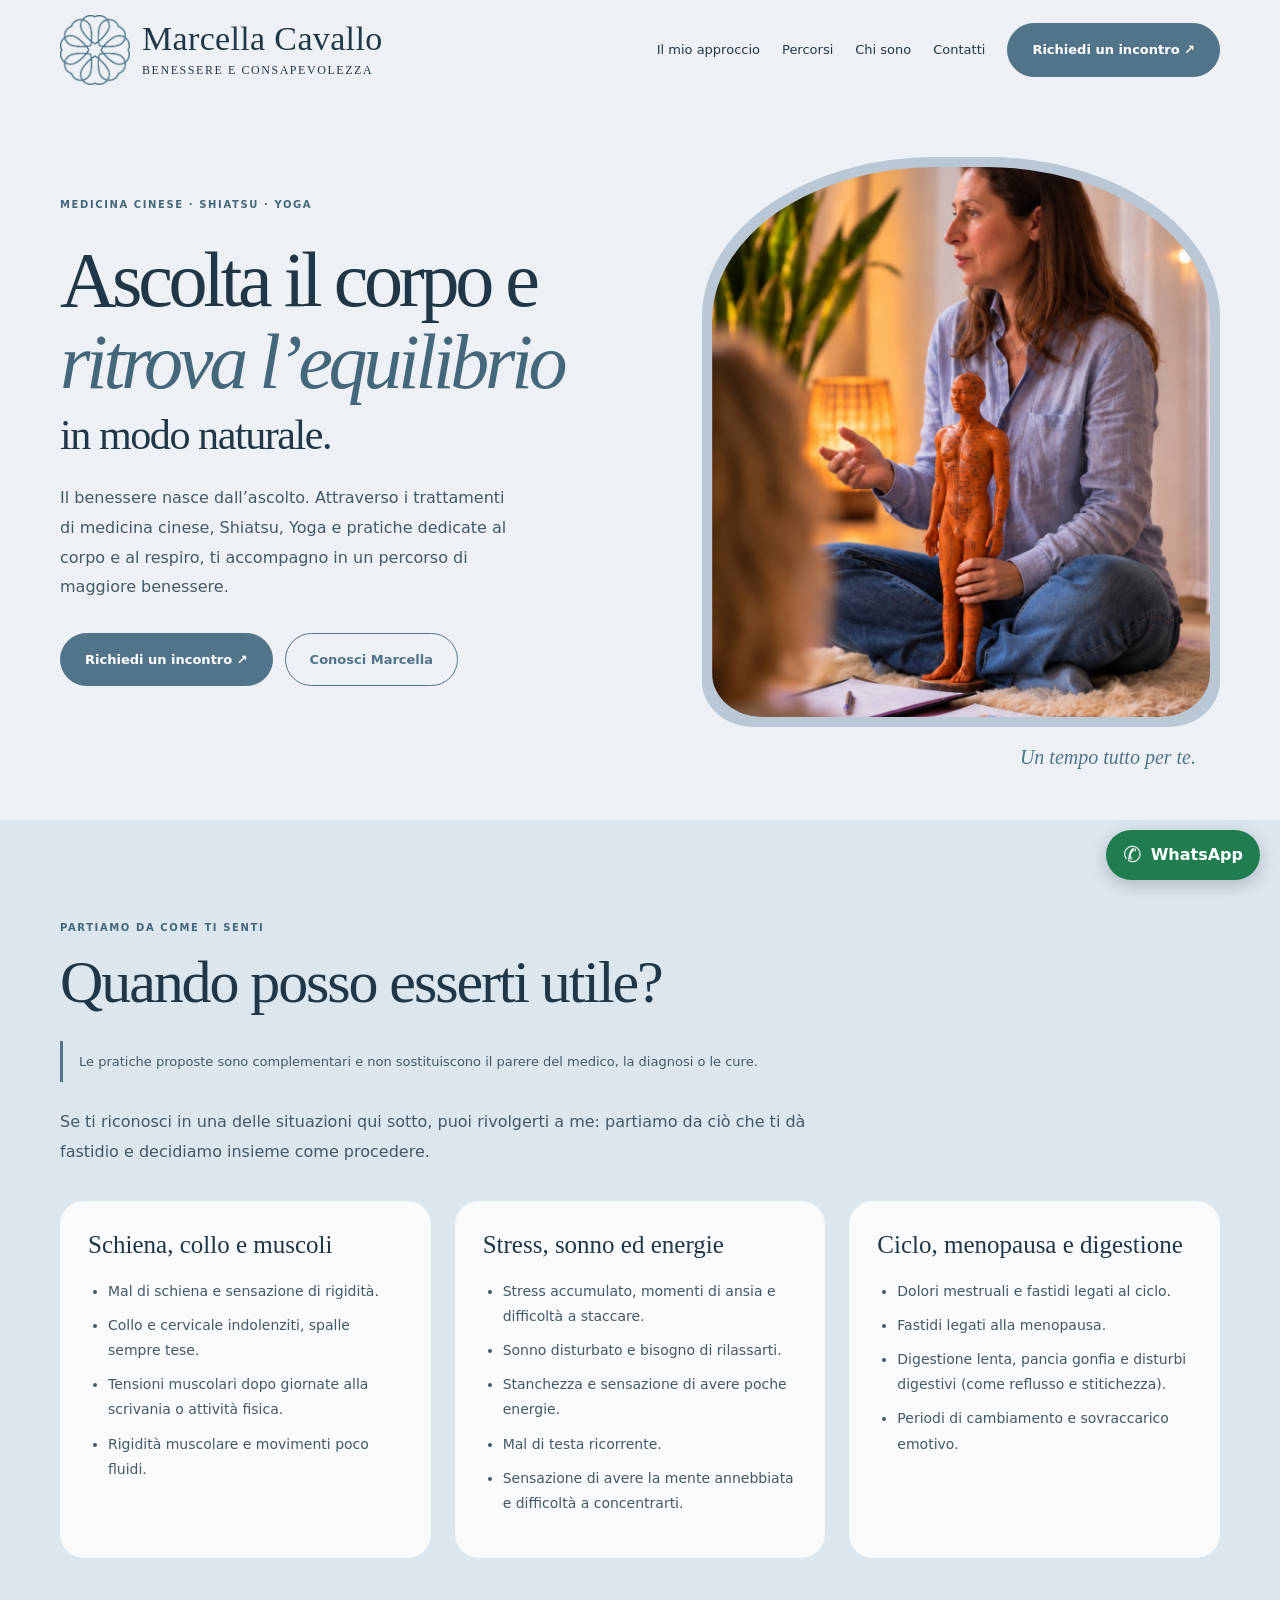
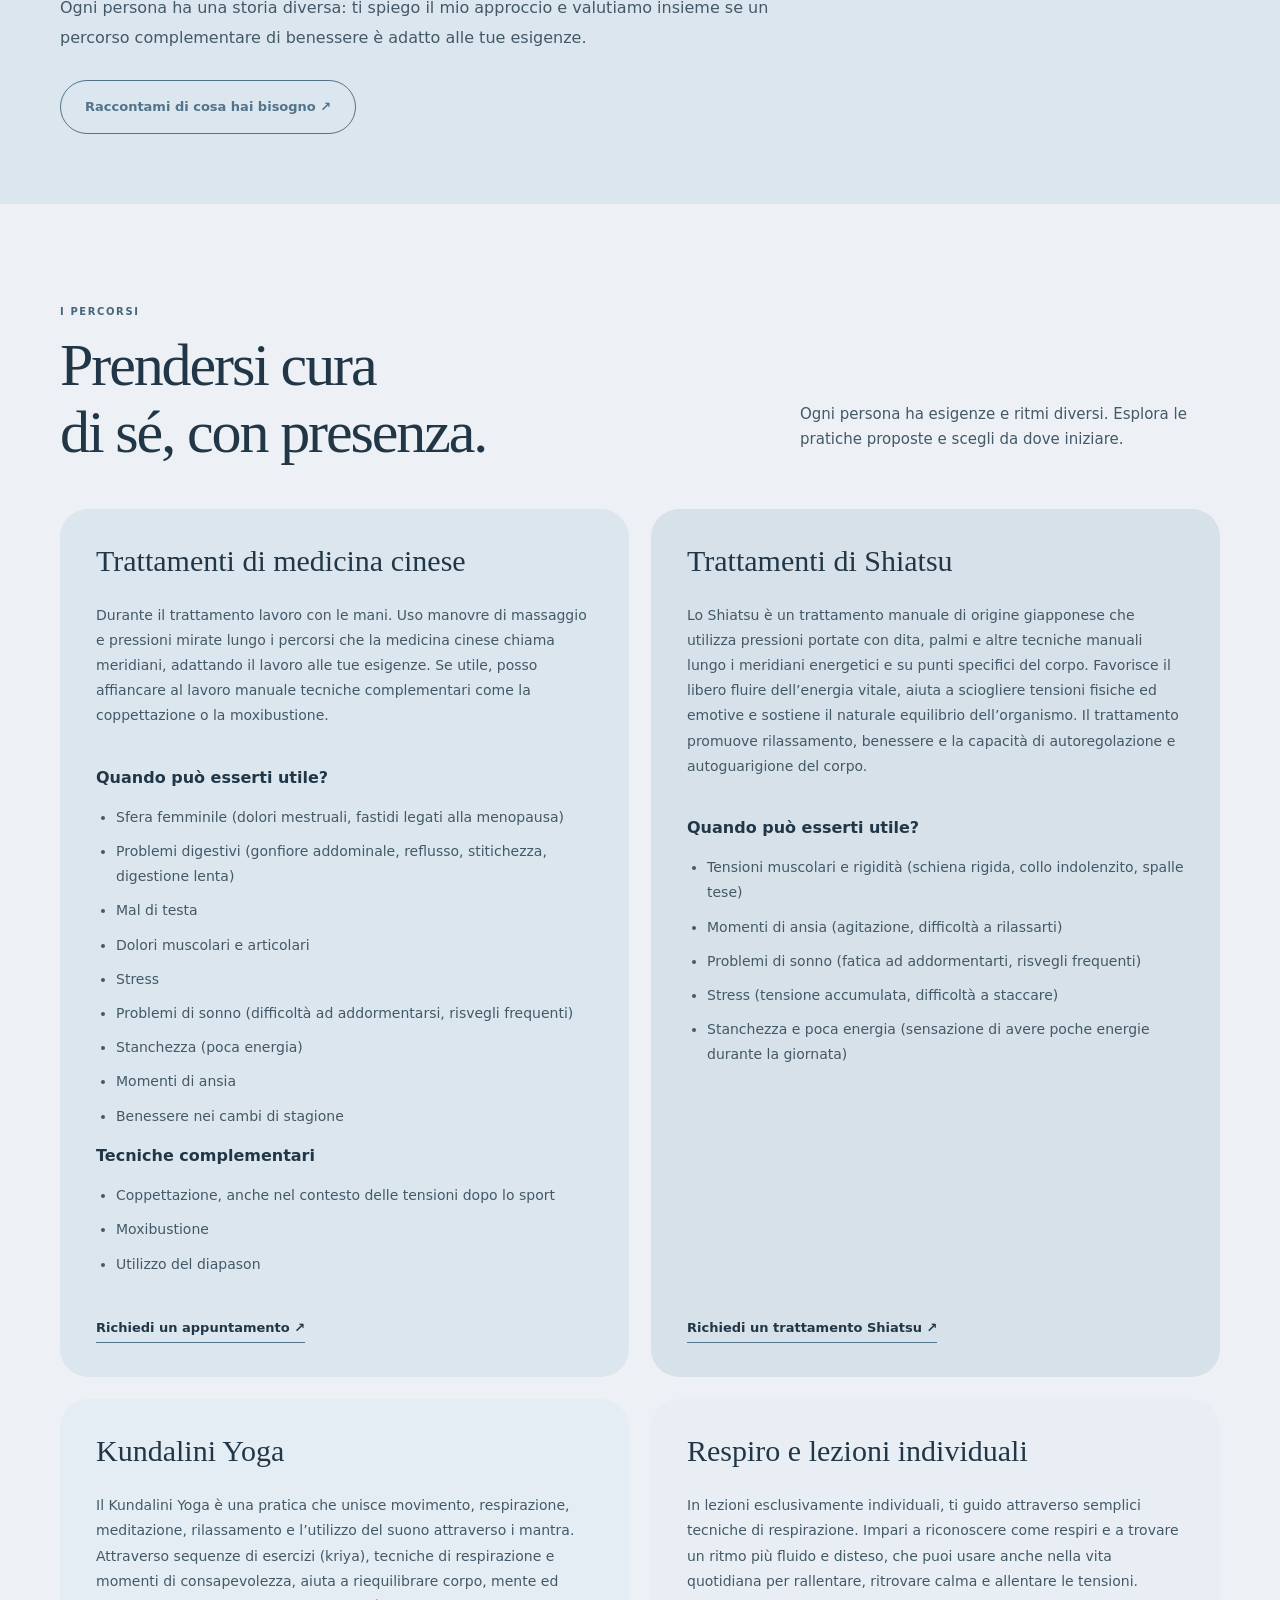
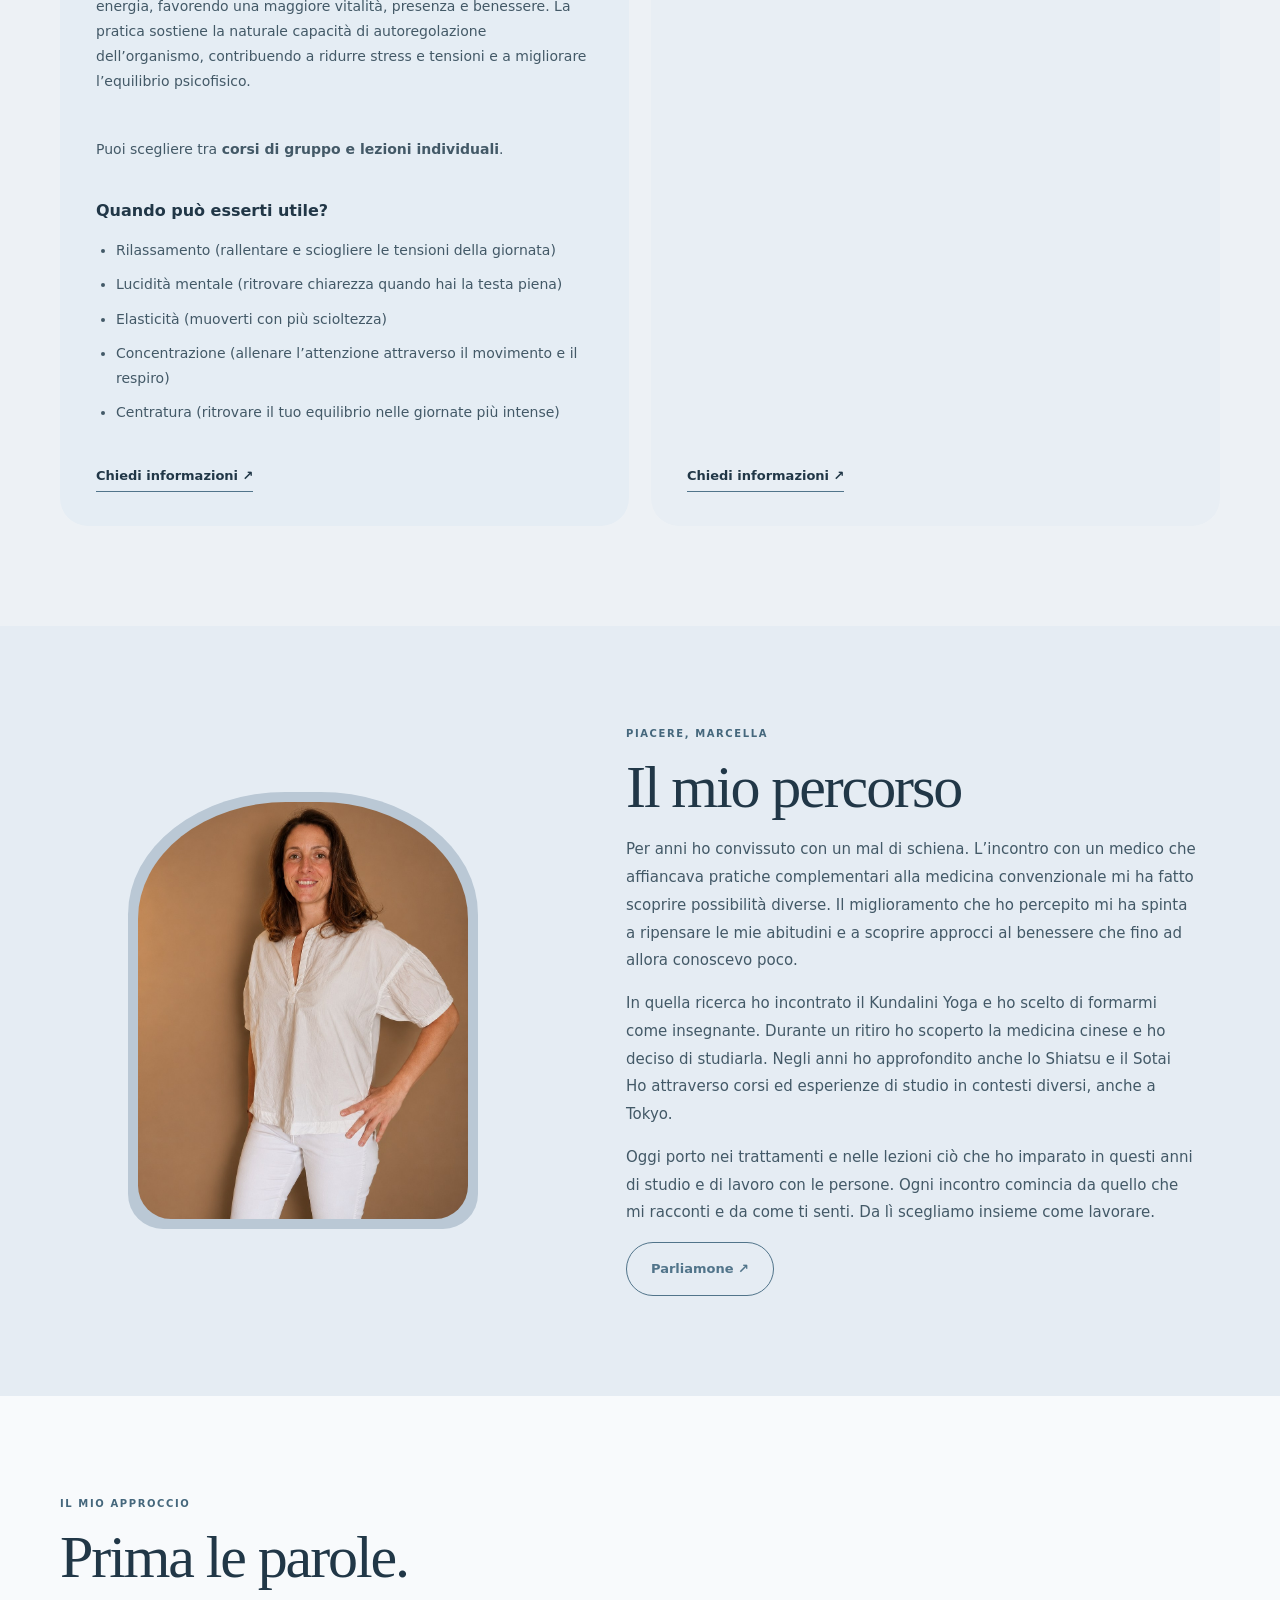
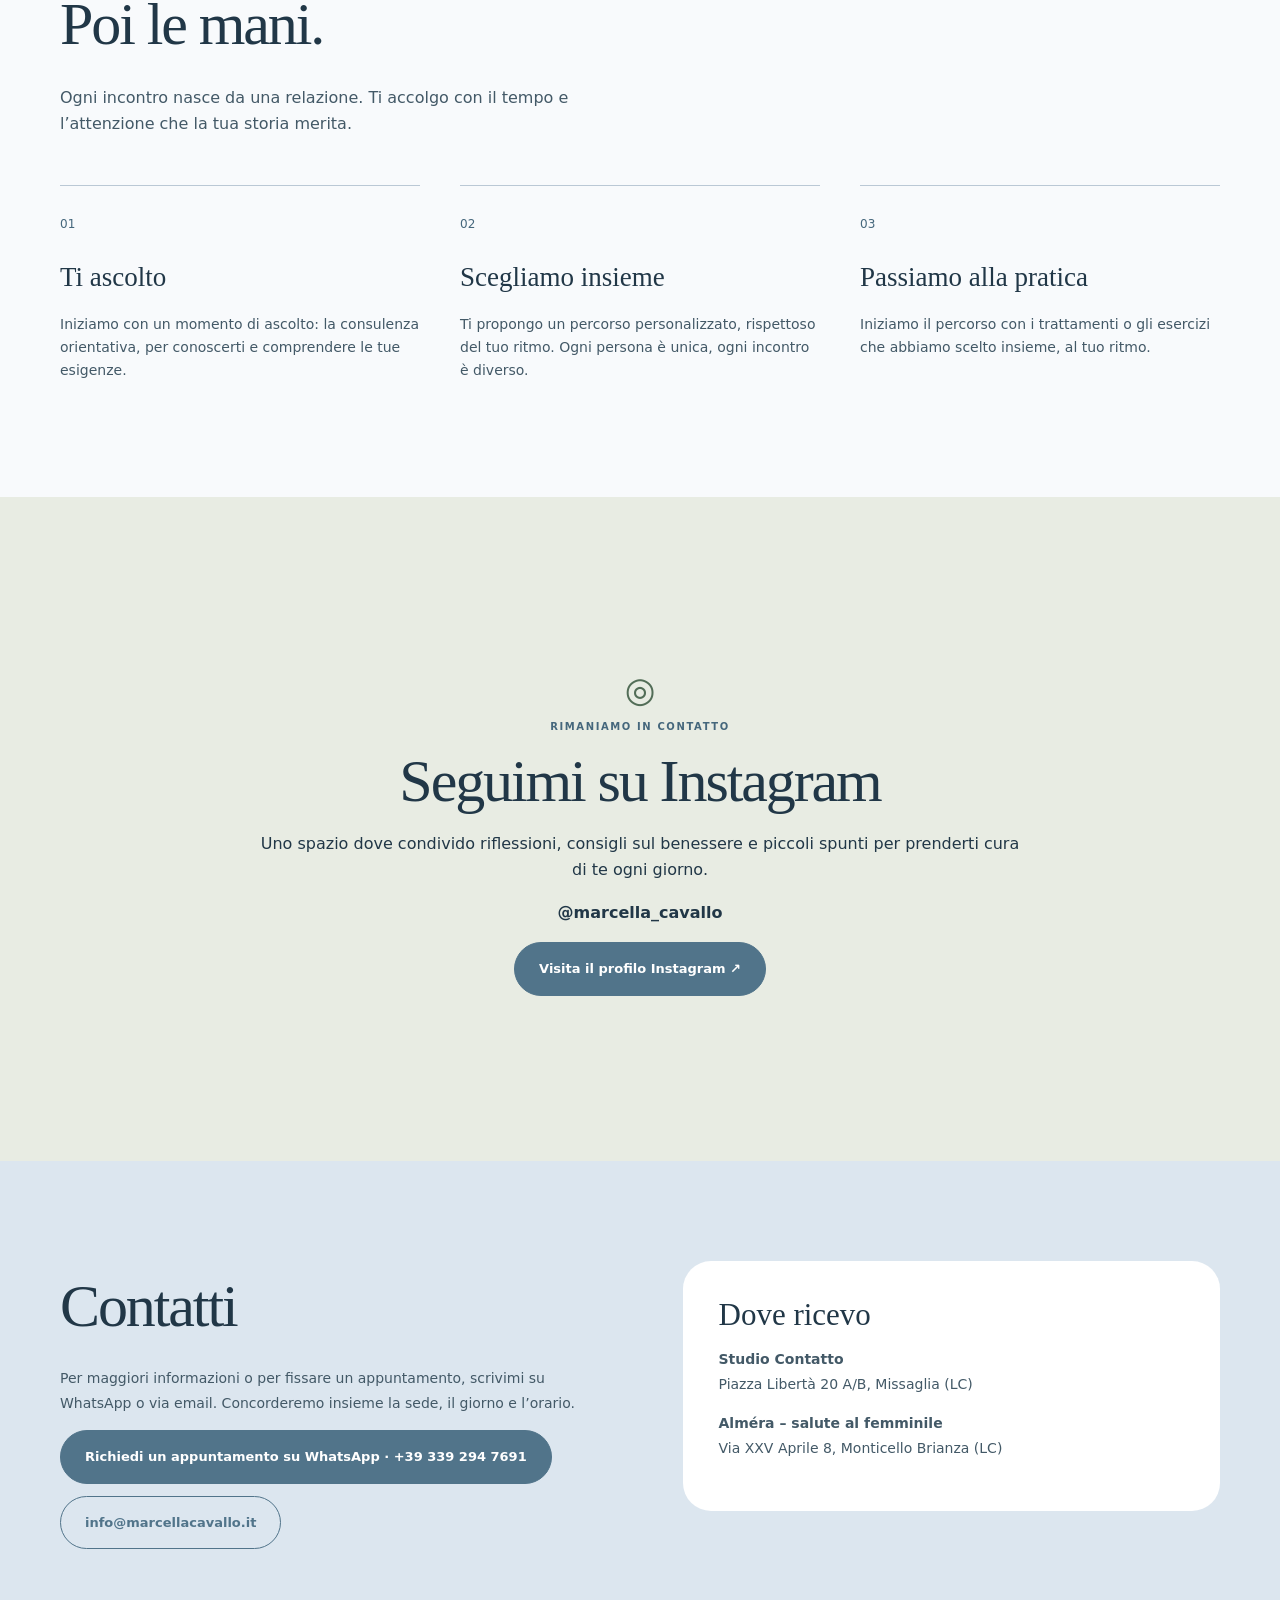
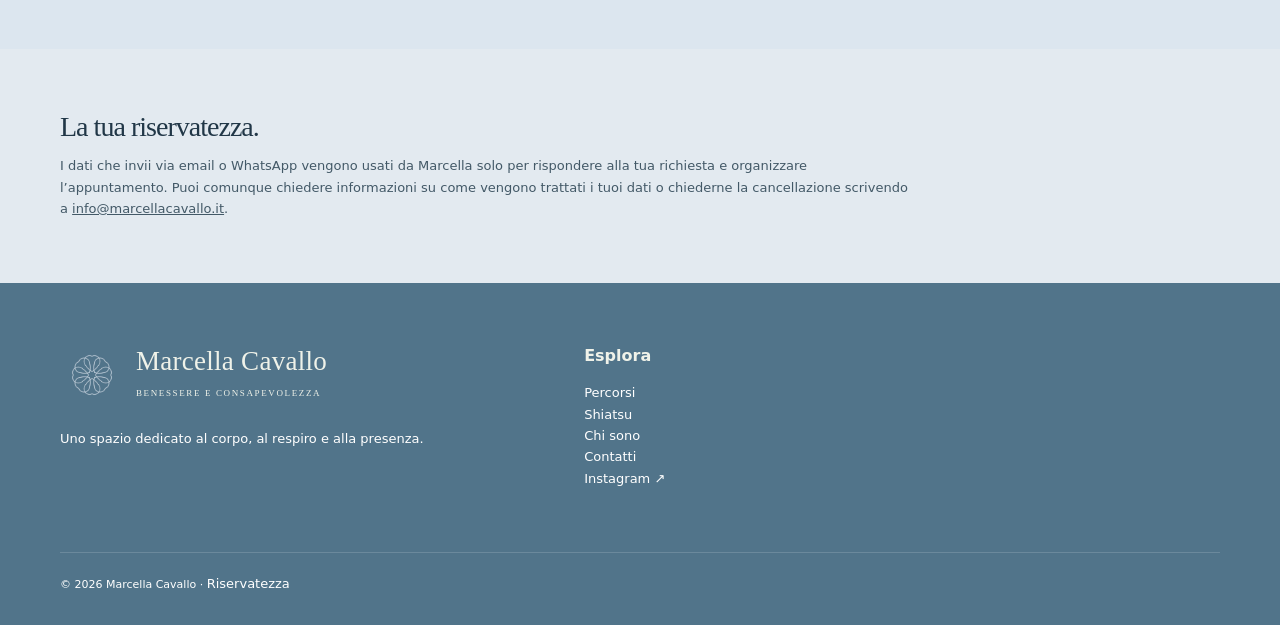
==== index.html @ 74f5d88c "Add approved Instagram section and footer link" ====
<!DOCTYPE html>
<html lang="it"><head><meta charset="UTF-8"><meta name="viewport" content="width=device-width,initial-scale=1"><meta name="theme-color" content="#edf1f5"><meta name="description" content="Marcella Cavallo — Trattamenti di Medicina cinese, Shiatsu, Yoga e pratiche per il benessere. Scopri l'approccio e richiedi informazioni."><title>Marcella Cavallo | Medicina cinese, Shiatsu e Yoga</title><link rel="stylesheet" href="styles.css"><style>
.needs-section{background:var(--soft-blue);padding-bottom:70px}.needs-disclaimer{font-size:13px;color:var(--muted);border-left:3px solid var(--brand-dark);padding:10px 16px;margin:25px 0}.needs-intro{max-width:780px;color:var(--muted);line-height:1.85}.needs-grid{display:grid;grid-template-columns:repeat(3,minmax(0,1fr));gap:24px;margin:35px 0}.needs-grid article{background:var(--cream);padding:28px;border-radius:24px}.needs-grid h3{font-size:25px;line-height:1.25;margin:0 0 18px}.needs-grid ul,.practical-use ul{padding-left:20px;font-size:14px;line-height:1.8;color:var(--muted)}.needs-grid li,.practical-use li{margin-bottom:9px}.practical-use{margin:0 0 26px}.practical-use h4{font-size:16px;margin:10px 0 12px}.practical-use h3{font-size:28px;margin:25px 0 12px}.practical-use p{margin-top:12px}.needs-section .btn{margin-top:12px}@media(max-width:850px){.needs-grid{grid-template-columns:1fr;gap:16px}.needs-grid article{padding:24px}.needs-section{padding-bottom:50px}}
</style></head><body><a class="skip-link" href="#inizio">Vai al contenuto</a><header class="container nav"><a class="logo" href="#inizio"><img src="assets/logo-fiore.png" alt="" width="70" height="70"><span>Marcella Cavallo<small>Benessere e consapevolezza</small></span></a><button class="menu-toggle" id="menuBtn" aria-label="Apri menu" aria-expanded="false" aria-controls="navLinks">☰</button><nav aria-label="Navigazione principale" class="links" id="navLinks"><a href="#approccio">Il mio approccio</a><a href="#servizi">Percorsi</a><a href="#chisono">Chi sono</a><a href="#contatti">Contatti</a><a class="btn" href="#contatti">Richiedi un incontro ↗</a></nav></header>
<main id="inizio"><section class="container hero"><div><div class="eyebrow">Medicina cinese · Shiatsu · Yoga</div><h1>Ascolta il corpo e <em>ritrova l’equilibrio</em> <span class="hero-natural">in modo naturale.</span></h1><p>Il benessere nasce dall’ascolto. Attraverso i trattamenti di medicina cinese, Shiatsu, Yoga e pratiche dedicate al corpo e al respiro, ti accompagno in un percorso di maggiore benessere.</p><div class="hero-actions"><a class="btn" href="#contatti">Richiedi un incontro ↗</a><a class="btn outline" href="#chisono">Conosci Marcella</a></div></div><figure class="hero-art"><img src="assets/marcella-ritratto-v3.jpg" alt="Marcella Cavallo durante una spiegazione di medicina cinese" width="1080" height="1350" fetchpriority="high"><figcaption>Un tempo tutto per te.</figcaption></figure></section>
<section class="section needs-section" id="quando-puo-servire"><div class="container"><div class="eyebrow">Partiamo da come ti senti</div><h2>Quando posso esserti utile?</h2><p class="needs-disclaimer">Le pratiche proposte sono complementari e non sostituiscono il parere del medico, la diagnosi o le cure.</p><p class="needs-intro">Se ti riconosci in una delle situazioni qui sotto, puoi rivolgerti a me: partiamo da ciò che ti dà fastidio e decidiamo insieme come procedere.</p><div class="needs-grid"><article><h3>Schiena, collo e muscoli</h3><ul><li>Mal di schiena e sensazione di rigidità.</li><li>Collo e cervicale indolenziti, spalle sempre tese.</li><li>Tensioni muscolari dopo giornate alla scrivania o attività fisica.</li><li>Rigidità muscolare e movimenti poco fluidi.</li></ul></article><article><h3>Stress, sonno ed energie</h3><ul><li>Stress accumulato, momenti di ansia e difficoltà a staccare.</li><li>Sonno disturbato e bisogno di rilassarti.</li><li>Stanchezza e sensazione di avere poche energie.</li><li>Mal di testa ricorrente.</li><li>Sensazione di avere la mente annebbiata e difficoltà a concentrarti.</li></ul></article><article><h3>Ciclo, menopausa e digestione</h3><ul><li>Dolori mestruali e fastidi legati al ciclo.</li><li>Fastidi legati alla menopausa.</li><li>Digestione lenta, pancia gonfia e disturbi digestivi (come reflusso e stitichezza).</li><li>Periodi di cambiamento e sovraccarico emotivo.</li></ul></article></div><p class="needs-intro">Ogni persona ha una storia diversa: ti spiego il mio approccio e valutiamo insieme se un percorso complementare di benessere è adatto alle tue esigenze.</p><a class="btn outline" href="#contatti">Raccontami di cosa hai bisogno ↗</a></div></section><section class="section" id="servizi"><div class="container"><div class="section-head"><div><div class="eyebrow">I percorsi</div><h2>Prendersi cura<br>di sé, con presenza.</h2></div><p>Ogni persona ha esigenze e ritmi diversi. Esplora le pratiche proposte e scegli da dove iniziare.</p></div><div class="services">
<article class="service" id="medicina-cinese">
<h3>Trattamenti di medicina cinese</h3>
<p>Durante il trattamento lavoro con le mani. Uso manovre di massaggio e pressioni mirate lungo i percorsi che la medicina cinese chiama meridiani, adattando il lavoro alle tue esigenze. Se utile, posso affiancare al lavoro manuale tecniche complementari come la coppettazione o la moxibustione.</p>
<div class="practical-use"><h4>Quando può esserti utile?</h4><ul>
<li>Sfera femminile (dolori mestruali, fastidi legati alla menopausa)</li>
<li>Problemi digestivi (gonfiore addominale, reflusso, stitichezza, digestione lenta)</li>
<li>Mal di testa</li>
<li>Dolori muscolari e articolari</li>
<li>Stress</li>
<li>Problemi di sonno (difficoltà ad addormentarsi, risvegli frequenti)</li>
<li>Stanchezza (poca energia)</li>
<li>Momenti di ansia</li>
<li>Benessere nei cambi di stagione</li>
</ul>
<h4>Tecniche complementari</h4><ul><li>Coppettazione, anche nel contesto delle tensioni dopo lo sport</li><li>Moxibustione</li><li>Utilizzo del diapason</li></ul>
</div>
<a href="#contatti">Richiedi un appuntamento ↗</a>
</article>
<article class="service" id="shiatsu">
<h3>Trattamenti di Shiatsu</h3>
<p>Lo Shiatsu è un trattamento manuale di origine giapponese che utilizza pressioni portate con dita, palmi e altre tecniche manuali lungo i meridiani energetici e su punti specifici del corpo. Favorisce il libero fluire dell’energia vitale, aiuta a sciogliere tensioni fisiche ed emotive e sostiene il naturale equilibrio dell’organismo. Il trattamento promuove rilassamento, benessere e la capacità di autoregolazione e autoguarigione del corpo.</p>
<div class="practical-use"><h4>Quando può esserti utile?</h4><ul>
<li>Tensioni muscolari e rigidità (schiena rigida, collo indolenzito, spalle tese)</li>
<li>Momenti di ansia (agitazione, difficoltà a rilassarti)</li>
<li>Problemi di sonno (fatica ad addormentarti, risvegli frequenti)</li>
<li>Stress (tensione accumulata, difficoltà a staccare)</li>
<li>Stanchezza e poca energia (sensazione di avere poche energie durante la giornata)</li>
</ul>
</div>
<a href="#contatti">Richiedi un trattamento Shiatsu ↗</a>
</article>
<article class="service" id="kundalini-yoga">
<h3>Kundalini Yoga</h3>
<p>Il Kundalini Yoga è una pratica che unisce movimento, respirazione, meditazione, rilassamento e l’utilizzo del suono attraverso i mantra. Attraverso sequenze di esercizi (kriya), tecniche di respirazione e momenti di consapevolezza, aiuta a riequilibrare corpo, mente ed energia, favorendo una maggiore vitalità, presenza e benessere. La pratica sostiene la naturale capacità di autoregolazione dell’organismo, contribuendo a ridurre stress e tensioni e a migliorare l’equilibrio psicofisico.</p>
<p>Puoi scegliere tra <strong>corsi di gruppo e lezioni individuali</strong>.</p>
<div class="practical-use"><h4>Quando può esserti utile?</h4><ul>
<li>Rilassamento (rallentare e sciogliere le tensioni della giornata)</li>
<li>Lucidità mentale (ritrovare chiarezza quando hai la testa piena)</li>
<li>Elasticità (muoverti con più scioltezza)</li>
<li>Concentrazione (allenare l’attenzione attraverso il movimento e il respiro)</li>
<li>Centratura (ritrovare il tuo equilibrio nelle giornate più intense)</li>
</ul>
</div>
<a href="#contatti">Chiedi informazioni ↗</a>
</article>
<article class="service" id="respiro">
<h3>Respiro e lezioni individuali</h3>
<p>In lezioni esclusivamente individuali, ti guido attraverso semplici tecniche di respirazione. Impari a riconoscere come respiri e a trovare un ritmo più fluido e disteso, che puoi usare anche nella vita quotidiana per rallentare, ritrovare calma e allentare le tensioni.</p>
<a href="#contatti">Chiedi informazioni ↗</a>
</article>
</div></div></section>
<section class="section about" id="chisono"><div class="container about-grid"><div class="portrait"><div class="portrait-frame"><img src="assets/marcella-intera-v3.jpg" alt="Marcella Cavallo in piedi, vestita di bianco" width="1254" height="1254" loading="eager"></div></div><div><div class="eyebrow">Piacere, Marcella</div><h2>Il mio percorso</h2>
<p>Per anni ho convissuto con un mal di schiena. L’incontro con un medico che affiancava pratiche complementari alla medicina convenzionale mi ha fatto scoprire possibilità diverse. Il miglioramento che ho percepito mi ha spinta a ripensare le mie abitudini e a scoprire approcci al benessere che fino ad allora conoscevo poco.</p>
<p>In quella ricerca ho incontrato il Kundalini Yoga e ho scelto di formarmi come insegnante. Durante un ritiro ho scoperto la medicina cinese e ho deciso di studiarla. Negli anni ho approfondito anche lo Shiatsu e il Sotai Ho attraverso corsi ed esperienze di studio in contesti diversi, anche a Tokyo.</p>
<p>Oggi porto nei trattamenti e nelle lezioni ciò che ho imparato in questi anni di studio e di lavoro con le persone. Ogni incontro comincia da quello che mi racconti e da come ti senti. Da lì scegliamo insieme come lavorare.</p><a class="btn outline" href="#contatti">Parliamone ↗</a></div></div></section>
<section class="section approach" id="approccio"><div class="container"><div class="eyebrow">Il mio approccio</div><h2>Prima le parole.<br>Poi le mani.</h2><p class="approach-intro">Ogni incontro nasce da una relazione. Ti accolgo con il tempo e l’attenzione che la tua storia merita.</p><div class="approach-grid"><article><span>01</span><h3>Ti ascolto</h3><p>Iniziamo con un momento di ascolto: la consulenza orientativa, per conoscerti e comprendere le tue esigenze.</p></article><article><span>02</span><h3>Scegliamo insieme</h3><p>Ti propongo un percorso personalizzato, rispettoso del tuo ritmo. Ogni persona è unica, ogni incontro è diverso.</p></article><article><span>03</span><h3>Passiamo alla pratica</h3><p>Iniziamo il percorso con i trattamenti o gli esercizi che abbiamo scelto insieme, al tuo ritmo.</p></article></div></div></section>
<section class="section" id="instagram" style="background:#e8ece3;text-align:center"><div class="container" style="max-width:760px;padding-top:65px;padding-bottom:65px"><div style="font-size:35px;color:#526d57" aria-hidden="true">◎</div><div class="eyebrow">Rimaniamo in contatto</div><h2>Seguimi su Instagram</h2><p>Uno spazio dove condivido riflessioni, consigli sul benessere e piccoli spunti per prenderti cura di te ogni giorno.</p><p><strong>@marcella_cavallo</strong></p><a class="btn" href="https://www.instagram.com/marcella_cavallo/" target="_blank" rel="noopener noreferrer" aria-label="Visita il profilo Instagram di Marcella Cavallo">Visita il profilo Instagram ↗</a></div></section>
<section class="section booking" id="contatti">
<div class="container booking-wrap">
  <div>
    <h2>Contatti</h2>
    <p>Per maggiori informazioni o per fissare un appuntamento, scrivimi su WhatsApp o via email. Concorderemo insieme la sede, il giorno e l’orario.</p>
    <div class="hero-actions">
      <a class="btn" href="https://wa.me/393392947691?text=Buongiorno%20Marcella%2C%20vorrei%20richiedere%20un%20appuntamento.">Richiedi un appuntamento su WhatsApp · +39 339 294 7691</a>
      <a class="btn outline" href="mailto:info@marcellacavallo.it">info@marcellacavallo.it</a>
    </div>
  </div>
  <div class="form-card">
    <h3>Dove ricevo</h3>
    <p><strong>Studio Contatto</strong><br>Piazza Libertà 20 A/B, Missaglia (LC)</p>
    <p><strong>Alméra – salute al femminile</strong><br>Via XXV Aprile 8, Monticello Brianza (LC)</p>
  </div>
</div>
</section>
<section class="privacy section" id="privacy"><div class="container"><h2>La tua riservatezza.</h2><p>I dati che invii via email o WhatsApp vengono usati da Marcella solo per rispondere alla tua richiesta e organizzare l’appuntamento. Puoi comunque chiedere informazioni su come vengono trattati i tuoi dati o chiederne la cancellazione scrivendo a <a href="mailto:info@marcellacavallo.it">info@marcellacavallo.it</a>.</p></div></section></main>
<footer class="footer"><div class="container"><div class="footer-grid"><div><div class="logo"><img src="assets/logo-scuro.jpg" alt="" width="64" height="64"><span>Marcella Cavallo<small>Benessere e consapevolezza</small></span></div><p>Uno spazio dedicato al corpo, al respiro e alla presenza.</p></div><div><strong>Esplora</strong><p><a href="#servizi">Percorsi</a><br><a href="#shiatsu">Shiatsu</a><br><a href="#chisono">Chi sono</a><br><a href="#contatti">Contatti</a><br><a href="https://www.instagram.com/marcella_cavallo/" target="_blank" rel="noopener noreferrer">Instagram ↗</a></p></div></div><div class="footer-bottom">© <span id="year"></span> Marcella Cavallo · <a href="#privacy">Riservatezza</a></div></div></footer><script src="script.js" defer></script><a class="whatsapp-floating" href="https://wa.me/393392947691?text=Buongiorno%20Marcella%2C%20vorrei%20richiedere%20un%20appuntamento." aria-label="Scrivi a Marcella su WhatsApp" target="_blank" rel="noopener noreferrer"><span aria-hidden="true">✆</span><span class="whatsapp-floating-label">WhatsApp</span></a><style>.whatsapp-floating{position:fixed;right:20px;bottom:20px;z-index:1000;display:flex;align-items:center;gap:9px;padding:12px 17px;border-radius:999px;background:#207d50;color:#fff;text-decoration:none;font-weight:700;box-shadow:0 5px 18px #0003}.whatsapp-floating:hover,.whatsapp-floating:focus-visible{background:#146b42;color:#fff}.whatsapp-floating span:first-child{font-size:22px;line-height:1}@media(max-width:600px){.whatsapp-floating{right:14px;bottom:14px;padding:12px 14px}.whatsapp-floating-label{font-size:14px}}@media(prefers-reduced-motion:reduce){.whatsapp-floating{transition:none}}</style></body></html>
---- styles.css ----
500;600;700&family=Cormorant+Garamond:wght@400;500;600&display=swap');
:root{--paper:#f5f1e9;--cream:#fcfaf5;--green:#334d3c;--sage:#adbca2;--ink:#28372e;--muted:#657267;--line:#dcded4;--gold:#bd9f76}*{box-sizing:border-box}html{scroll-behavior:smooth}body{margin:0;background:var(--paper);color:var(--ink);font:16px/1.65 'DM Sans',sans-serif}a{color:inherit;text-decoration:none}button,input,select{font:inherit}button{cursor:pointer}.container{width:min(1150px,calc(100% - 48px));margin:auto}.nav{height:82px;display:flex;align-items:center;justify-content:space-between;gap:24px}.logo{font:500 29px/1 'Cormorant Garamond',Georgia,serif;letter-spacing:.01em}.logo small{display:block;font:500 9px/2 'DM Sans',sans-serif;letter-spacing:.25em;text-transform:uppercase}.links{display:flex;align-items:center;gap:27px;font-size:13px}.links a:hover{color:#778e78}.btn{background:var(--green);border:1px solid var(--green);color:white;padding:13px 23px;border-radius:99px;display:inline-flex;align-items:center;justify-content:center;gap:8px;font-size:13px;font-weight:600;transition:.2s}.btn:hover{background:#476951}.btn.outline{background:transparent;color:var(--green)}.btn.outline:hover{background:#e6e9df}.hero{display:grid;grid-template-columns:1.04fr .96fr;min-height:650px;align-items:center;gap:60px;padding:44px 0 92px}.eyebrow{font-size:11px;letter-spacing:.21em;text-transform:uppercase;font-weight:700;color:#7d8f7a}.hero h1{font:400 clamp(59px,7.2vw,110px)/.92 'Cormorant Garamond',Georgia,serif;letter-spacing:-.035em;margin:25px 0 25px}.hero h1 em{font-weight:400;color:#78927a}.hero p{font-size:16px;color:var(--muted);max-width:480px;margin:0 0 31px}.hero-actions{display:flex;gap:12px;flex-wrap:wrap}.hero-art{min-height:520px;position:relative;background:linear-gradient(145deg,#d5d5c4,#a1ae91 50%,#728a74);border-radius:240px 240px 20px 20px;overflow:hidden;isolation:isolate}.hero-art:before{content:"";position:absolute;left:12%;top:12%;width:73%;height:74%;border:1px solid rgba(255,255,255,.45);border-radius:50%}.hero-art:after{content:"";position:absolute;left:30%;bottom:-13%;width:70%;height:110%;border-radius:60% 40% 0 0;background:linear-gradient(110deg,rgba(243,237,214,.5),rgba(42,76,49,.3));transform:rotate(-25deg)}.botanical{position:absolute;font:400 310px/.8 Georgia,serif;color:#e5e1cd;opacity:.72;top:18%;left:15%;transform:rotate(-27deg);z-index:2}.art-text{position:absolute;bottom:28px;left:30px;color:#fff;font:italic 26px 'Cormorant Garamond',serif;z-index:3}.art-tag{position:absolute;right:21px;top:28px;background:#faf8f0e6;padding:9px 13px;border-radius:99px;font-size:10px;letter-spacing:.08em;z-index:3}.notice{background:#e8e9dd;padding:12px 20px;text-align:center;font-size:12px;color:#58695a}.section{padding:100px 0}.section-head{display:flex;justify-content:space-between;gap:25px;align-items:end;margin-bottom:33px}.section h2{font:400 clamp(44px,5.4vw,70px)/1 'Cormorant Garamond',Georgia,serif;margin:12px 0 0}.section-head p{max-width:420px;color:var(--muted);font-size:14px}.services{display:grid;grid-template-columns:repeat(2,minmax(0,1fr));gap:20px}.service{background:#fcfaf5;border:1px solid var(--line);min-height:360px;padding:30px;display:flex;flex-direction:column;border-radius:6px}.service-num{color:#a7a48f;letter-spacing:.12em;font-size:12px}.service-icon{width:80px;height:80px;border-radius:50%;background:#e5e9dd;display:grid;place-items:center;font:50px 'Cormorant Garamond',serif;color:var(--green);margin:26px 0}.service h3{font:500 34px 'Cormorant Garamond',Georgia,serif;margin:0 0 8px}.service p{font-size:13px;color:var(--muted);margin:0 0 26px}.service a{font-size:12px;font-weight:700;margin-top:auto;border-bottom:1px solid var(--gold);align-self:flex-start;padding-bottom:4px}.shiatsu-feature{background:#e9e6db;position:relative;overflow:hidden}.shiatsu-layout{display:grid;grid-template-columns:1fr 1fr;gap:72px;align-items:center}.shiatsu-mark{min-height:440px;border-radius:50% 50% 12px 12px;background:radial-gradient(circle at 35% 28%,#e8eadc 0,#b5c4b2 45%,#839985 100%);display:flex;align-items:center;justify-content:center;position:relative;overflow:hidden}.shiatsu-mark:before{content:"";width:64%;aspect-ratio:1;border:1px solid #fff9;border-radius:50%;position:absolute}.shiatsu-mark:after{content:"";position:absolute;width:1px;height:130%;background:#fff7;transform:rotate(42deg)}.shiatsu-mark span{font:italic 500 clamp(45px,5vw,70px)/1 'Cormorant Garamond',Georgia,serif;color:#2f4d3d;position:relative;z-index:1;text-align:center}.shiatsu-feature p{font-size:15px;color:#526457;max-width:510px}.shiatsu-points{padding-left:20px;margin:22px 0 30px;color:#526457;font-size:14px}.shiatsu-points li{margin-bottom:8px}.shiatsu-note{font-size:12px!important;margin-top:14px}.shiatsu-feature .btn{margin-top:8px}.about{background:#e6e9dd}.about-grid{display:grid;grid-template-columns:.9fr 1.1fr;gap:90px;align-items:center}.portrait{display:flex;align-items:center;justify-content:center;padding:10px}.portrait-frame{width:min(100%,380px);aspect-ratio:4/5;background:linear-gradient(145deg,#b8c2b0,#dfe4d6);padding:14px;border-radius:42% 42% 8% 8% / 26% 26% 8% 8%;box-shadow:0 18px 40px rgba(52,78,61,.12);overflow:hidden}.portrait img{height:100%;width:100%;object-fit:cover;object-position:center 35%;display:block;border-radius:38% 38% 6% 6% / 24% 24% 6% 6%}.portrait span{font:italic 32px/1.2 'Cormorant Garamond',serif}.about p{color:#596b5c;font-size:15px;max-width:570px}.quote{background:#344e3d;color:#fff;padding:110px 0;text-align:center}.quote p{font:400 clamp(37px,5vw,66px)/1.14 'Cormorant Garamond',serif;max-width:840px;margin:18px auto}.quote small{font-size:10px;letter-spacing:.2em;text-transform:uppercase;color:#ced7ca}.booking{background:var(--cream)}.booking-wrap{display:grid;grid-template-columns:1fr 1fr;gap:65px;align-items:start}.booking p{color:var(--muted);font-size:14px}.form-card{background:#fff;border:1px solid #e4e5dd;padding:34px;border-radius:10px;box-shadow:0 14px 40px #2636270a}.form-card h3{font:500 34px 'Cormorant Garamond',serif;margin:0 0 12px}.field{display:block;font-size:12px;font-weight:700;color:#4b614e;margin:18px 0 0}.field input,.field select{display:block;width:100%;background:#f8f8f3;border:1px solid #dce1d7;border-radius:6px;padding:13px;margin-top:7px;color:var(--ink)}.fine{font-size:11px!important;color:#7d8179!important}.faq{max-width:900px}.faq details{border-bottom:1px solid var(--line);padding:22px 5px}.faq summary{cursor:pointer;font-weight:600}.faq details p{color:var(--muted);font-size:14px}.footer{background:#283c30;color:#eff2e9;padding:60px 0 30px}.footer-grid{display:flex;justify-content:space-between;gap:40px}.footer p,.footer a{font-size:13px;color:#d2d9ce}.footer-bottom{border-top:1px solid #ffffff26;margin-top:50px;padding-top:20px;font-size:11px;color:#aab9aa}.menu-toggle{display:none;background:none;border:0;color:var(--green);font-size:28px}.toast{position:fixed;bottom:24px;right:24px;background:var(--green);color:white;padding:18px 24px;border-radius:8px;box-shadow:0 12px 50px #0002;display:none;z-index:20;max-width:370px;font-size:13px}.toast.show{display:block}@media(max-width:850px){.links{display:none;position:absolute;top:76px;left:0;right:0;background:var(--paper);padding:25px;flex-direction:column;z-index:20;box-shadow:0 20px 30px #0001}.links.open{display:flex}.menu-toggle{display:block}.nav{height:75px}.hero{grid-template-columns:1fr;gap:35px;padding:60px 0}.hero-art{min-height:420px;max-width:580px;width:100%}.services{grid-template-columns:1fr}.service{min-height:280px}.about-grid,.booking-wrap,.shiatsu-layout{grid-template-columns:1fr;gap:35px}.portrait{height:auto;max-width:450px;margin:0 auto;width:100%}.shiatsu-mark{min-height:320px;max-width:530px}.section{padding:70px 0}.section-head{display:block}.footer-grid{display:block}.hero h1{font-size:75px}}@media(max-width:480px){.container{width:calc(100% - 36px)}.hero h1{font-size:65px}.hero-art{min-height:340px}.botanical{font-size:200px}.section h2{font-size:49px}.form-card{padding:22px}}
:root{--brand-dark:#51748a;--brand-light:#bac8d5;--soft-blue:#dce6ef;--paper:#edf1f5;--cream:#f8fafc;--green:var(--brand-dark);--sage:#dce5ed;--ink:#213747;--muted:#435967;--line:#c9d5df;--gold:var(--brand-dark);--periwinkle:var(--soft-blue);--rose:#d7e1ea}body{font-family:system-ui,-apple-system,BlinkMacSystemFont,'Segoe UI',sans-serif;font-size:16px}h1,h2,h3,.logo,.service h3,.form-card h3{font-family:Georgia,'Times New Roman',serif;font-weight:400}.container{width:min(1160px,calc(100% - 64px))}.nav{height:100px}.logo{font-size:27px}.logo small{font-family:inherit;letter-spacing:.18em;font-size:9px;margin-top:9px}.links{gap:22px}.links a:hover{color:var(--green);text-decoration:underline;text-underline-offset:6px}.btn{font-size:13px;padding:15px 24px;min-height:48px}.btn:hover{background:#3f6076;color:white;transform:translateY(-1px)}.btn.outline:hover{background:var(--periwinkle);color:var(--ink)}.hero{gap:80px;padding:48px 0 85px;min-height:720px}.hero h1{font-family:Georgia,serif;font-size:clamp(58px,6.1vw,86px);line-height:1.05;letter-spacing:-.055em;margin:26px 0}.hero h1 em{color:#45677c}.hero p{font-size:16px;line-height:1.85;max-width:450px}.eyebrow{color:#45677c;letter-spacing:.16em;font-size:10px}.hero-art{margin:0;min-height:0;height:570px;overflow:visible;isolation:auto;position:relative}.hero-art:before,.hero-art:after{display:none}.hero-art img{display:block;width:100%;height:100%;object-fit:cover;object-position:center;border-radius:inherit}.hero-art figcaption{position:absolute;bottom:-42px;right:24px;font:italic 20px Georgia,serif;color:var(--green)}.section{padding:100px 0}.section h2{font-size:clamp(38px,4.7vw,60px);line-height:1.12;letter-spacing:-.035em}.section-head{margin-bottom:42px}.section-head p{font-size:15px}.services{gap:22px}.service{padding:34px 36px;border-radius:28px;min-height:340px;border:0;background:var(--periwinkle)}.service:nth-child(2){background:var(--rose)}.service:nth-child(3){background:#e5edf4}.service:nth-child(4){background:#e8eef4}.service h3{font-size:30px;line-height:1.2;max-width:390px}.service p{font-size:14px;line-height:1.8;margin-top:16px}.service-num{color:#435967;font-size:10px}.service-icon{background:#ffffff65;color:var(--green);height:58px;width:58px;margin:22px 0;font-size:36px}.service a{font-size:13px}.shiatsu-feature{background:#e3eaf0}.shiatsu-mark{background:var(--brand-light);border-radius:48% 48% 12% 12%;min-height:420px}.shiatsu-mark span{font-family:Georgia,serif;font-weight:400;color:#213747}.shiatsu-feature p,.shiatsu-points{color:#435967}.about{background:#e5ecf3}.hero-art,.portrait-frame{--frame-inset:10px;position:relative;background:var(--brand-light);border-radius:45% 45% 10% 10% / 28% 28% 8% 8%}.hero-art img,.portrait-frame img{position:absolute;inset:var(--frame-inset);width:calc(100% - 2 * var(--frame-inset));height:calc(100% - 2 * var(--frame-inset))}.portrait-frame{padding:0;box-shadow:none;max-width:350px}.portrait img{object-position:right top;border-radius:inherit}.about p{color:var(--muted);line-height:1.85}.about-grid{gap:80px}.approach{background:var(--cream)}.approach-intro{max-width:540px;color:var(--muted);margin:26px 0 48px}.approach-grid{display:grid;grid-template-columns:repeat(3,1fr);gap:40px}.approach-grid article{border-top:1px solid var(--brand-light);padding-top:24px}.approach-grid span{font-size:12px;color:#45677c}.approach-grid h3{font-size:27px;margin:18px 0 12px}.approach-grid p{font-size:14px;color:var(--muted)}.booking{background:var(--periwinkle)}.booking-wrap{gap:85px}.booking h2{margin-bottom:26px}.booking p{line-height:1.8}.form-card{border:0;border-radius:28px;padding:36px;box-shadow:none}.form-card h3{font-size:31px}.field{color:var(--ink);font-size:12px}.field input,.field select,.field textarea{background:#f8fafc;border:1px solid #9aafbe;border-radius:9px;min-height:48px;color:var(--ink)}.field textarea{display:block;width:100%;padding:12px;margin-top:8px;resize:vertical;font:14px/1.5 inherit}.form-card>.btn{margin-top:24px;width:100%}.fine{color:#435967!important;font-size:12px!important}.text-link{text-decoration:underline;text-underline-offset:5px;font-size:14px}.contact-fields{display:grid;grid-template-columns:1fr 1fr;gap:14px}#requestResult{border-top:1px solid var(--line);margin-top:24px}#copyRequest{margin-top:16px}.footer{background:var(--brand-dark)}.footer-grid{display:grid;grid-template-columns:1.3fr 1fr .6fr}.footer a,.footer p{color:#fff}.footer-bottom{color:#fff}.privacy{padding:50px 0;background:#e3eaf0}.privacy h2{font-size:28px}.privacy p{font-size:13px;max-width:850px;color:var(--muted)}.privacy a{text-decoration:underline}section[id],article[id],footer[id]{scroll-margin-top:24px}.skip-link{position:absolute;top:8px;left:8px;transform:translateY(-160%);background:var(--ink);color:white;padding:12px;z-index:50}.skip-link:focus{transform:none}:focus-visible{outline:3px solid #345467;outline-offset:5px}.faq summary{padding-right:24px;font-size:16px}.faq details p{line-height:1.8}.toast{background:var(--green)}
@media(min-width:851px) and (max-width:1100px){.links{gap:12px;font-size:11px}.links .btn{padding:12px}.hero{gap:45px}.hero-art{height:510px}}
@media(max-width:850px){.container{width:calc(100% - 40px)}.nav{height:86px}.logo{font-size:25px}.links{top:85px;background:var(--cream);padding:28px;align-items:stretch;gap:22px}.hero{padding:42px 0 80px;gap:45px;min-height:0}.hero h1{font-size:clamp(52px,9vw,74px)}.hero-art{height:auto;aspect-ratio:4/5;max-width:470px;margin:0 auto;width:calc(100% - 24px)}.hero-art figcaption{font-size:18px;bottom:-34px}.hero p{max-width:560px}.section{padding:70px 0}.about-grid,.booking-wrap,.shiatsu-layout{gap:40px}.approach-grid{grid-template-columns:1fr;gap:24px}.approach-intro{margin-bottom:30px}.service{padding:28px;min-height:0}.service h3{font-size:29px}.shiatsu-mark{min-height:300px;width:100%}.portrait-frame{max-width:330px}.footer-grid{grid-template-columns:1fr;gap:28px}.footer-bottom{margin-top:30px}.form-card{padding:26px}.section h2{font-size:43px}.menu-toggle{min-width:48px;min-height:48px}.privacy{padding:40px 0}.privacy h2{font-size:28px}}
@media(max-width:400px){.container{width:calc(100% - 32px)}.hero h1{font-size:51px}.hero-actions .btn{width:100%}.contact-fields{grid-template-columns:1fr;gap:0}.form-card{padding:22px}.section h2{font-size:38px}.logo{font-size:23px}}
@media(prefers-reduced-motion:reduce){html{scroll-behavior:auto}*,*:before,*:after{transition:none!important}}


.logo {
  display: inline-flex;
  align-items: center;
  gap: 12px;
}
.logo img {
  display: block;
  flex: none;
  width: 64px;
  height: 64px;
  border-radius: 50%;
}
.links .btn:hover {
  color: white;
}
.footer :focus-visible,
.btn:focus-visible {
  outline-offset: 4px;
}
.footer :focus-visible {
  outline-color: white;
}
@media (max-width: 850px) {
  .logo img {
    width: 54px;
    height: 54px;
  }
}

.nav .logo {
  font-size: clamp(24px, 3.2vw, 34px);
}
.nav .logo img {
  width: 70px;
  height: 70px;
  border-radius: 0;
}
.nav .logo small {
  font-size: clamp(10px, 1.1vw, 12px);
  letter-spacing: .13em;
  line-height: 1.35;
  margin-top: 6px;
}
.hero-natural {
  display: block;
  font-size: .54em;
  letter-spacing: -.035em;
  margin-top: .24em;
}
@media (max-width: 850px) {
  .nav .logo img {
    width: 58px;
    height: 58px;
  }
}
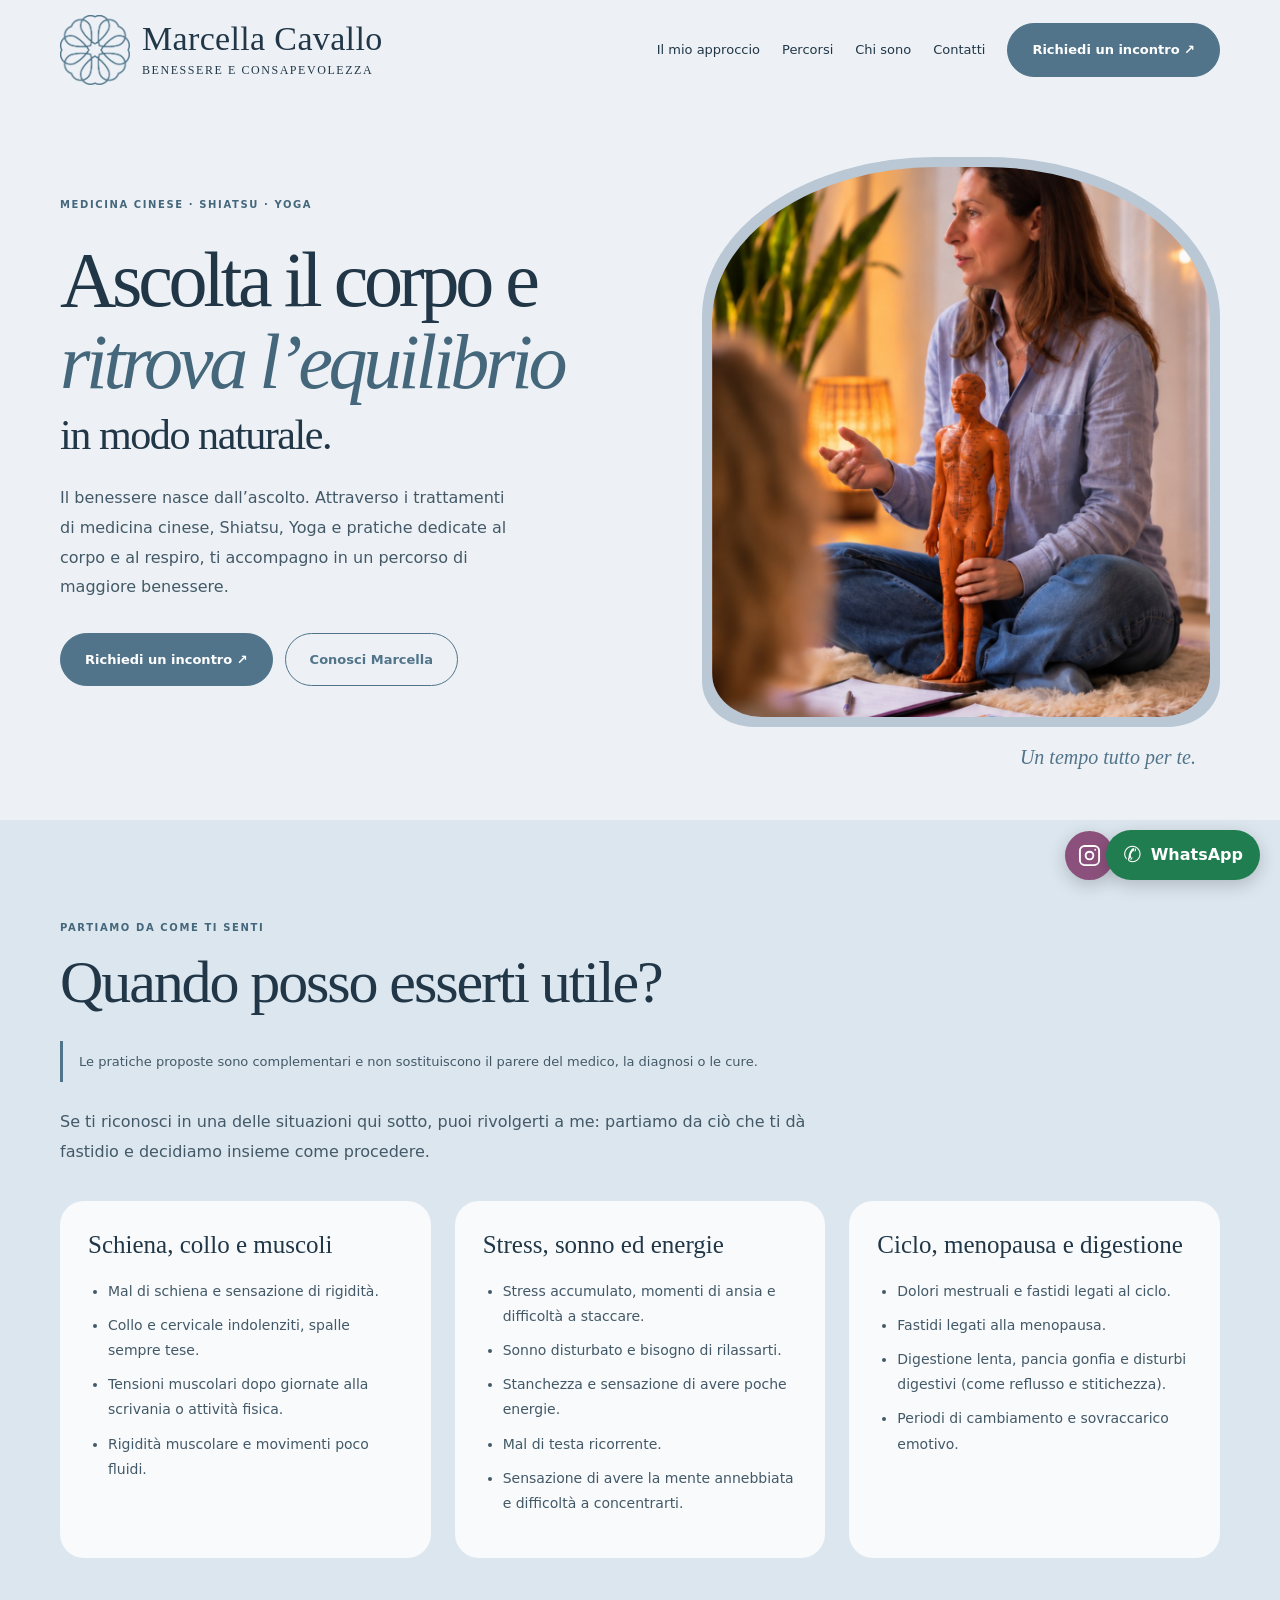
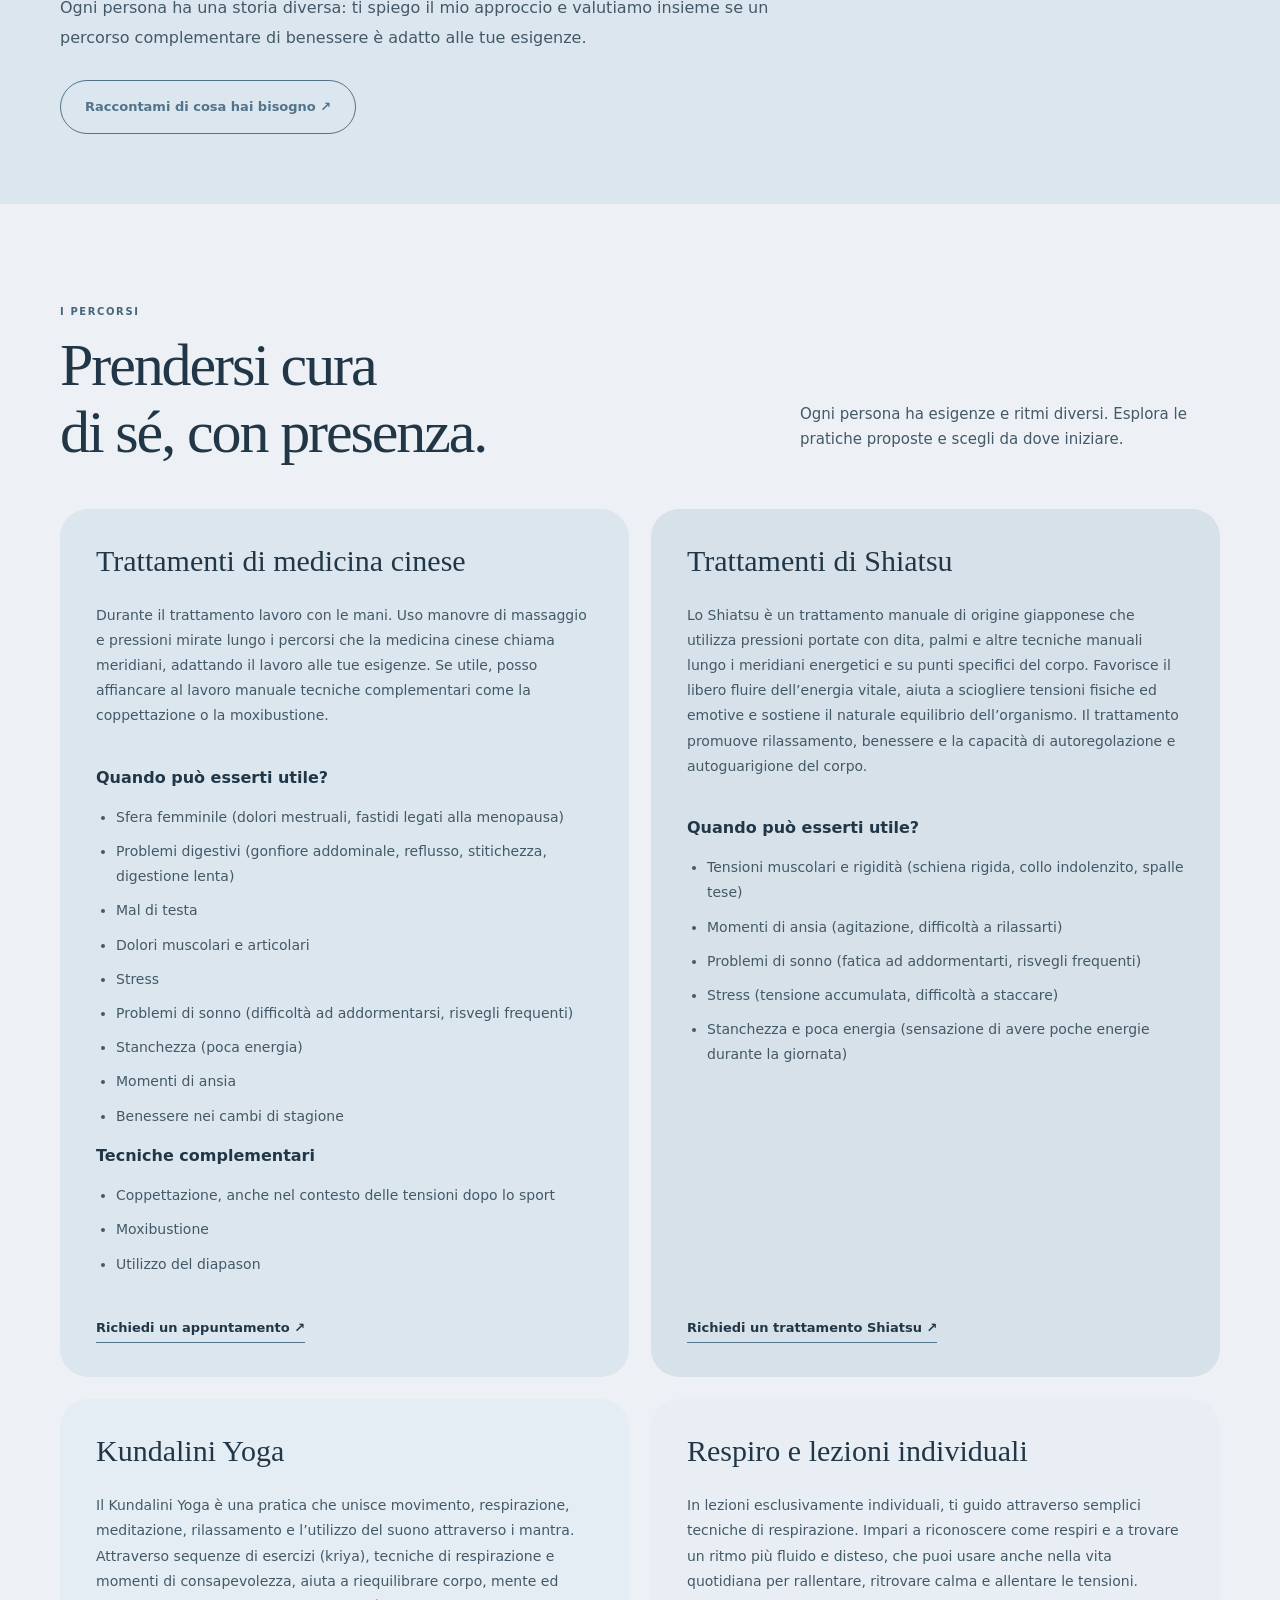
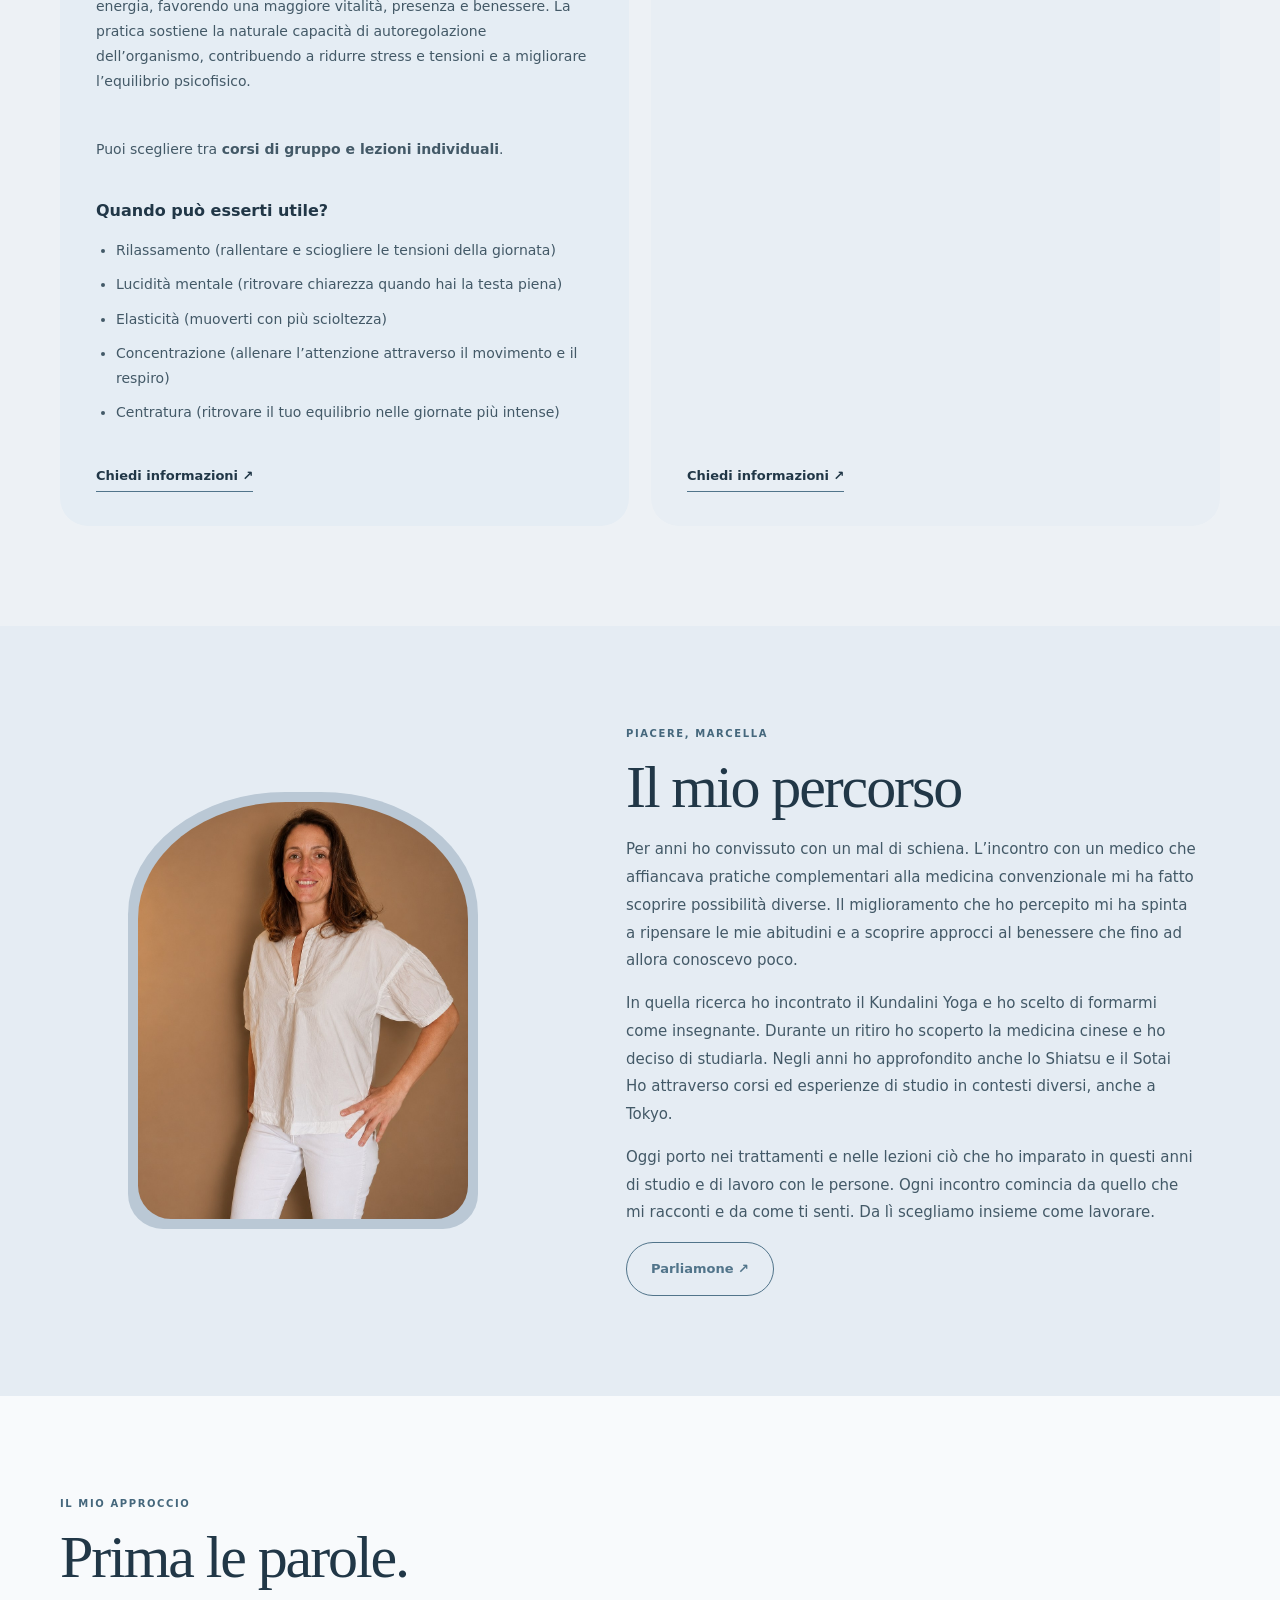
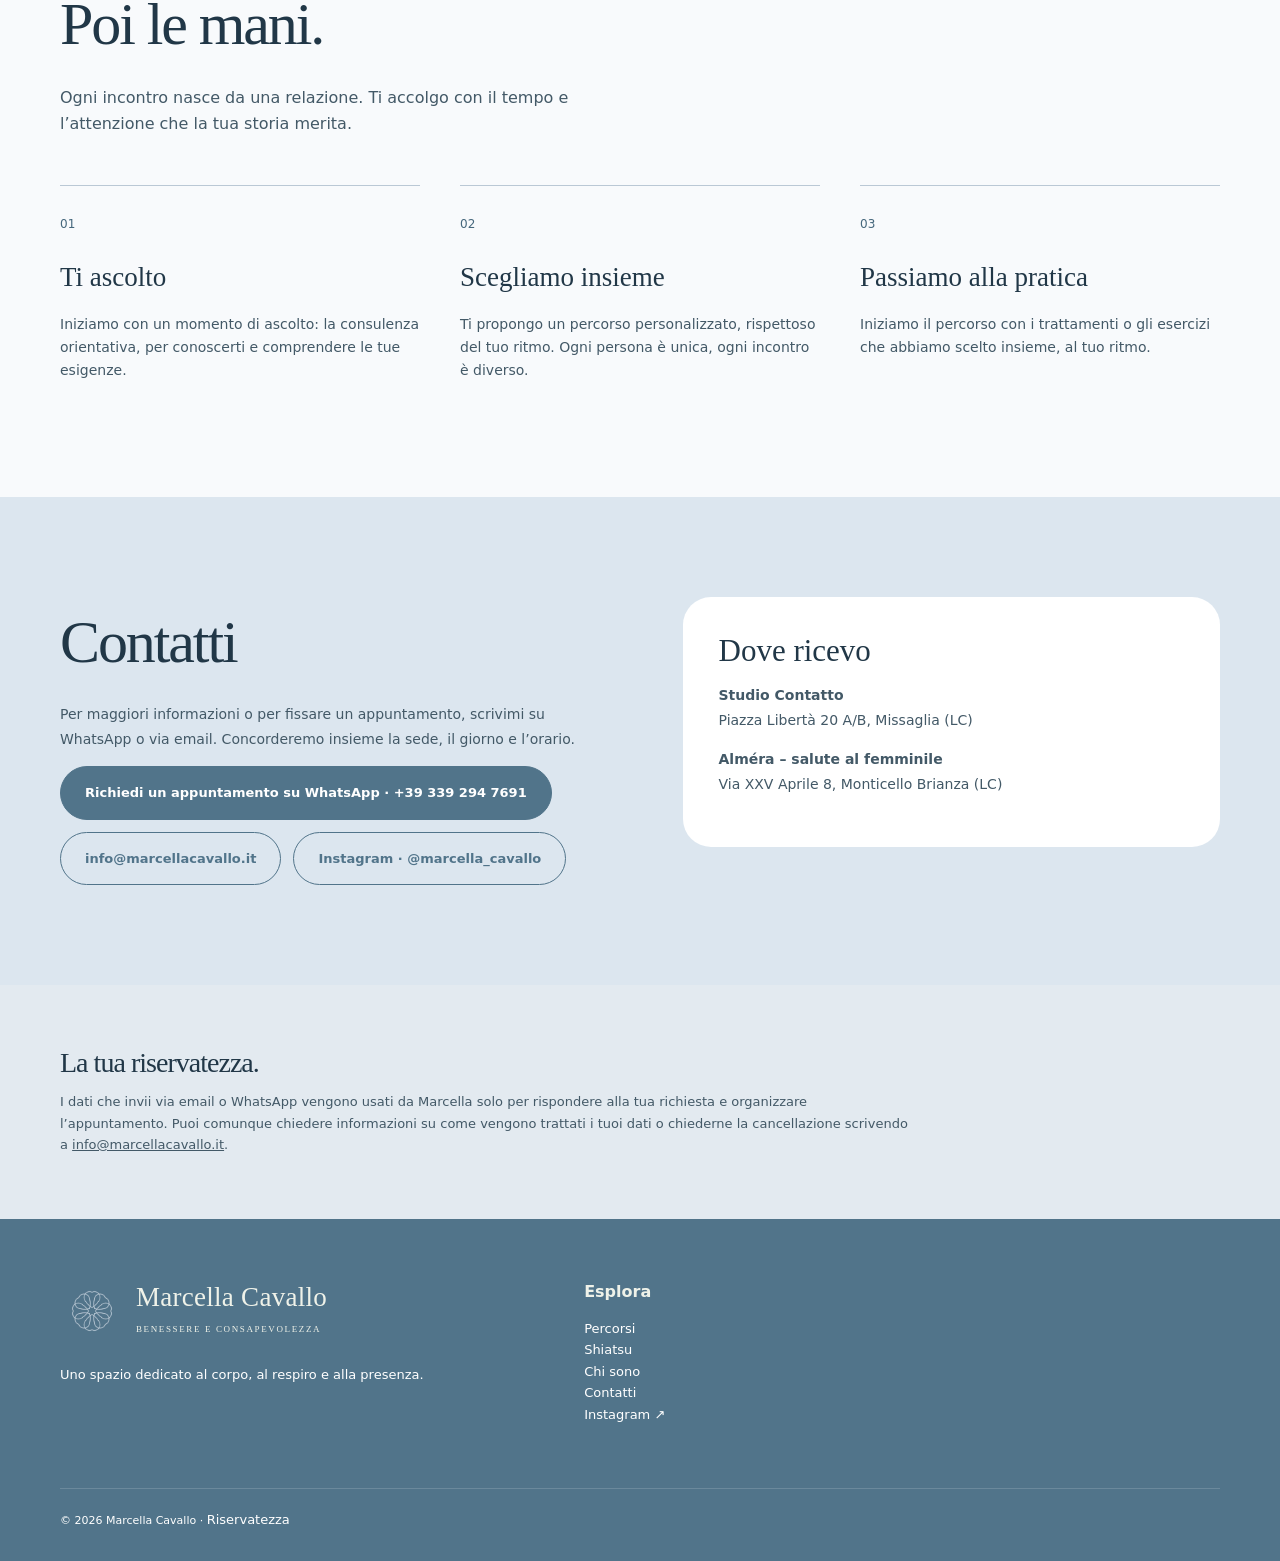
==== commit 91f08f89: "Move Instagram into contacts and add floating icon beside WhatsApp" ====
--- a/index.html
+++ b/index.html
@@ -60,7 +60,6 @@
 <p>In quella ricerca ho incontrato il Kundalini Yoga e ho scelto di formarmi come insegnante. Durante un ritiro ho scoperto la medicina cinese e ho deciso di studiarla. Negli anni ho approfondito anche lo Shiatsu e il Sotai Ho attraverso corsi ed esperienze di studio in contesti diversi, anche a Tokyo.</p>
 <p>Oggi porto nei trattamenti e nelle lezioni ciò che ho imparato in questi anni di studio e di lavoro con le persone. Ogni incontro comincia da quello che mi racconti e da come ti senti. Da lì scegliamo insieme come lavorare.</p><a class="btn outline" href="#contatti">Parliamone ↗</a></div></div></section>
 <section class="section approach" id="approccio"><div class="container"><div class="eyebrow">Il mio approccio</div><h2>Prima le parole.<br>Poi le mani.</h2><p class="approach-intro">Ogni incontro nasce da una relazione. Ti accolgo con il tempo e l’attenzione che la tua storia merita.</p><div class="approach-grid"><article><span>01</span><h3>Ti ascolto</h3><p>Iniziamo con un momento di ascolto: la consulenza orientativa, per conoscerti e comprendere le tue esigenze.</p></article><article><span>02</span><h3>Scegliamo insieme</h3><p>Ti propongo un percorso personalizzato, rispettoso del tuo ritmo. Ogni persona è unica, ogni incontro è diverso.</p></article><article><span>03</span><h3>Passiamo alla pratica</h3><p>Iniziamo il percorso con i trattamenti o gli esercizi che abbiamo scelto insieme, al tuo ritmo.</p></article></div></div></section>
-<section class="section" id="instagram" style="background:#e8ece3;text-align:center"><div class="container" style="max-width:760px;padding-top:65px;padding-bottom:65px"><div style="font-size:35px;color:#526d57" aria-hidden="true">◎</div><div class="eyebrow">Rimaniamo in contatto</div><h2>Seguimi su Instagram</h2><p>Uno spazio dove condivido riflessioni, consigli sul benessere e piccoli spunti per prenderti cura di te ogni giorno.</p><p><strong>@marcella_cavallo</strong></p><a class="btn" href="https://www.instagram.com/marcella_cavallo/" target="_blank" rel="noopener noreferrer" aria-label="Visita il profilo Instagram di Marcella Cavallo">Visita il profilo Instagram ↗</a></div></section>
 <section class="section booking" id="contatti">
 <div class="container booking-wrap">
   <div>
@@ -69,6 +68,7 @@
     <div class="hero-actions">
       <a class="btn" href="https://wa.me/393392947691?text=Buongiorno%20Marcella%2C%20vorrei%20richiedere%20un%20appuntamento.">Richiedi un appuntamento su WhatsApp · +39 339 294 7691</a>
       <a class="btn outline" href="mailto:info@marcellacavallo.it">info@marcellacavallo.it</a>
+      <a class="btn outline" href="https://www.instagram.com/marcella_cavallo/" target="_blank" rel="noopener noreferrer" aria-label="Seguimi su Instagram">Instagram · @marcella_cavallo</a>
     </div>
   </div>
   <div class="form-card">
@@ -79,4 +79,4 @@
 </div>
 </section>
 <section class="privacy section" id="privacy"><div class="container"><h2>La tua riservatezza.</h2><p>I dati che invii via email o WhatsApp vengono usati da Marcella solo per rispondere alla tua richiesta e organizzare l’appuntamento. Puoi comunque chiedere informazioni su come vengono trattati i tuoi dati o chiederne la cancellazione scrivendo a <a href="mailto:info@marcellacavallo.it">info@marcellacavallo.it</a>.</p></div></section></main>
-<footer class="footer"><div class="container"><div class="footer-grid"><div><div class="logo"><img src="assets/logo-scuro.jpg" alt="" width="64" height="64"><span>Marcella Cavallo<small>Benessere e consapevolezza</small></span></div><p>Uno spazio dedicato al corpo, al respiro e alla presenza.</p></div><div><strong>Esplora</strong><p><a href="#servizi">Percorsi</a><br><a href="#shiatsu">Shiatsu</a><br><a href="#chisono">Chi sono</a><br><a href="#contatti">Contatti</a><br><a href="https://www.instagram.com/marcella_cavallo/" target="_blank" rel="noopener noreferrer">Instagram ↗</a></p></div></div><div class="footer-bottom">© <span id="year"></span> Marcella Cavallo · <a href="#privacy">Riservatezza</a></div></div></footer><script src="script.js" defer></script><a class="whatsapp-floating" href="https://wa.me/393392947691?text=Buongiorno%20Marcella%2C%20vorrei%20richiedere%20un%20appuntamento." aria-label="Scrivi a Marcella su WhatsApp" target="_blank" rel="noopener noreferrer"><span aria-hidden="true">✆</span><span class="whatsapp-floating-label">WhatsApp</span></a><style>.whatsapp-floating{position:fixed;right:20px;bottom:20px;z-index:1000;display:flex;align-items:center;gap:9px;padding:12px 17px;border-radius:999px;background:#207d50;color:#fff;text-decoration:none;font-weight:700;box-shadow:0 5px 18px #0003}.whatsapp-floating:hover,.whatsapp-floating:focus-visible{background:#146b42;color:#fff}.whatsapp-floating span:first-child{font-size:22px;line-height:1}@media(max-width:600px){.whatsapp-floating{right:14px;bottom:14px;padding:12px 14px}.whatsapp-floating-label{font-size:14px}}@media(prefers-reduced-motion:reduce){.whatsapp-floating{transition:none}}</style></body></html>
+<footer class="footer"><div class="container"><div class="footer-grid"><div><div class="logo"><img src="assets/logo-scuro.jpg" alt="" width="64" height="64"><span>Marcella Cavallo<small>Benessere e consapevolezza</small></span></div><p>Uno spazio dedicato al corpo, al respiro e alla presenza.</p></div><div><strong>Esplora</strong><p><a href="#servizi">Percorsi</a><br><a href="#shiatsu">Shiatsu</a><br><a href="#chisono">Chi sono</a><br><a href="#contatti">Contatti</a><br><a href="https://www.instagram.com/marcella_cavallo/" target="_blank" rel="noopener noreferrer">Instagram ↗</a></p></div></div><div class="footer-bottom">© <span id="year"></span> Marcella Cavallo · <a href="#privacy">Riservatezza</a></div></div></footer><script src="script.js" defer></script><a class="instagram-floating" href="https://www.instagram.com/marcella_cavallo/" aria-label="Seguimi su Instagram" title="Instagram di Marcella" target="_blank" rel="noopener noreferrer"><svg aria-hidden="true" width="23" height="23" viewBox="0 0 24 24" fill="none" stroke="currentColor" stroke-width="2" stroke-linecap="round" stroke-linejoin="round"><rect x="2" y="2" width="20" height="20" rx="5"/><circle cx="12" cy="12" r="4"/><circle cx="18" cy="6" r="1" fill="currentColor" stroke="none"/></svg></a><a class="whatsapp-floating" href="https://wa.me/393392947691?text=Buongiorno%20Marcella%2C%20vorrei%20richiedere%20un%20appuntamento." aria-label="Scrivi a Marcella su WhatsApp" target="_blank" rel="noopener noreferrer"><span aria-hidden="true">✆</span><span class="whatsapp-floating-label">WhatsApp</span></a><style>.instagram-floating{position:fixed;right:166px;bottom:20px;z-index:1000;width:49px;height:49px;display:flex;align-items:center;justify-content:center;border-radius:999px;background:#8b517c;color:#fff;text-decoration:none;box-shadow:0 5px 18px #0003}.instagram-floating:hover,.instagram-floating:focus-visible{background:#744066;color:#fff}@media(max-width:600px){.instagram-floating{right:145px;bottom:14px;width:46px;height:46px}}.whatsapp-floating{position:fixed;right:20px;bottom:20px;z-index:1000;display:flex;align-items:center;gap:9px;padding:12px 17px;border-radius:999px;background:#207d50;color:#fff;text-decoration:none;font-weight:700;box-shadow:0 5px 18px #0003}.whatsapp-floating:hover,.whatsapp-floating:focus-visible{background:#146b42;color:#fff}.whatsapp-floating span:first-child{font-size:22px;line-height:1}@media(max-width:600px){.whatsapp-floating{right:14px;bottom:14px;padding:12px 14px}.whatsapp-floating-label{font-size:14px}}@media(prefers-reduced-motion:reduce){.whatsapp-floating{transition:none}}</style></body></html>
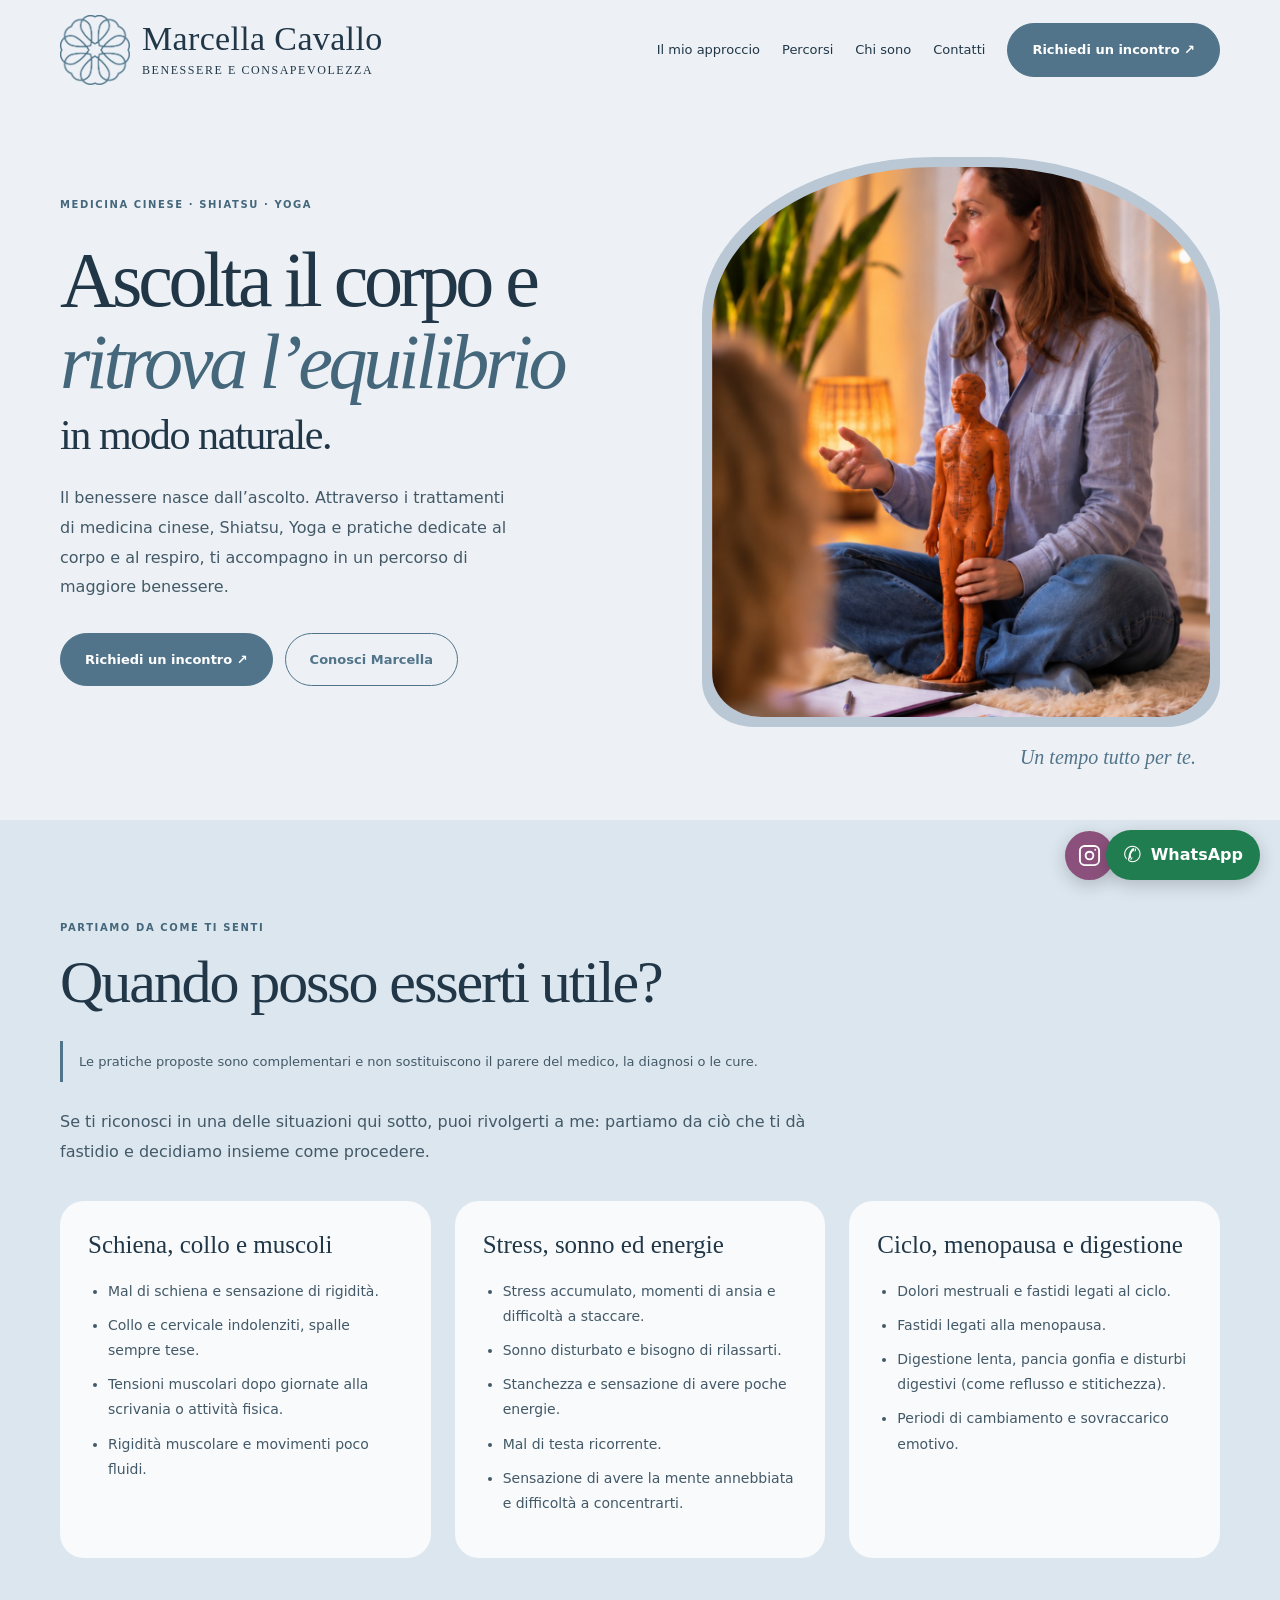
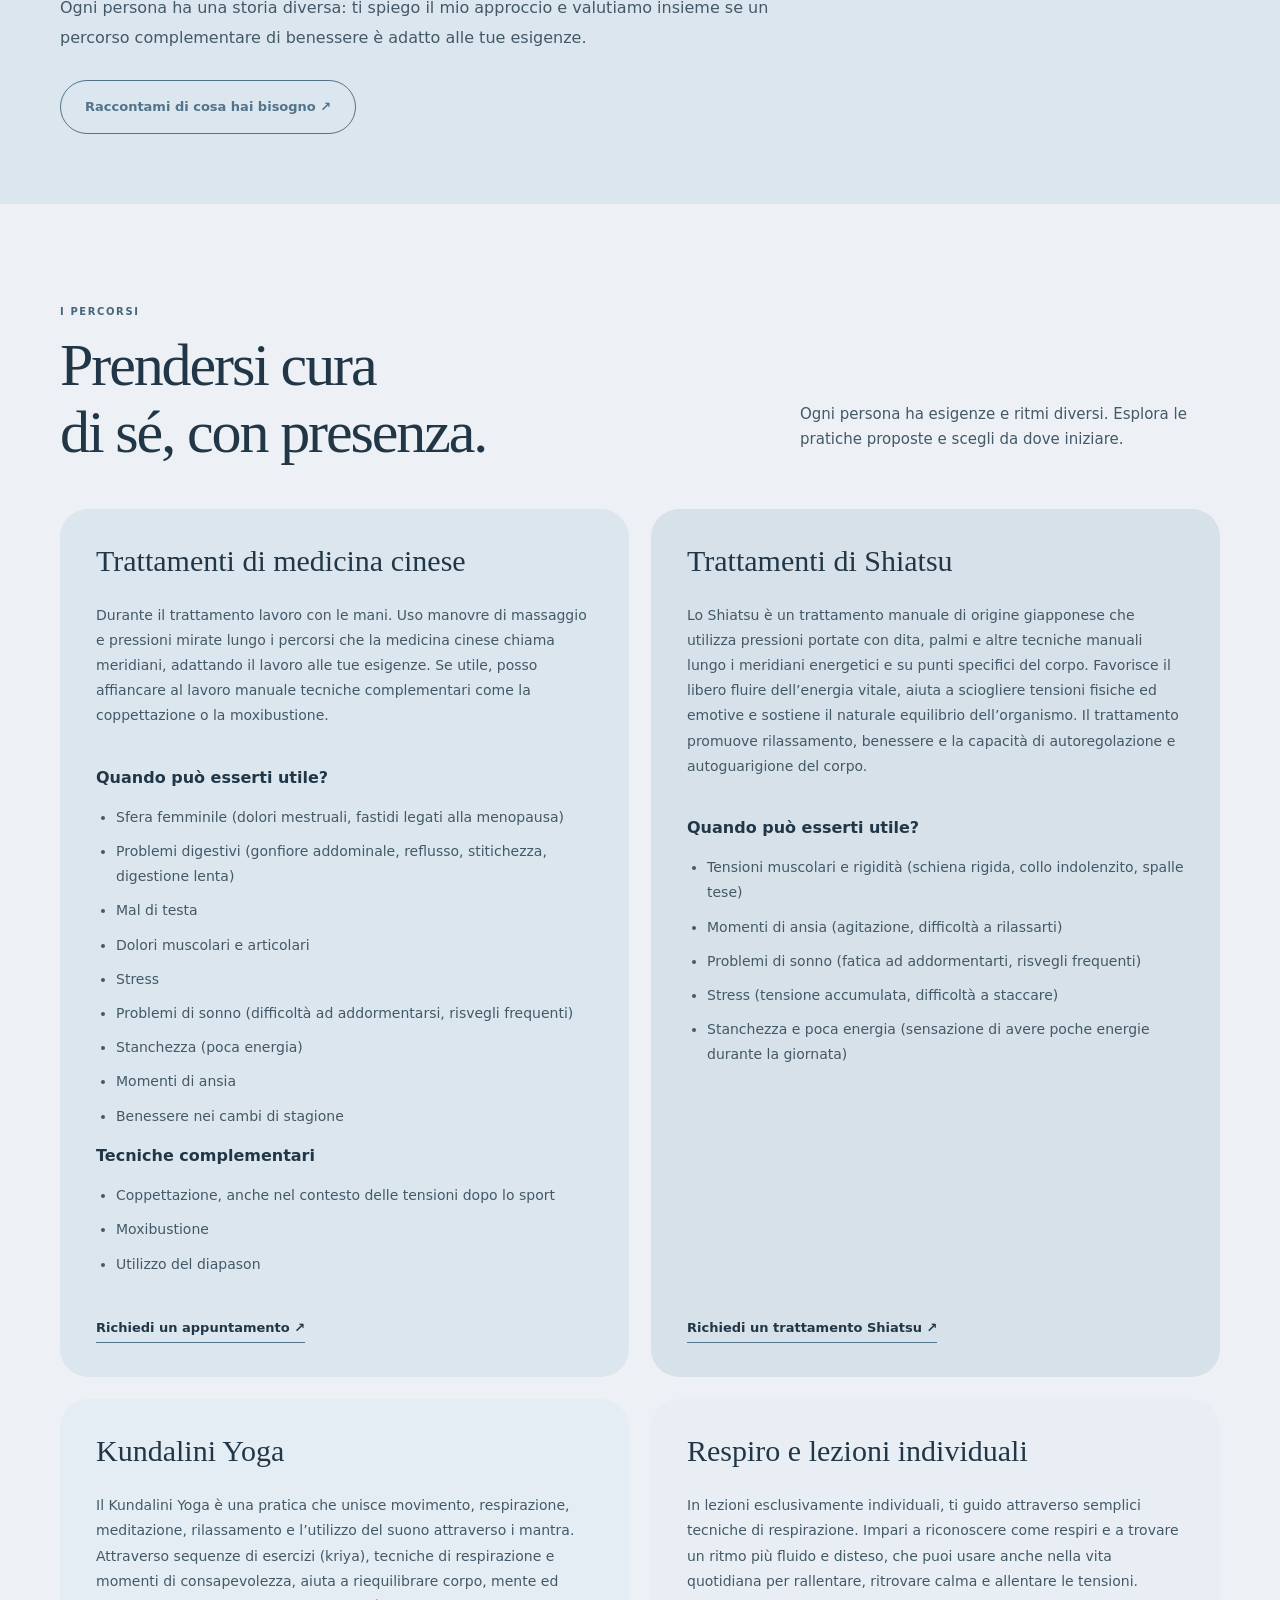
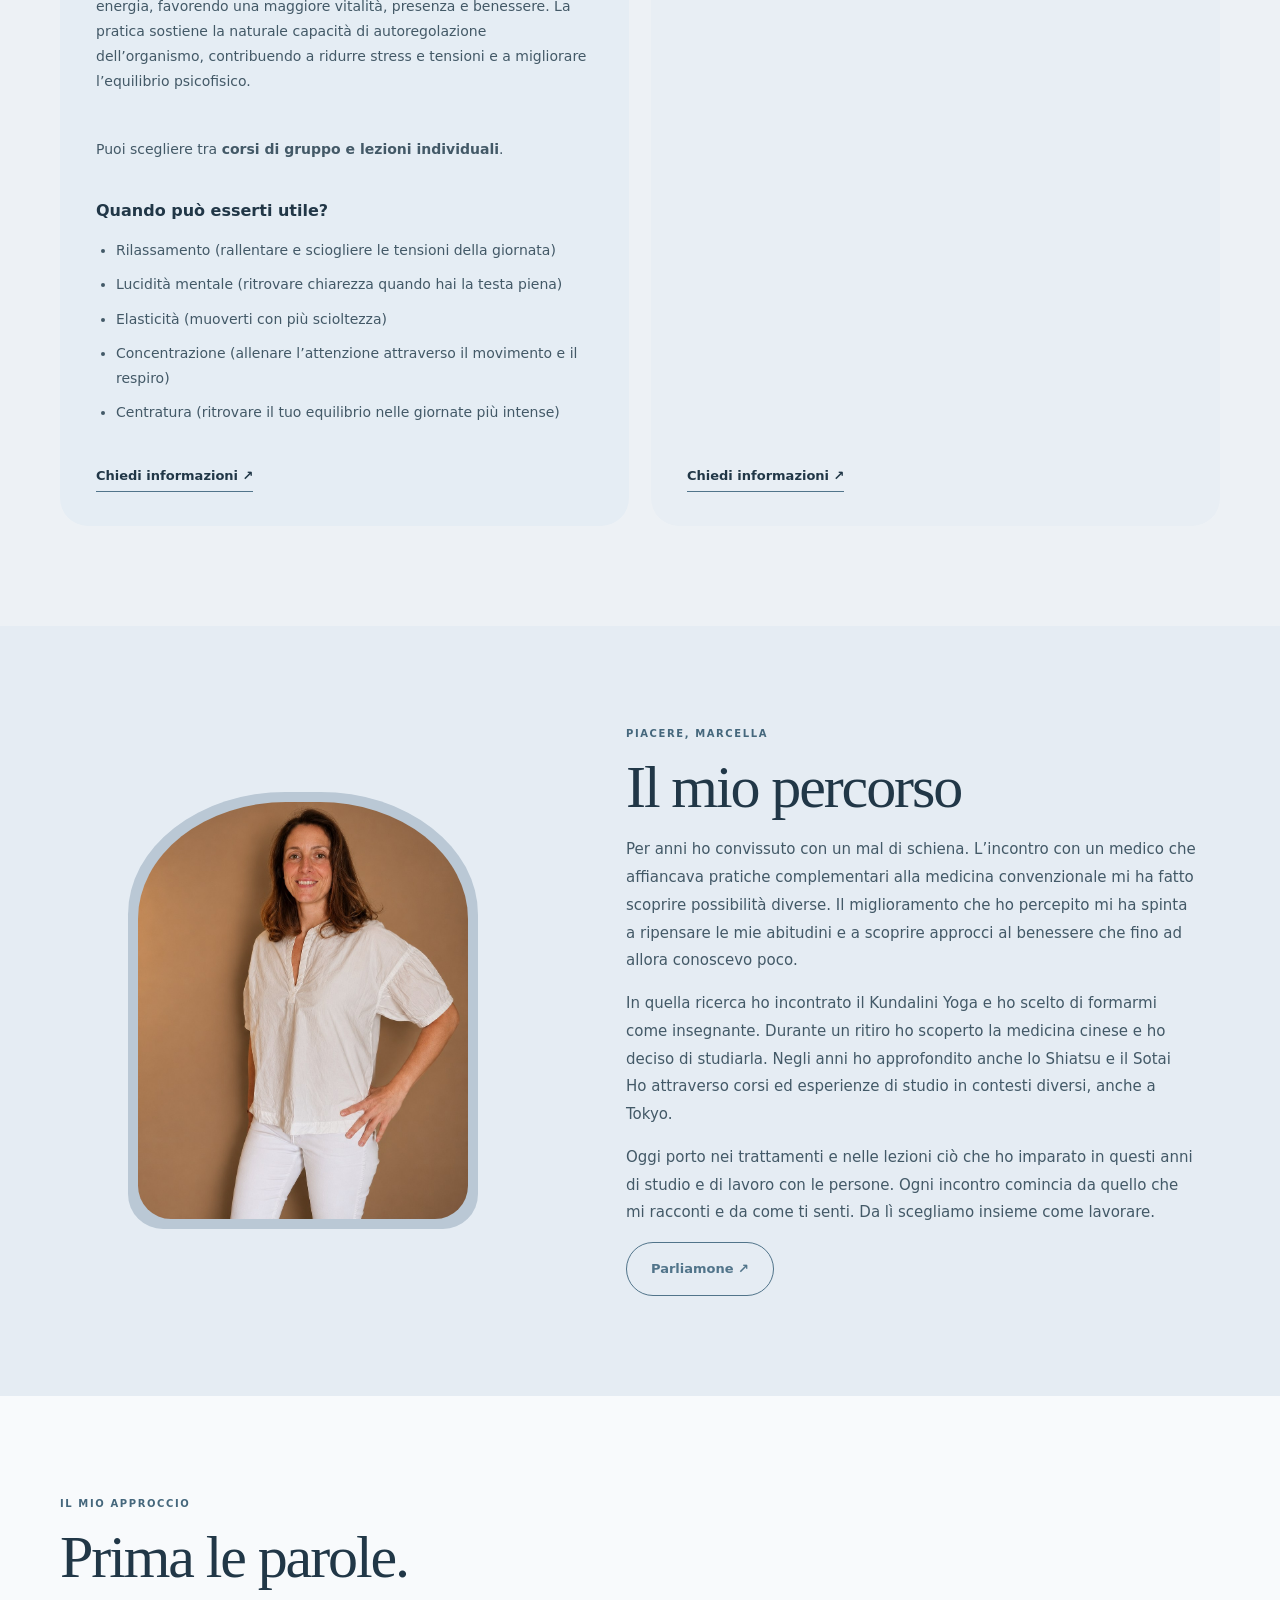
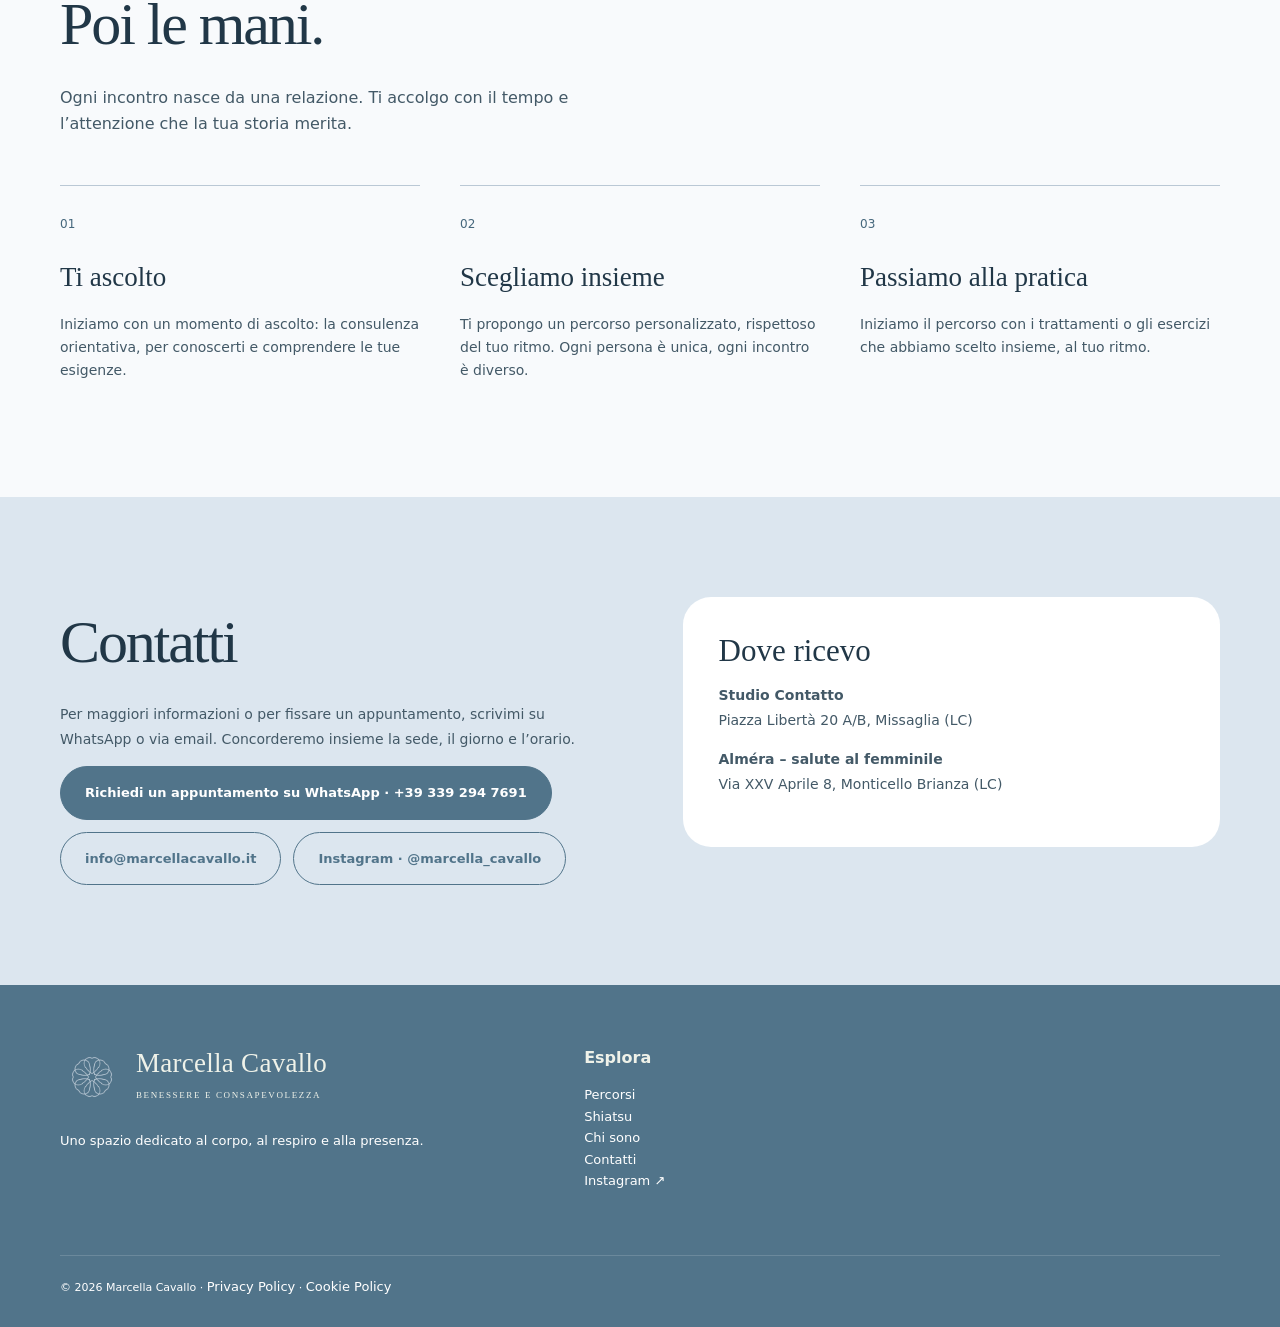
==== commit 85b2efa9: "Link privacy and cookie pages in footer; remove homepage privacy section" ====
--- a/index.html
+++ b/index.html
@@ -78,5 +78,5 @@
   </div>
 </div>
 </section>
-<section class="privacy section" id="privacy"><div class="container"><h2>La tua riservatezza.</h2><p>I dati che invii via email o WhatsApp vengono usati da Marcella solo per rispondere alla tua richiesta e organizzare l’appuntamento. Puoi comunque chiedere informazioni su come vengono trattati i tuoi dati o chiederne la cancellazione scrivendo a <a href="mailto:info@marcellacavallo.it">info@marcellacavallo.it</a>.</p></div></section></main>
-<footer class="footer"><div class="container"><div class="footer-grid"><div><div class="logo"><img src="assets/logo-scuro.jpg" alt="" width="64" height="64"><span>Marcella Cavallo<small>Benessere e consapevolezza</small></span></div><p>Uno spazio dedicato al corpo, al respiro e alla presenza.</p></div><div><strong>Esplora</strong><p><a href="#servizi">Percorsi</a><br><a href="#shiatsu">Shiatsu</a><br><a href="#chisono">Chi sono</a><br><a href="#contatti">Contatti</a><br><a href="https://www.instagram.com/marcella_cavallo/" target="_blank" rel="noopener noreferrer">Instagram ↗</a></p></div></div><div class="footer-bottom">© <span id="year"></span> Marcella Cavallo · <a href="#privacy">Riservatezza</a></div></div></footer><script src="script.js" defer></script><a class="instagram-floating" href="https://www.instagram.com/marcella_cavallo/" aria-label="Seguimi su Instagram" title="Instagram di Marcella" target="_blank" rel="noopener noreferrer"><svg aria-hidden="true" width="23" height="23" viewBox="0 0 24 24" fill="none" stroke="currentColor" stroke-width="2" stroke-linecap="round" stroke-linejoin="round"><rect x="2" y="2" width="20" height="20" rx="5"/><circle cx="12" cy="12" r="4"/><circle cx="18" cy="6" r="1" fill="currentColor" stroke="none"/></svg></a><a class="whatsapp-floating" href="https://wa.me/393392947691?text=Buongiorno%20Marcella%2C%20vorrei%20richiedere%20un%20appuntamento." aria-label="Scrivi a Marcella su WhatsApp" target="_blank" rel="noopener noreferrer"><span aria-hidden="true">✆</span><span class="whatsapp-floating-label">WhatsApp</span></a><style>.instagram-floating{position:fixed;right:166px;bottom:20px;z-index:1000;width:49px;height:49px;display:flex;align-items:center;justify-content:center;border-radius:999px;background:#8b517c;color:#fff;text-decoration:none;box-shadow:0 5px 18px #0003}.instagram-floating:hover,.instagram-floating:focus-visible{background:#744066;color:#fff}@media(max-width:600px){.instagram-floating{right:145px;bottom:14px;width:46px;height:46px}}.whatsapp-floating{position:fixed;right:20px;bottom:20px;z-index:1000;display:flex;align-items:center;gap:9px;padding:12px 17px;border-radius:999px;background:#207d50;color:#fff;text-decoration:none;font-weight:700;box-shadow:0 5px 18px #0003}.whatsapp-floating:hover,.whatsapp-floating:focus-visible{background:#146b42;color:#fff}.whatsapp-floating span:first-child{font-size:22px;line-height:1}@media(max-width:600px){.whatsapp-floating{right:14px;bottom:14px;padding:12px 14px}.whatsapp-floating-label{font-size:14px}}@media(prefers-reduced-motion:reduce){.whatsapp-floating{transition:none}}</style></body></html>
+</main>
+<footer class="footer"><div class="container"><div class="footer-grid"><div><div class="logo"><img src="assets/logo-scuro.jpg" alt="" width="64" height="64"><span>Marcella Cavallo<small>Benessere e consapevolezza</small></span></div><p>Uno spazio dedicato al corpo, al respiro e alla presenza.</p></div><div><strong>Esplora</strong><p><a href="#servizi">Percorsi</a><br><a href="#shiatsu">Shiatsu</a><br><a href="#chisono">Chi sono</a><br><a href="#contatti">Contatti</a><br><a href="https://www.instagram.com/marcella_cavallo/" target="_blank" rel="noopener noreferrer">Instagram ↗</a></p></div></div><div class="footer-bottom">© <span id="year"></span> Marcella Cavallo · <a href="privacy.html">Privacy Policy</a> · <a href="cookie.html">Cookie Policy</a></div></div></footer><script src="script.js" defer></script><a class="instagram-floating" href="https://www.instagram.com/marcella_cavallo/" aria-label="Seguimi su Instagram" title="Instagram di Marcella" target="_blank" rel="noopener noreferrer"><svg aria-hidden="true" width="23" height="23" viewBox="0 0 24 24" fill="none" stroke="currentColor" stroke-width="2" stroke-linecap="round" stroke-linejoin="round"><rect x="2" y="2" width="20" height="20" rx="5"/><circle cx="12" cy="12" r="4"/><circle cx="18" cy="6" r="1" fill="currentColor" stroke="none"/></svg></a><a class="whatsapp-floating" href="https://wa.me/393392947691?text=Buongiorno%20Marcella%2C%20vorrei%20richiedere%20un%20appuntamento." aria-label="Scrivi a Marcella su WhatsApp" target="_blank" rel="noopener noreferrer"><span aria-hidden="true">✆</span><span class="whatsapp-floating-label">WhatsApp</span></a><style>.instagram-floating{position:fixed;right:166px;bottom:20px;z-index:1000;width:49px;height:49px;display:flex;align-items:center;justify-content:center;border-radius:999px;background:#8b517c;color:#fff;text-decoration:none;box-shadow:0 5px 18px #0003}.instagram-floating:hover,.instagram-floating:focus-visible{background:#744066;color:#fff}@media(max-width:600px){.instagram-floating{right:145px;bottom:14px;width:46px;height:46px}}.whatsapp-floating{position:fixed;right:20px;bottom:20px;z-index:1000;display:flex;align-items:center;gap:9px;padding:12px 17px;border-radius:999px;background:#207d50;color:#fff;text-decoration:none;font-weight:700;box-shadow:0 5px 18px #0003}.whatsapp-floating:hover,.whatsapp-floating:focus-visible{background:#146b42;color:#fff}.whatsapp-floating span:first-child{font-size:22px;line-height:1}@media(max-width:600px){.whatsapp-floating{right:14px;bottom:14px;padding:12px 14px}.whatsapp-floating-label{font-size:14px}}@media(prefers-reduced-motion:reduce){.whatsapp-floating{transition:none}}</style></body></html>
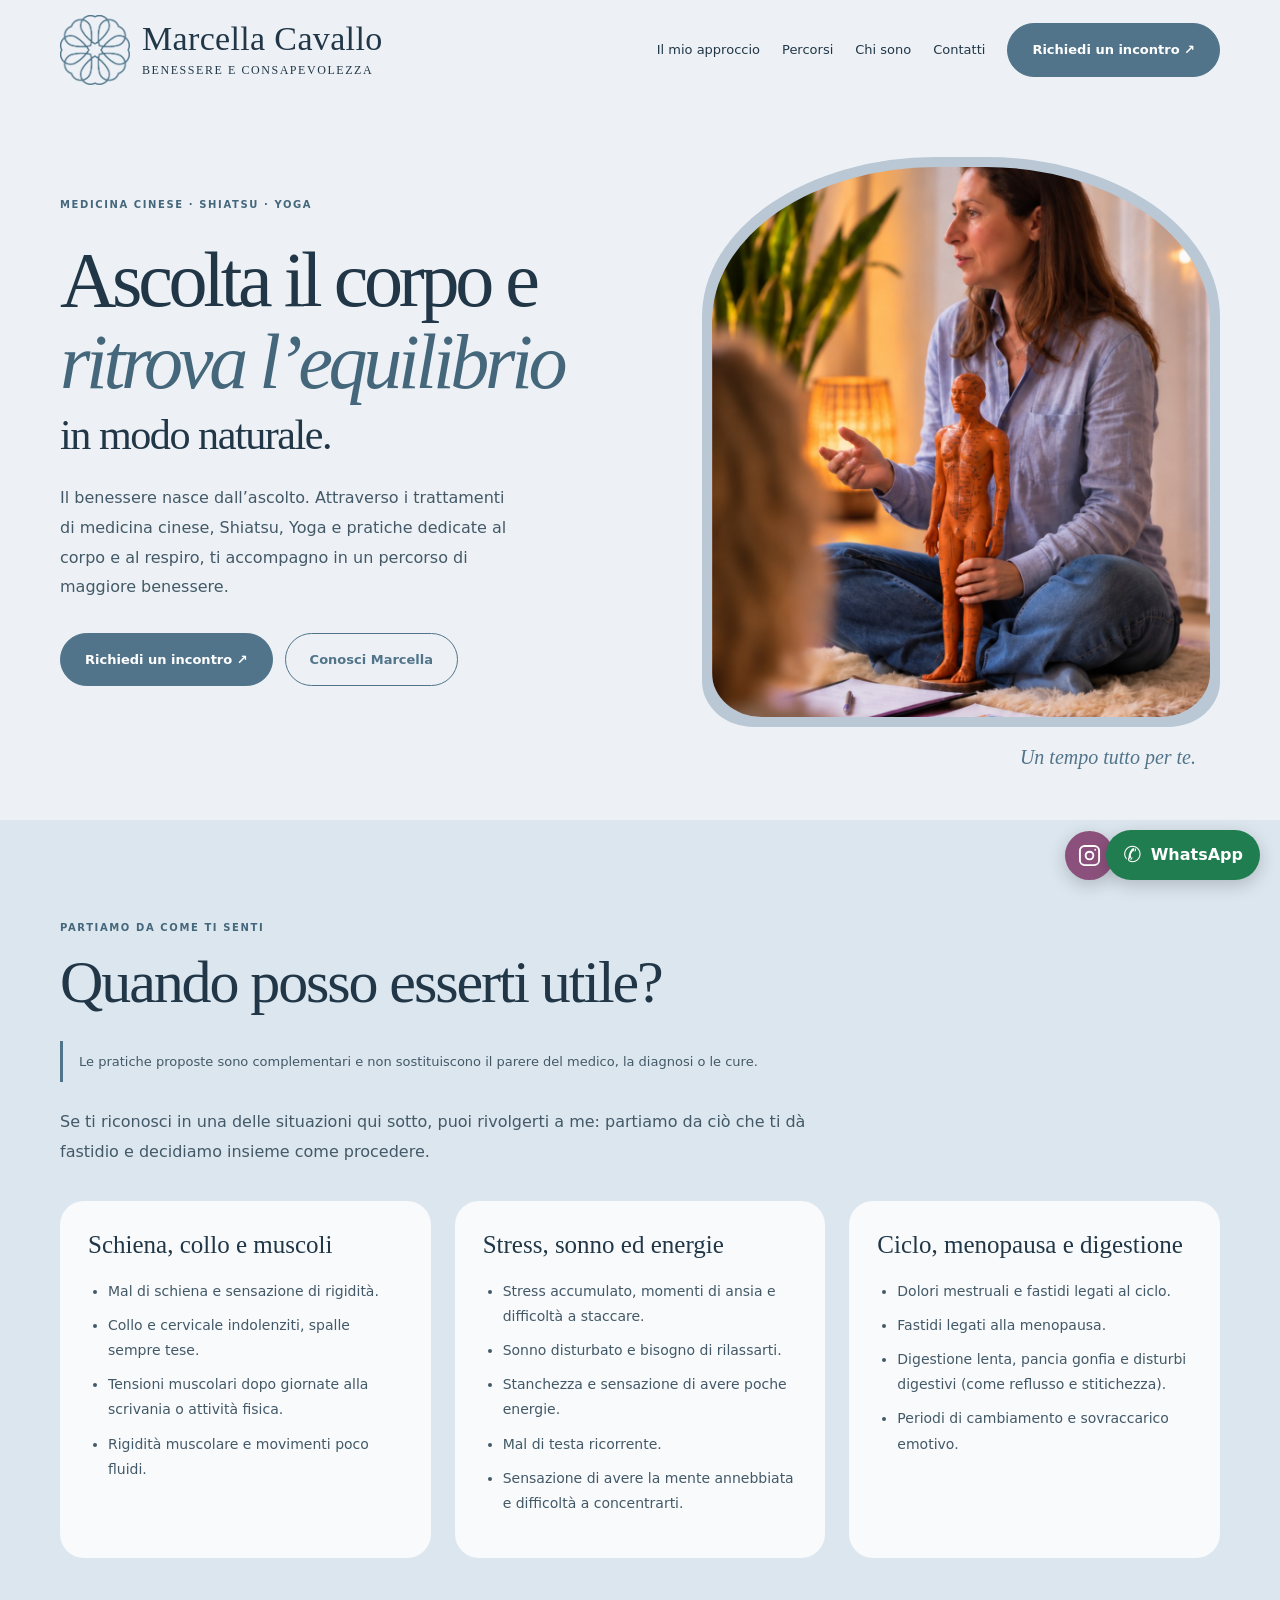
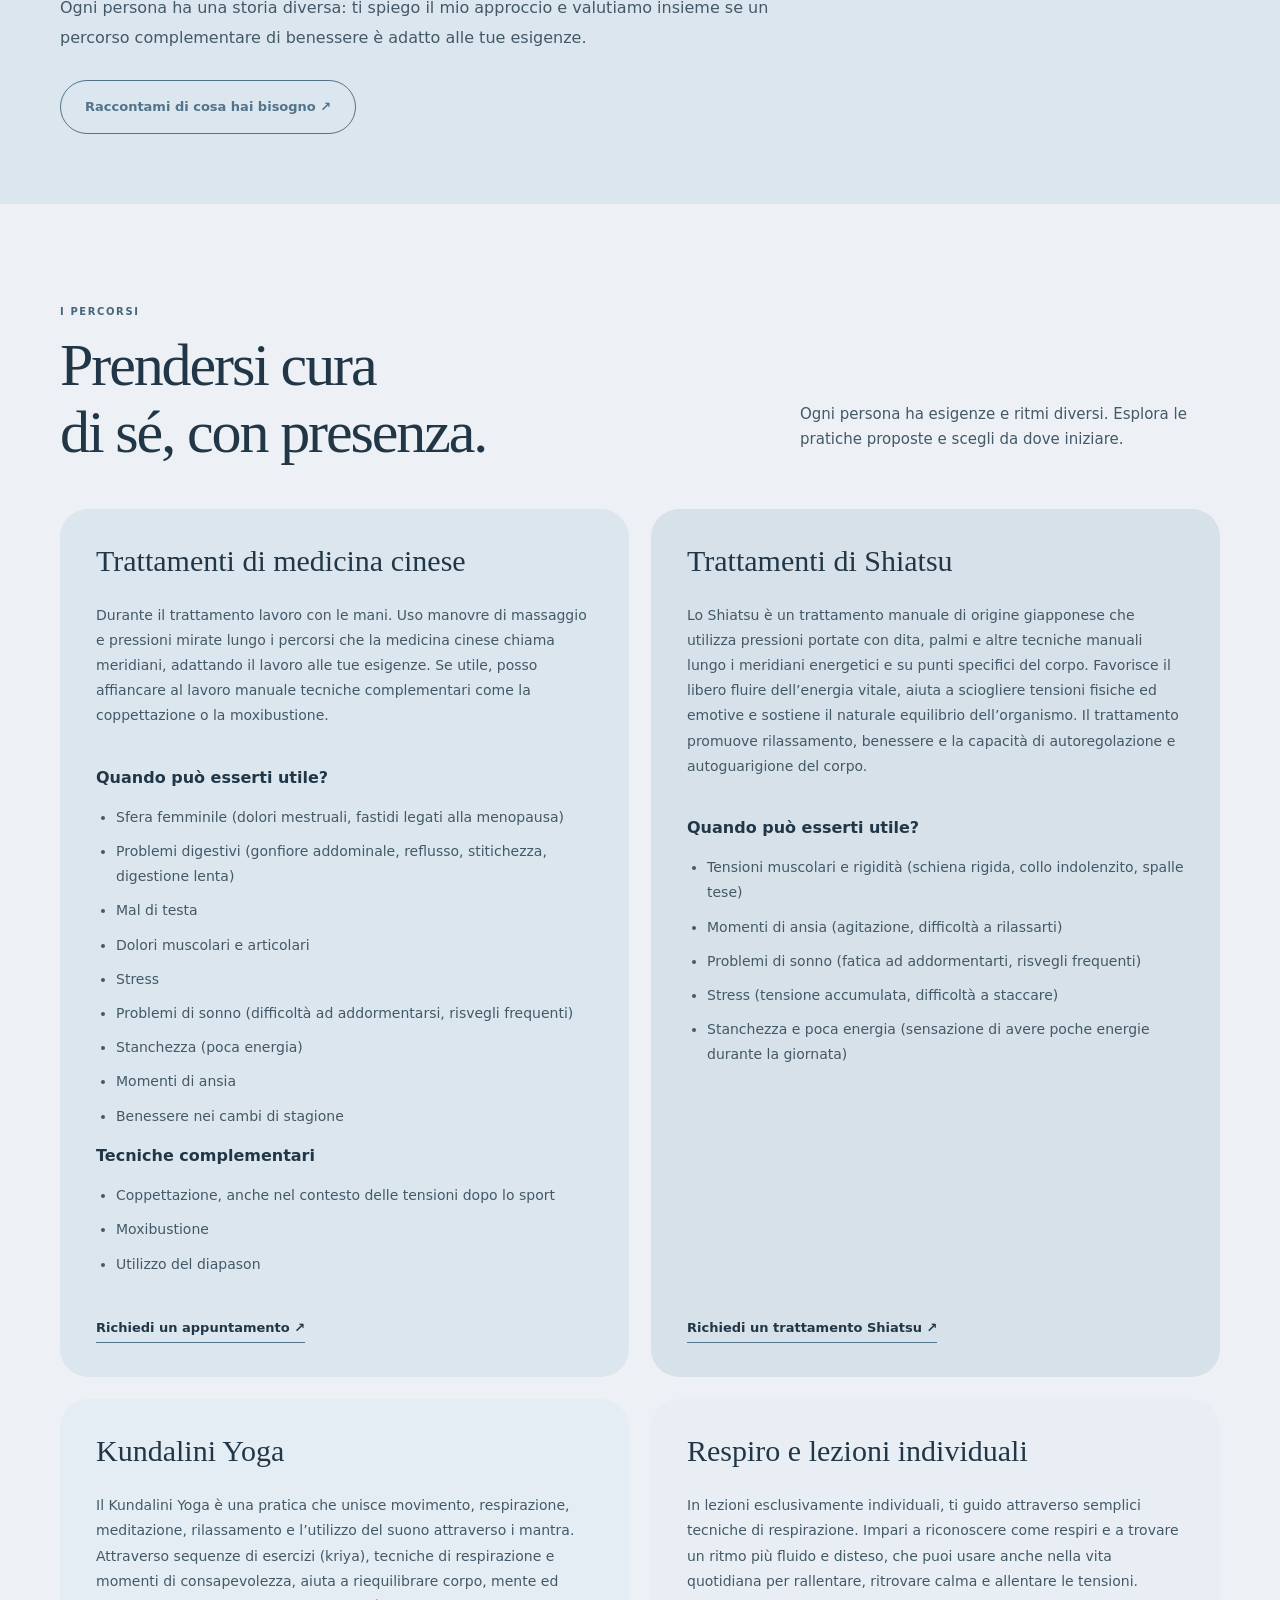
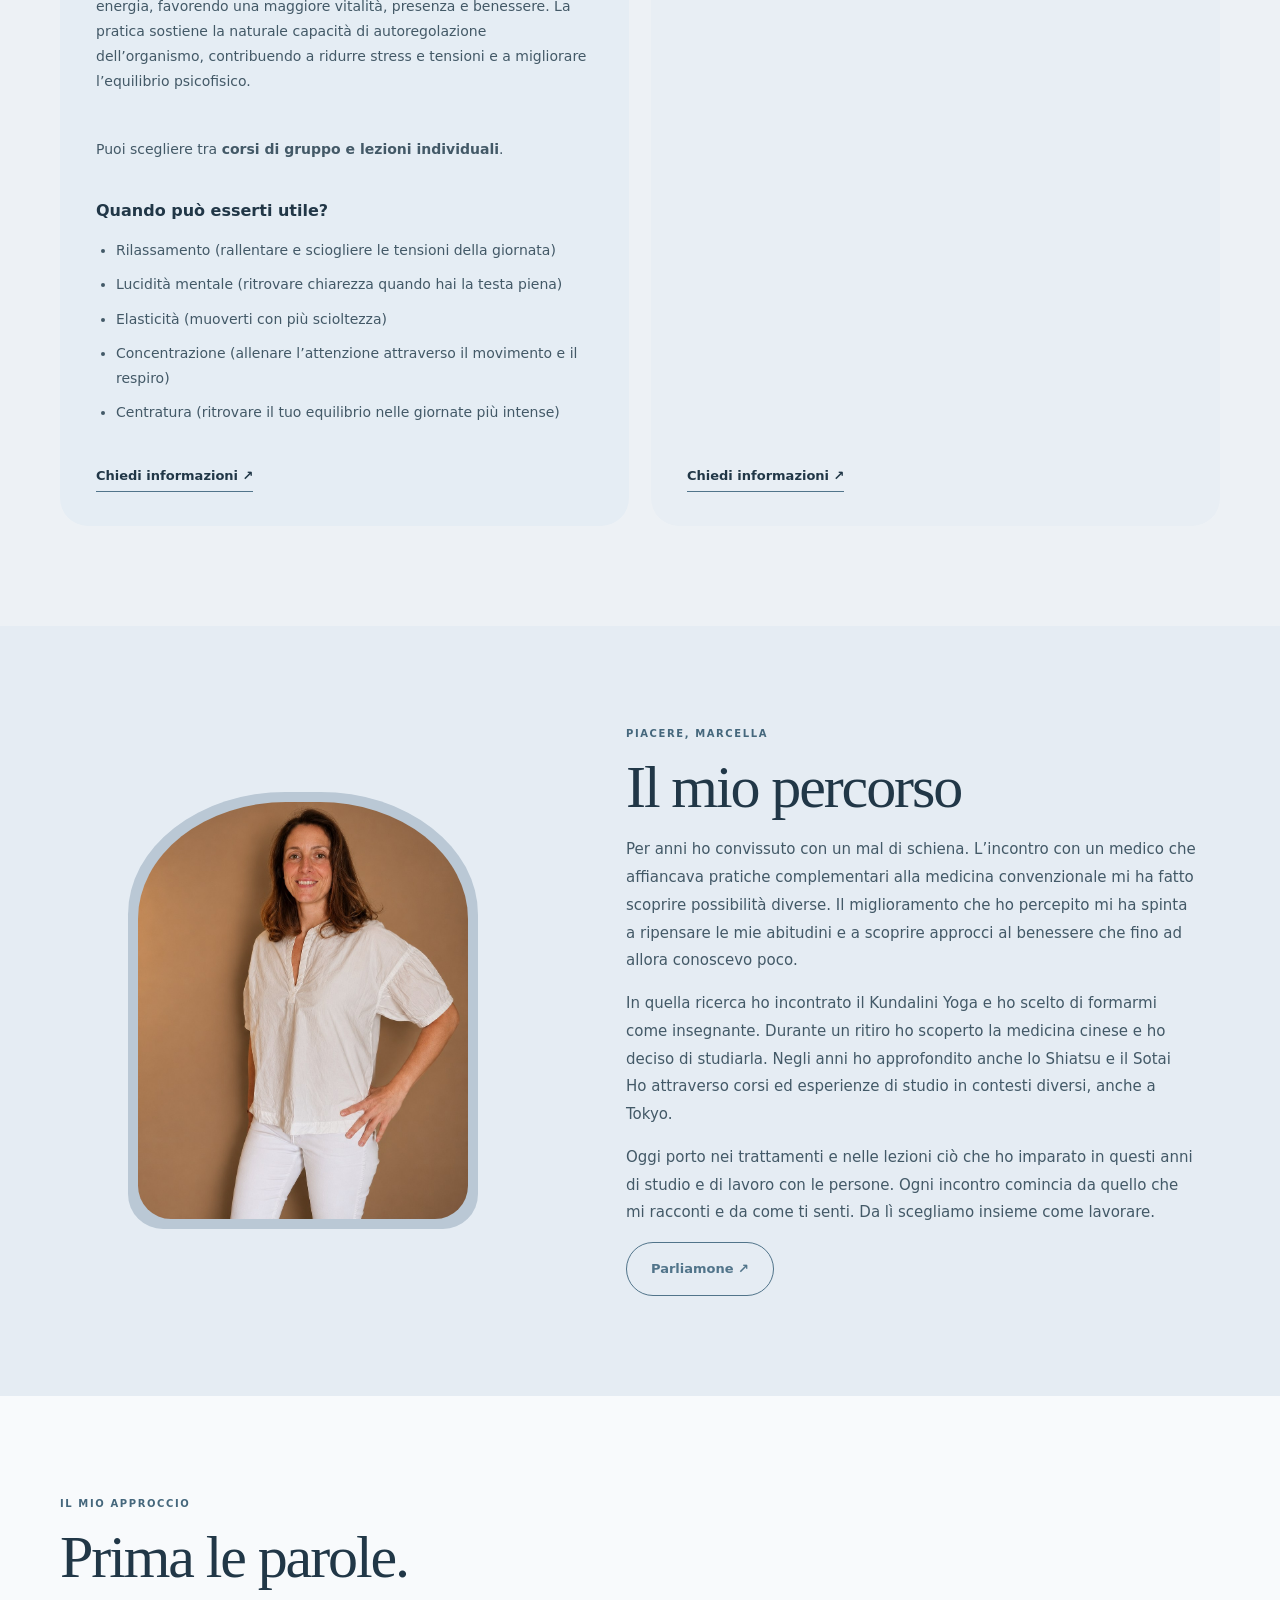
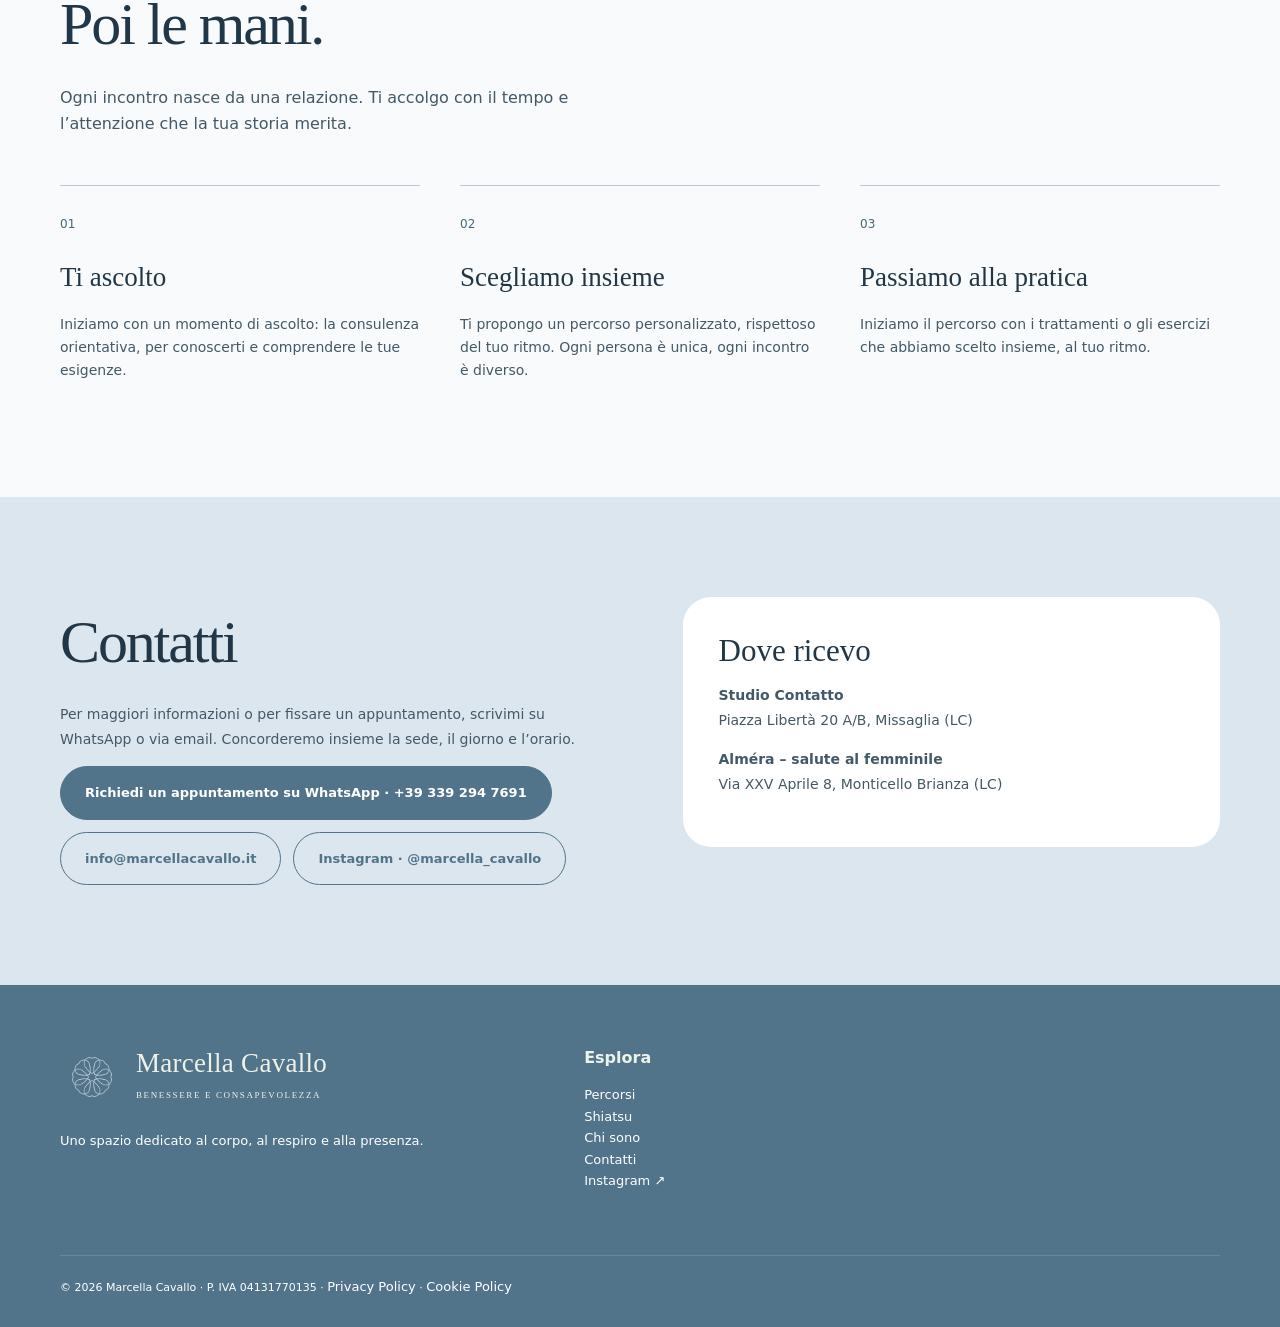
==== commit 6ac9e999: "Show verified VAT number in website footer" ====
--- a/index.html
+++ b/index.html
@@ -79,4 +79,4 @@
 </div>
 </section>
 </main>
-<footer class="footer"><div class="container"><div class="footer-grid"><div><div class="logo"><img src="assets/logo-scuro.jpg" alt="" width="64" height="64"><span>Marcella Cavallo<small>Benessere e consapevolezza</small></span></div><p>Uno spazio dedicato al corpo, al respiro e alla presenza.</p></div><div><strong>Esplora</strong><p><a href="#servizi">Percorsi</a><br><a href="#shiatsu">Shiatsu</a><br><a href="#chisono">Chi sono</a><br><a href="#contatti">Contatti</a><br><a href="https://www.instagram.com/marcella_cavallo/" target="_blank" rel="noopener noreferrer">Instagram ↗</a></p></div></div><div class="footer-bottom">© <span id="year"></span> Marcella Cavallo · <a href="privacy.html">Privacy Policy</a> · <a href="cookie.html">Cookie Policy</a></div></div></footer><script src="script.js" defer></script><a class="instagram-floating" href="https://www.instagram.com/marcella_cavallo/" aria-label="Seguimi su Instagram" title="Instagram di Marcella" target="_blank" rel="noopener noreferrer"><svg aria-hidden="true" width="23" height="23" viewBox="0 0 24 24" fill="none" stroke="currentColor" stroke-width="2" stroke-linecap="round" stroke-linejoin="round"><rect x="2" y="2" width="20" height="20" rx="5"/><circle cx="12" cy="12" r="4"/><circle cx="18" cy="6" r="1" fill="currentColor" stroke="none"/></svg></a><a class="whatsapp-floating" href="https://wa.me/393392947691?text=Buongiorno%20Marcella%2C%20vorrei%20richiedere%20un%20appuntamento." aria-label="Scrivi a Marcella su WhatsApp" target="_blank" rel="noopener noreferrer"><span aria-hidden="true">✆</span><span class="whatsapp-floating-label">WhatsApp</span></a><style>.instagram-floating{position:fixed;right:166px;bottom:20px;z-index:1000;width:49px;height:49px;display:flex;align-items:center;justify-content:center;border-radius:999px;background:#8b517c;color:#fff;text-decoration:none;box-shadow:0 5px 18px #0003}.instagram-floating:hover,.instagram-floating:focus-visible{background:#744066;color:#fff}@media(max-width:600px){.instagram-floating{right:145px;bottom:14px;width:46px;height:46px}}.whatsapp-floating{position:fixed;right:20px;bottom:20px;z-index:1000;display:flex;align-items:center;gap:9px;padding:12px 17px;border-radius:999px;background:#207d50;color:#fff;text-decoration:none;font-weight:700;box-shadow:0 5px 18px #0003}.whatsapp-floating:hover,.whatsapp-floating:focus-visible{background:#146b42;color:#fff}.whatsapp-floating span:first-child{font-size:22px;line-height:1}@media(max-width:600px){.whatsapp-floating{right:14px;bottom:14px;padding:12px 14px}.whatsapp-floating-label{font-size:14px}}@media(prefers-reduced-motion:reduce){.whatsapp-floating{transition:none}}</style></body></html>
+<footer class="footer"><div class="container"><div class="footer-grid"><div><div class="logo"><img src="assets/logo-scuro.jpg" alt="" width="64" height="64"><span>Marcella Cavallo<small>Benessere e consapevolezza</small></span></div><p>Uno spazio dedicato al corpo, al respiro e alla presenza.</p></div><div><strong>Esplora</strong><p><a href="#servizi">Percorsi</a><br><a href="#shiatsu">Shiatsu</a><br><a href="#chisono">Chi sono</a><br><a href="#contatti">Contatti</a><br><a href="https://www.instagram.com/marcella_cavallo/" target="_blank" rel="noopener noreferrer">Instagram ↗</a></p></div></div><div class="footer-bottom">© <span id="year"></span> Marcella Cavallo · P. IVA 04131770135 · <a href="privacy.html">Privacy Policy</a> · <a href="cookie.html">Cookie Policy</a></div></div></footer><script src="script.js" defer></script><a class="instagram-floating" href="https://www.instagram.com/marcella_cavallo/" aria-label="Seguimi su Instagram" title="Instagram di Marcella" target="_blank" rel="noopener noreferrer"><svg aria-hidden="true" width="23" height="23" viewBox="0 0 24 24" fill="none" stroke="currentColor" stroke-width="2" stroke-linecap="round" stroke-linejoin="round"><rect x="2" y="2" width="20" height="20" rx="5"/><circle cx="12" cy="12" r="4"/><circle cx="18" cy="6" r="1" fill="currentColor" stroke="none"/></svg></a><a class="whatsapp-floating" href="https://wa.me/393392947691?text=Buongiorno%20Marcella%2C%20vorrei%20richiedere%20un%20appuntamento." aria-label="Scrivi a Marcella su WhatsApp" target="_blank" rel="noopener noreferrer"><span aria-hidden="true">✆</span><span class="whatsapp-floating-label">WhatsApp</span></a><style>.instagram-floating{position:fixed;right:166px;bottom:20px;z-index:1000;width:49px;height:49px;display:flex;align-items:center;justify-content:center;border-radius:999px;background:#8b517c;color:#fff;text-decoration:none;box-shadow:0 5px 18px #0003}.instagram-floating:hover,.instagram-floating:focus-visible{background:#744066;color:#fff}@media(max-width:600px){.instagram-floating{right:145px;bottom:14px;width:46px;height:46px}}.whatsapp-floating{position:fixed;right:20px;bottom:20px;z-index:1000;display:flex;align-items:center;gap:9px;padding:12px 17px;border-radius:999px;background:#207d50;color:#fff;text-decoration:none;font-weight:700;box-shadow:0 5px 18px #0003}.whatsapp-floating:hover,.whatsapp-floating:focus-visible{background:#146b42;color:#fff}.whatsapp-floating span:first-child{font-size:22px;line-height:1}@media(max-width:600px){.whatsapp-floating{right:14px;bottom:14px;padding:12px 14px}.whatsapp-floating-label{font-size:14px}}@media(prefers-reduced-motion:reduce){.whatsapp-floating{transition:none}}</style></body></html>
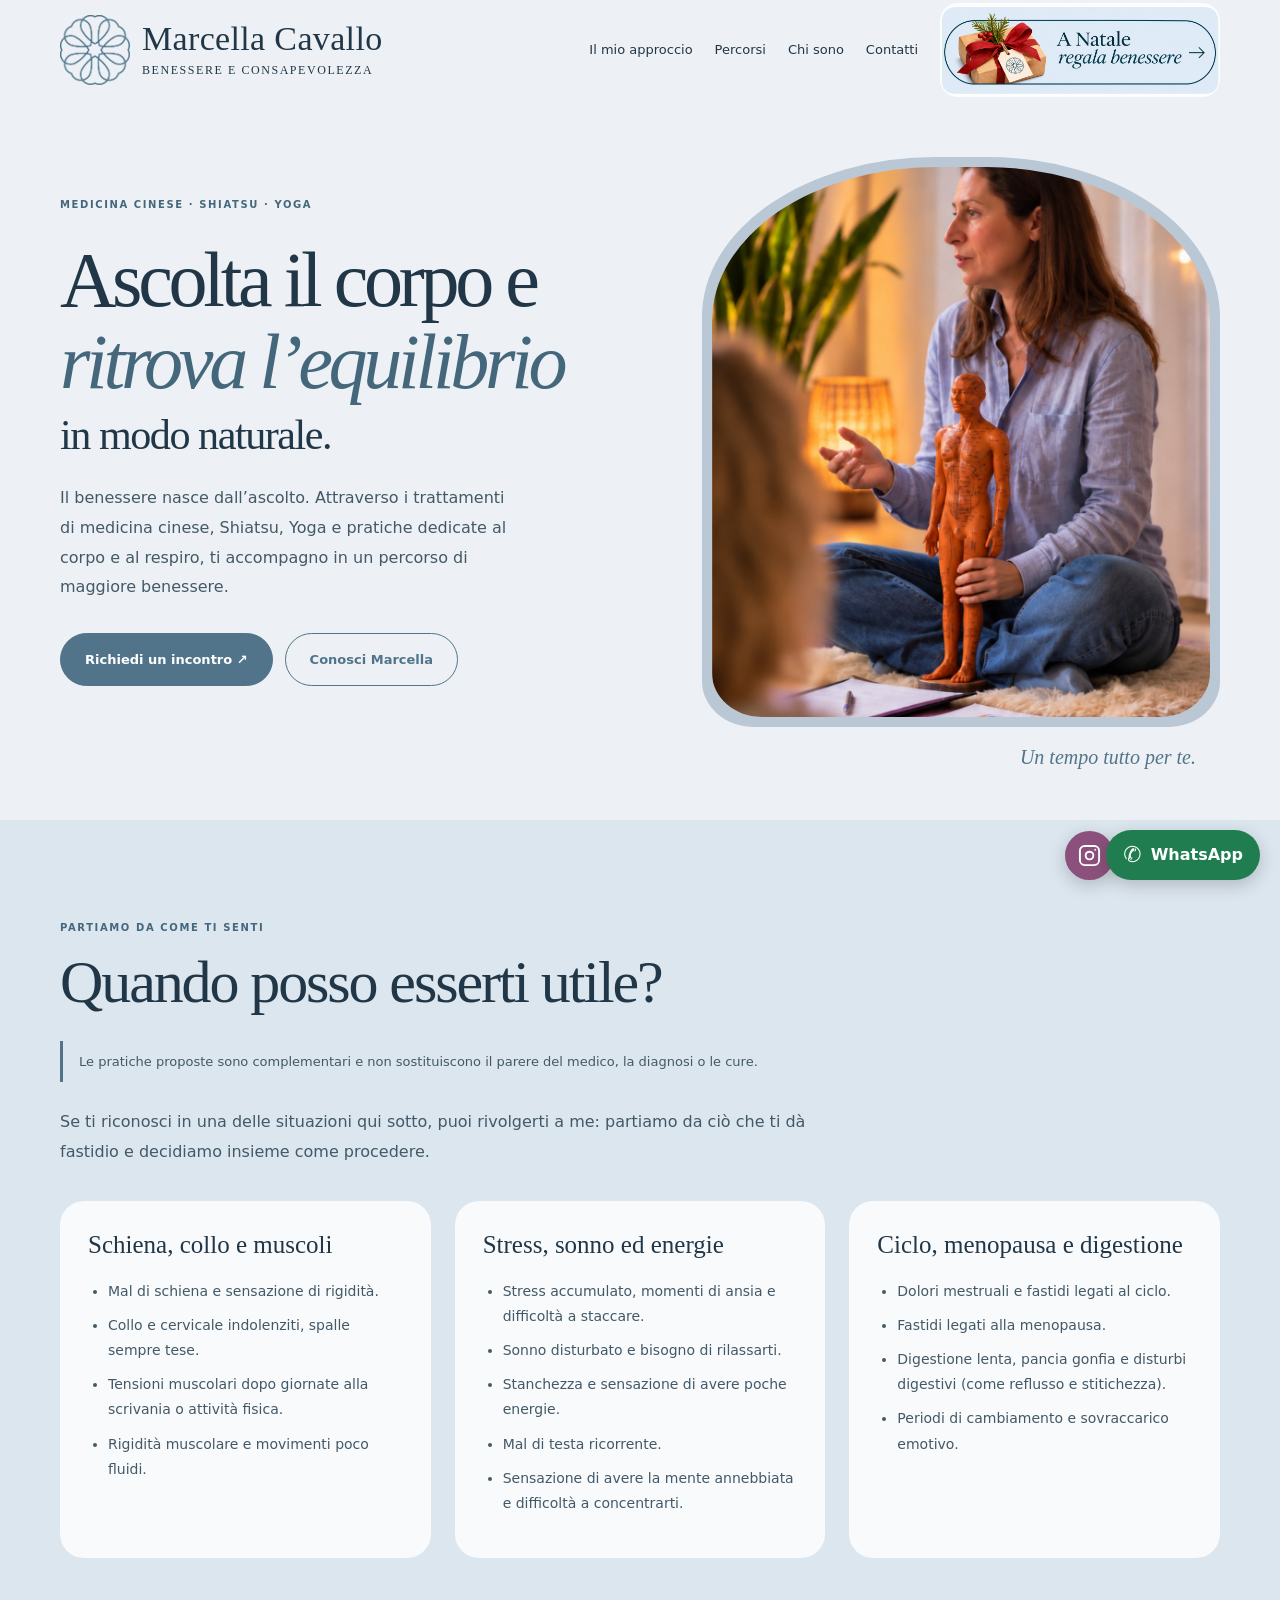
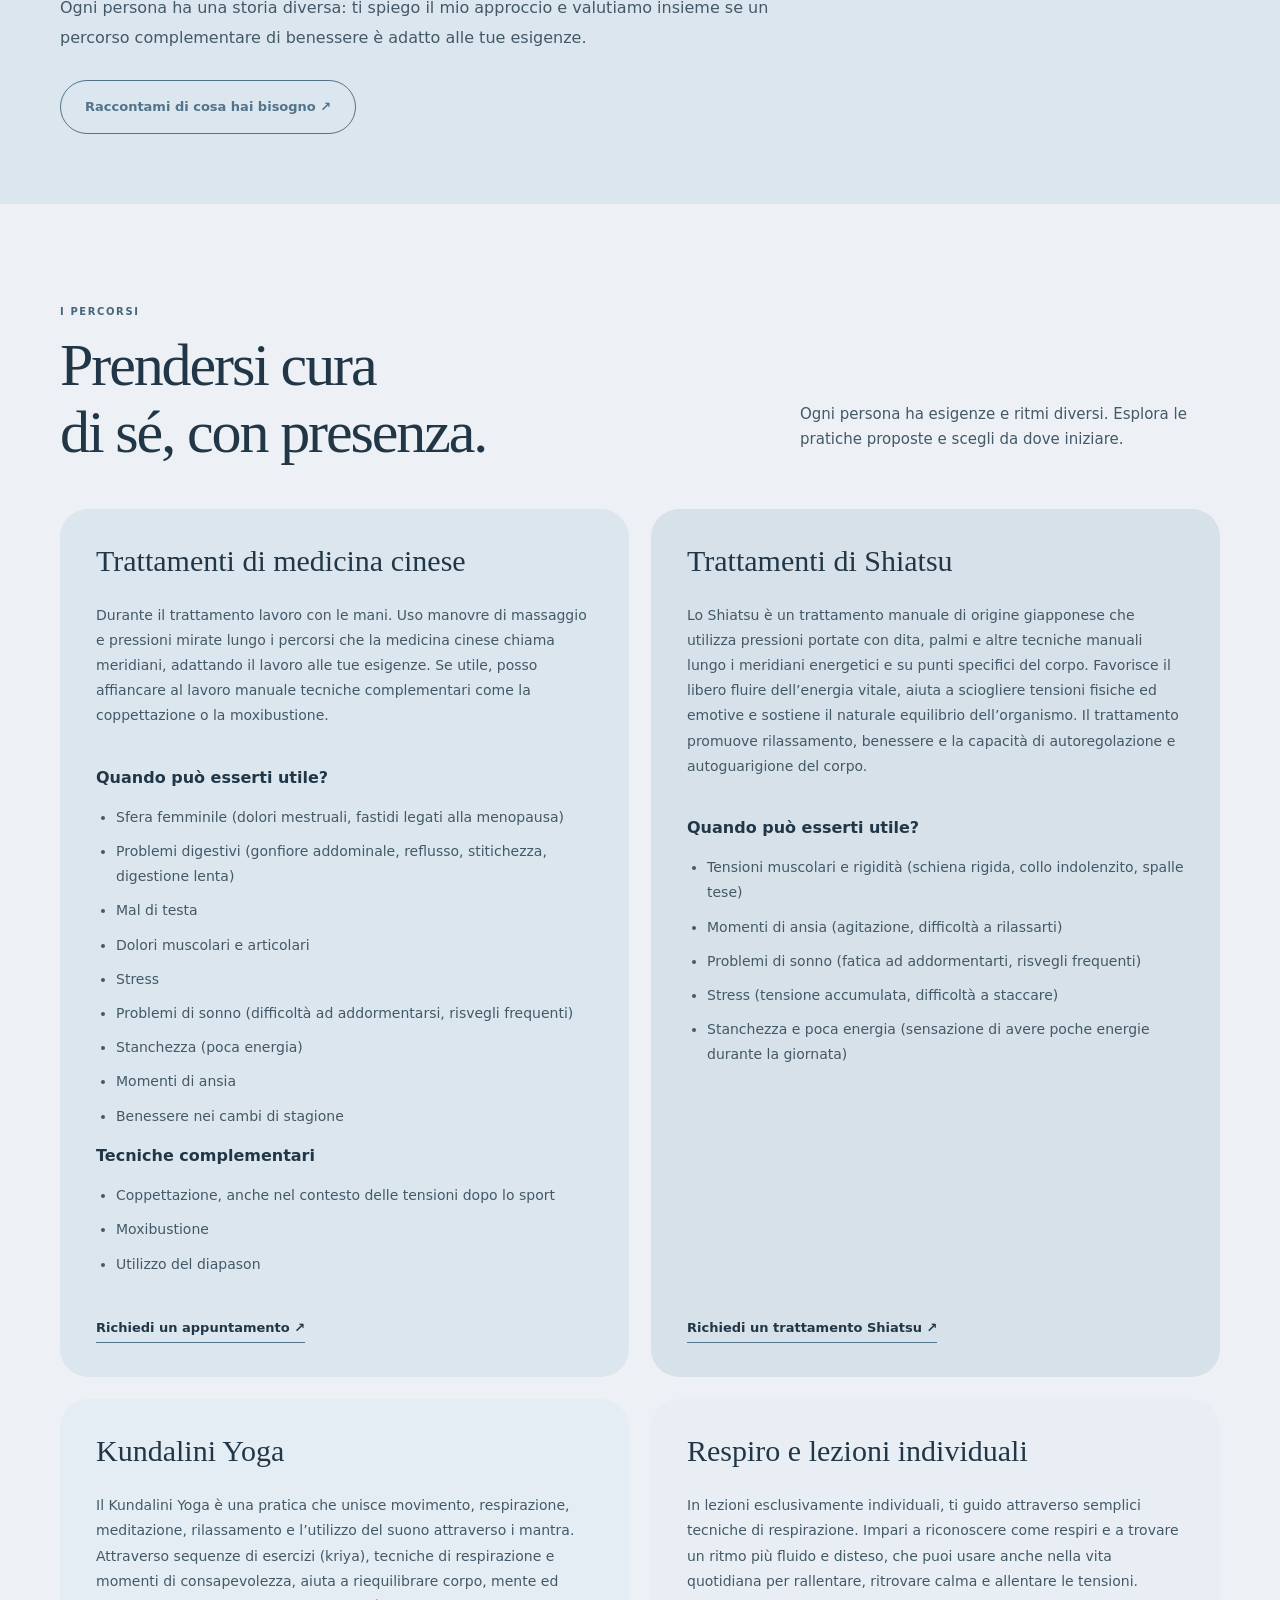
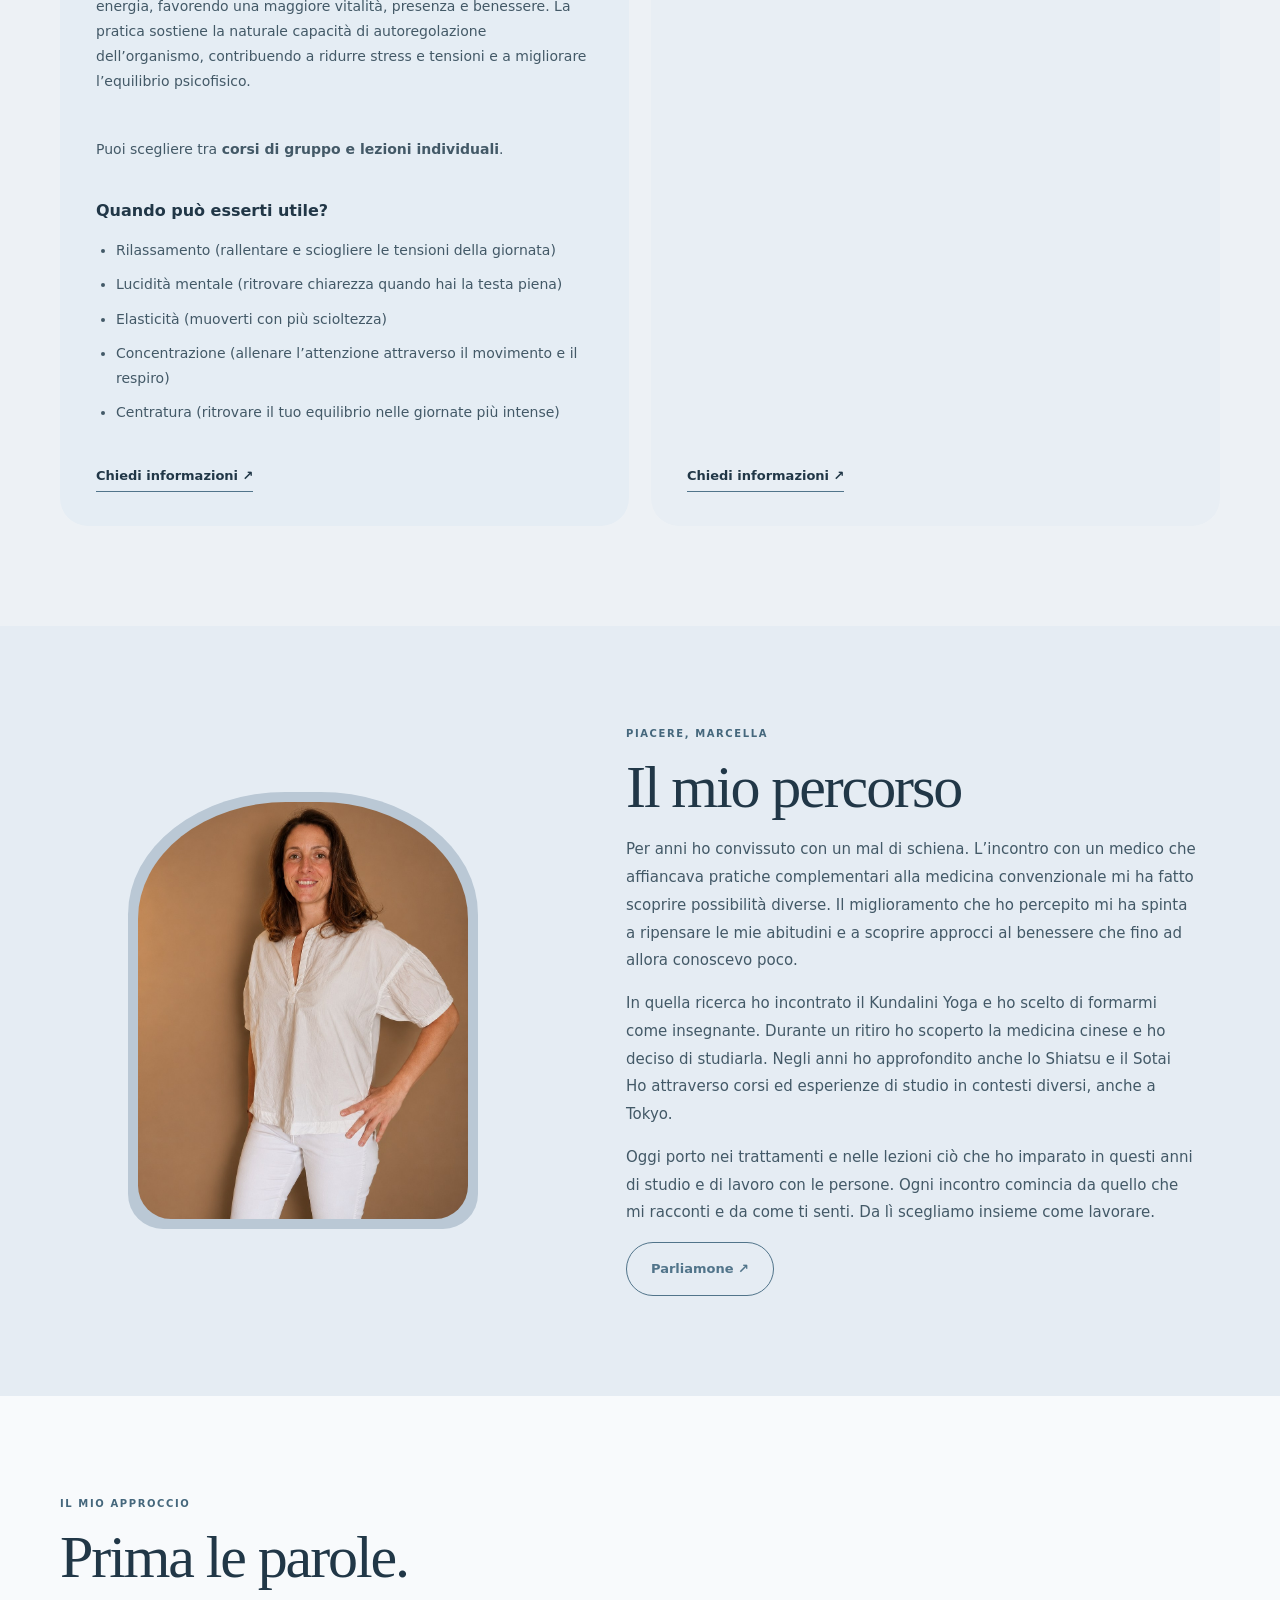
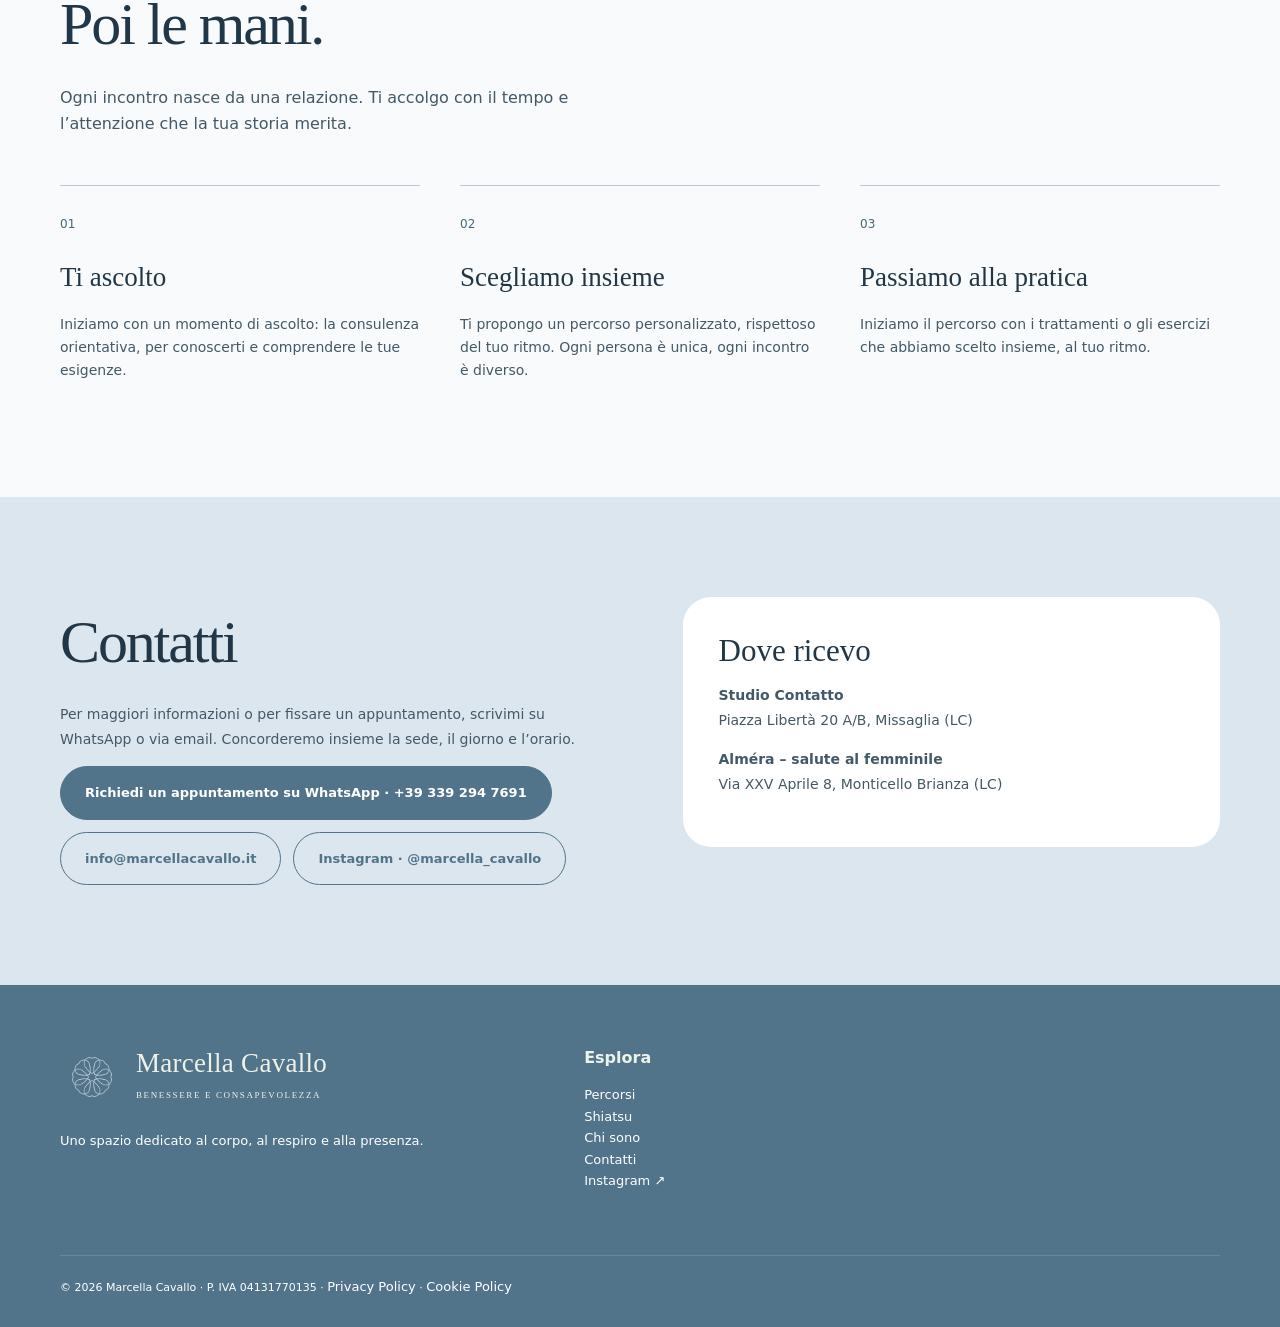
==== commit a4aa8236: "Sostituisce la CTA in testata con il pulsante regalo di Natale" ====
--- a/index.html
+++ b/index.html
@@ -1,7 +1,14 @@
 <!DOCTYPE html>
-<html lang="it"><head><meta charset="UTF-8"><meta name="viewport" content="width=device-width,initial-scale=1"><meta name="theme-color" content="#edf1f5"><meta name="description" content="Marcella Cavallo — Trattamenti di Medicina cinese, Shiatsu, Yoga e pratiche per il benessere. Scopri l'approccio e richiedi informazioni."><title>Marcella Cavallo | Medicina cinese, Shiatsu e Yoga</title><link rel="stylesheet" href="styles.css"><style>
+<html lang="it"><head><meta charset="UTF-8"><meta name="viewport" content="width=device-width,initial-scale=1"><meta name="theme-color" content="#edf1f5"><meta name="description" content="Marcella Cavallo — Trattamenti di Medicina cinese, Shiatsu, Yoga e pratiche per il benessere. Scopri l'approccio e richiedi informazioni."><title>Marcella Cavallo | Medicina cinese, Shiatsu e Yoga</title><link rel="canonical" href="https://marcellacavallo.it/"><meta property="og:type" content="website"><meta property="og:locale" content="it_IT"><meta property="og:title" content="Marcella Cavallo | Medicina cinese, Shiatsu e Yoga"><meta property="og:description" content="Trattamenti di medicina cinese, Shiatsu e Kundalini Yoga a Missaglia e Monticello Brianza. Scopri i percorsi di Marcella Cavallo."><meta property="og:url" content="https://marcellacavallo.it/"><script type="application/ld+json">{"@context":"https://schema.org","@type":"Person","@id":"https://marcellacavallo.it/#marcella","name":"Marcella Cavallo","url":"https://marcellacavallo.it/","description":"Operatrice di trattamenti di medicina cinese e Shiatsu e insegnante di Kundalini Yoga.","email":"info@marcellacavallo.it","telephone":"+39 339 294 7691","sameAs":["https://www.instagram.com/marcella_cavallo/"],"knowsAbout":["Shiatsu","Trattamenti di medicina cinese","Kundalini Yoga","Tecniche di respirazione"],"workLocation":[{"@type":"Place","name":"Studio Contatto","address":{"@type":"PostalAddress","streetAddress":"Piazza Libertà 20 A/B","addressLocality":"Missaglia","addressRegion":"LC","addressCountry":"IT"}},{"@type":"Place","name":"Alméra – salute al femminile","address":{"@type":"PostalAddress","streetAddress":"Via XXV Aprile 8","addressLocality":"Monticello Brianza","addressRegion":"LC","addressCountry":"IT"}}]}</script><link rel="stylesheet" href="styles.css"><style>
 .needs-section{background:var(--soft-blue);padding-bottom:70px}.needs-disclaimer{font-size:13px;color:var(--muted);border-left:3px solid var(--brand-dark);padding:10px 16px;margin:25px 0}.needs-intro{max-width:780px;color:var(--muted);line-height:1.85}.needs-grid{display:grid;grid-template-columns:repeat(3,minmax(0,1fr));gap:24px;margin:35px 0}.needs-grid article{background:var(--cream);padding:28px;border-radius:24px}.needs-grid h3{font-size:25px;line-height:1.25;margin:0 0 18px}.needs-grid ul,.practical-use ul{padding-left:20px;font-size:14px;line-height:1.8;color:var(--muted)}.needs-grid li,.practical-use li{margin-bottom:9px}.practical-use{margin:0 0 26px}.practical-use h4{font-size:16px;margin:10px 0 12px}.practical-use h3{font-size:28px;margin:25px 0 12px}.practical-use p{margin-top:12px}.needs-section .btn{margin-top:12px}@media(max-width:850px){.needs-grid{grid-template-columns:1fr;gap:16px}.needs-grid article{padding:24px}.needs-section{padding-bottom:50px}}
-</style></head><body><a class="skip-link" href="#inizio">Vai al contenuto</a><header class="container nav"><a class="logo" href="#inizio"><img src="assets/logo-fiore.png" alt="" width="70" height="70"><span>Marcella Cavallo<small>Benessere e consapevolezza</small></span></a><button class="menu-toggle" id="menuBtn" aria-label="Apri menu" aria-expanded="false" aria-controls="navLinks">☰</button><nav aria-label="Navigazione principale" class="links" id="navLinks"><a href="#approccio">Il mio approccio</a><a href="#servizi">Percorsi</a><a href="#chisono">Chi sono</a><a href="#contatti">Contatti</a><a class="btn" href="#contatti">Richiedi un incontro ↗</a></nav></header>
+
+/* Christmas header invitation */
+.links .christmas-cta{display:block;flex:0 0 auto;width:280px;max-width:100%;line-height:0;border-radius:18px;transition:transform .2s}
+.christmas-cta img{display:block;width:100%;height:auto;border-radius:inherit}
+.links .christmas-cta:hover{transform:translateY(-1px);text-decoration:none}
+@media(min-width:851px) and (max-width:1100px){.links .christmas-cta{width:220px}.nav .logo{font-size:24px}.nav .logo small{font-size:10px}.nav .logo img{width:58px;height:58px}.links{gap:10px}.nav{gap:16px}}
+@media(max-width:850px){.links .christmas-cta{width:300px;align-self:center}}
+</style></head><body><a class="skip-link" href="#inizio">Vai al contenuto</a><header class="container nav"><a class="logo" href="#inizio"><img src="assets/logo-fiore.png" alt="" width="70" height="70"><span>Marcella Cavallo<small>Benessere e consapevolezza</small></span></a><button class="menu-toggle" id="menuBtn" aria-label="Apri menu" aria-expanded="false" aria-controls="navLinks">☰</button><nav aria-label="Navigazione principale" class="links" id="navLinks"><a href="#approccio">Il mio approccio</a><a href="#servizi">Percorsi</a><a href="#chisono">Chi sono</a><a href="#contatti">Contatti</a><a class="christmas-cta" href="/natale.html"><img src="assets/natale-regala-benessere.png" alt="A Natale regala benessere" width="2172" height="724"></a></nav></header>
 <main id="inizio"><section class="container hero"><div><div class="eyebrow">Medicina cinese · Shiatsu · Yoga</div><h1>Ascolta il corpo e <em>ritrova l’equilibrio</em> <span class="hero-natural">in modo naturale.</span></h1><p>Il benessere nasce dall’ascolto. Attraverso i trattamenti di medicina cinese, Shiatsu, Yoga e pratiche dedicate al corpo e al respiro, ti accompagno in un percorso di maggiore benessere.</p><div class="hero-actions"><a class="btn" href="#contatti">Richiedi un incontro ↗</a><a class="btn outline" href="#chisono">Conosci Marcella</a></div></div><figure class="hero-art"><img src="assets/marcella-ritratto-v3.jpg" alt="Marcella Cavallo durante una spiegazione di medicina cinese" width="1080" height="1350" fetchpriority="high"><figcaption>Un tempo tutto per te.</figcaption></figure></section>
 <section class="section needs-section" id="quando-puo-servire"><div class="container"><div class="eyebrow">Partiamo da come ti senti</div><h2>Quando posso esserti utile?</h2><p class="needs-disclaimer">Le pratiche proposte sono complementari e non sostituiscono il parere del medico, la diagnosi o le cure.</p><p class="needs-intro">Se ti riconosci in una delle situazioni qui sotto, puoi rivolgerti a me: partiamo da ciò che ti dà fastidio e decidiamo insieme come procedere.</p><div class="needs-grid"><article><h3>Schiena, collo e muscoli</h3><ul><li>Mal di schiena e sensazione di rigidità.</li><li>Collo e cervicale indolenziti, spalle sempre tese.</li><li>Tensioni muscolari dopo giornate alla scrivania o attività fisica.</li><li>Rigidità muscolare e movimenti poco fluidi.</li></ul></article><article><h3>Stress, sonno ed energie</h3><ul><li>Stress accumulato, momenti di ansia e difficoltà a staccare.</li><li>Sonno disturbato e bisogno di rilassarti.</li><li>Stanchezza e sensazione di avere poche energie.</li><li>Mal di testa ricorrente.</li><li>Sensazione di avere la mente annebbiata e difficoltà a concentrarti.</li></ul></article><article><h3>Ciclo, menopausa e digestione</h3><ul><li>Dolori mestruali e fastidi legati al ciclo.</li><li>Fastidi legati alla menopausa.</li><li>Digestione lenta, pancia gonfia e disturbi digestivi (come reflusso e stitichezza).</li><li>Periodi di cambiamento e sovraccarico emotivo.</li></ul></article></div><p class="needs-intro">Ogni persona ha una storia diversa: ti spiego il mio approccio e valutiamo insieme se un percorso complementare di benessere è adatto alle tue esigenze.</p><a class="btn outline" href="#contatti">Raccontami di cosa hai bisogno ↗</a></div></section><section class="section" id="servizi"><div class="container"><div class="section-head"><div><div class="eyebrow">I percorsi</div><h2>Prendersi cura<br>di sé, con presenza.</h2></div><p>Ogni persona ha esigenze e ritmi diversi. Esplora le pratiche proposte e scegli da dove iniziare.</p></div><div class="services">
 <article class="service" id="medicina-cinese">
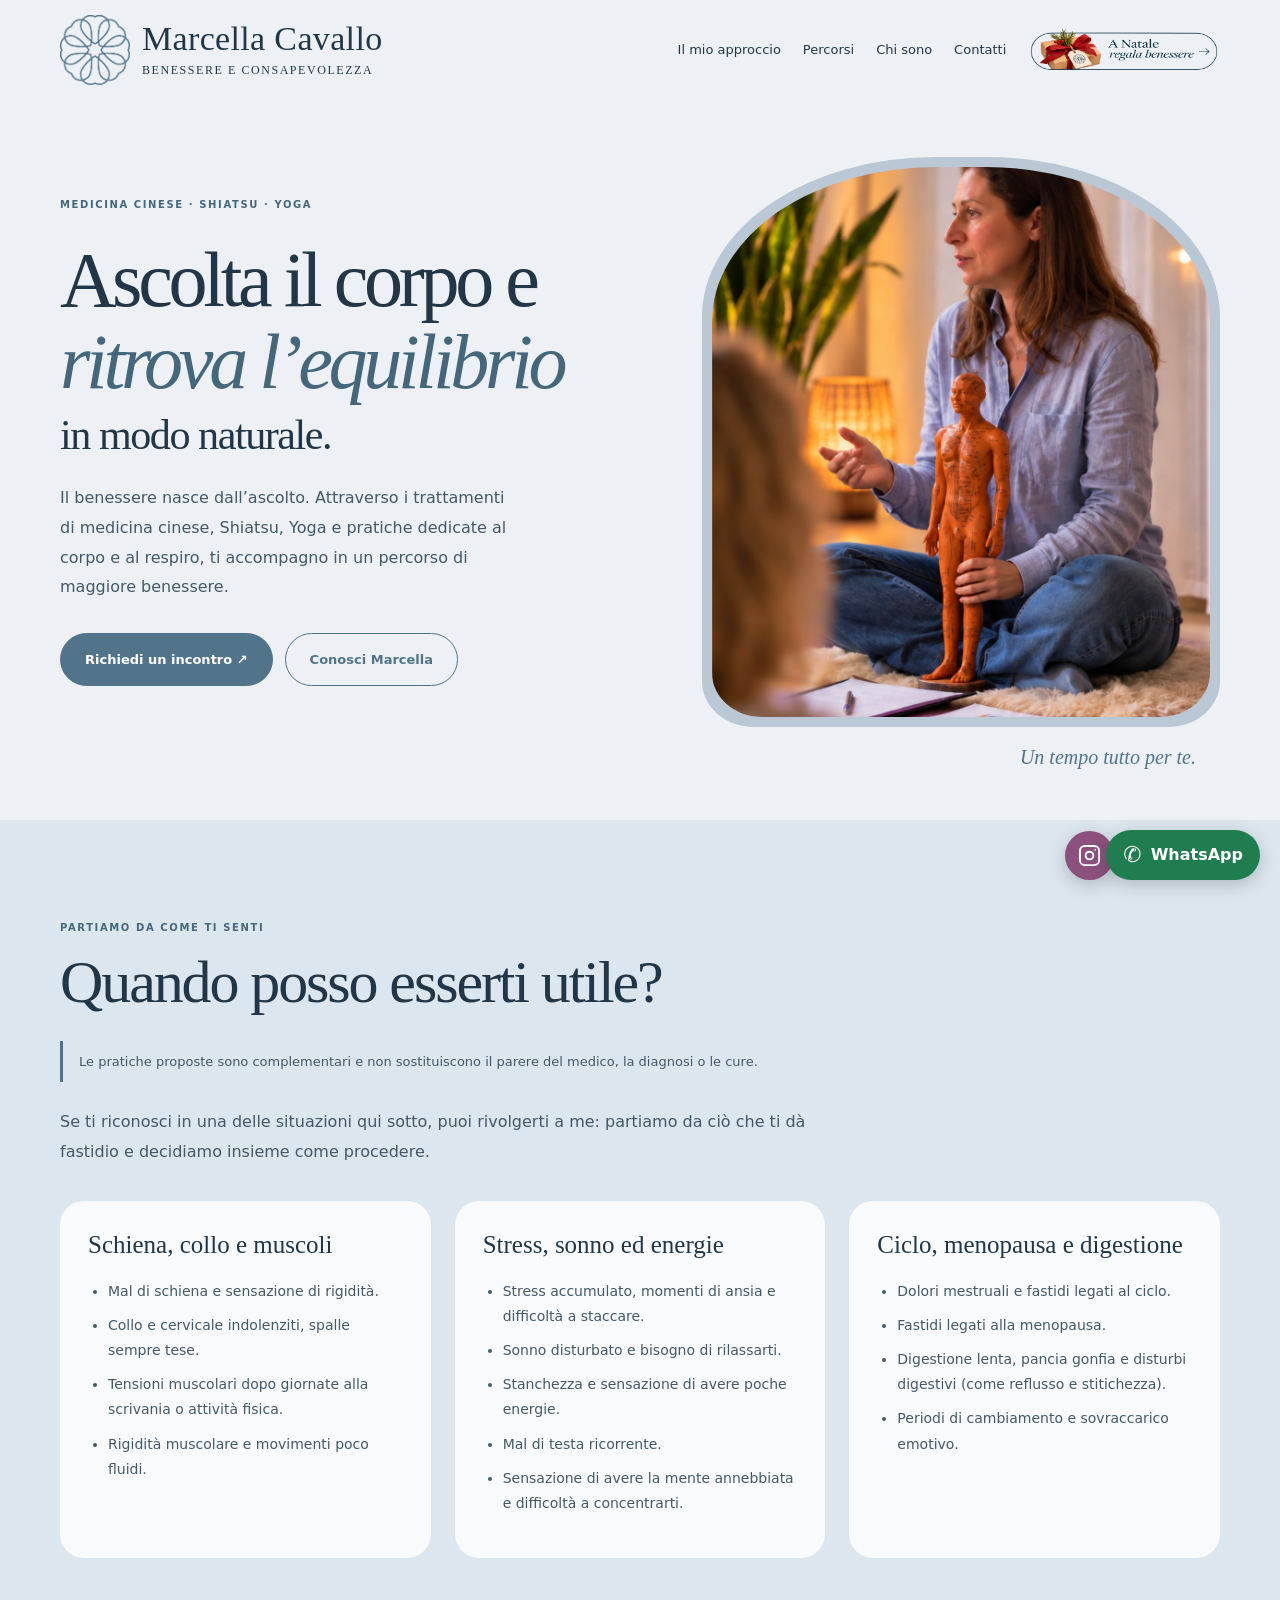
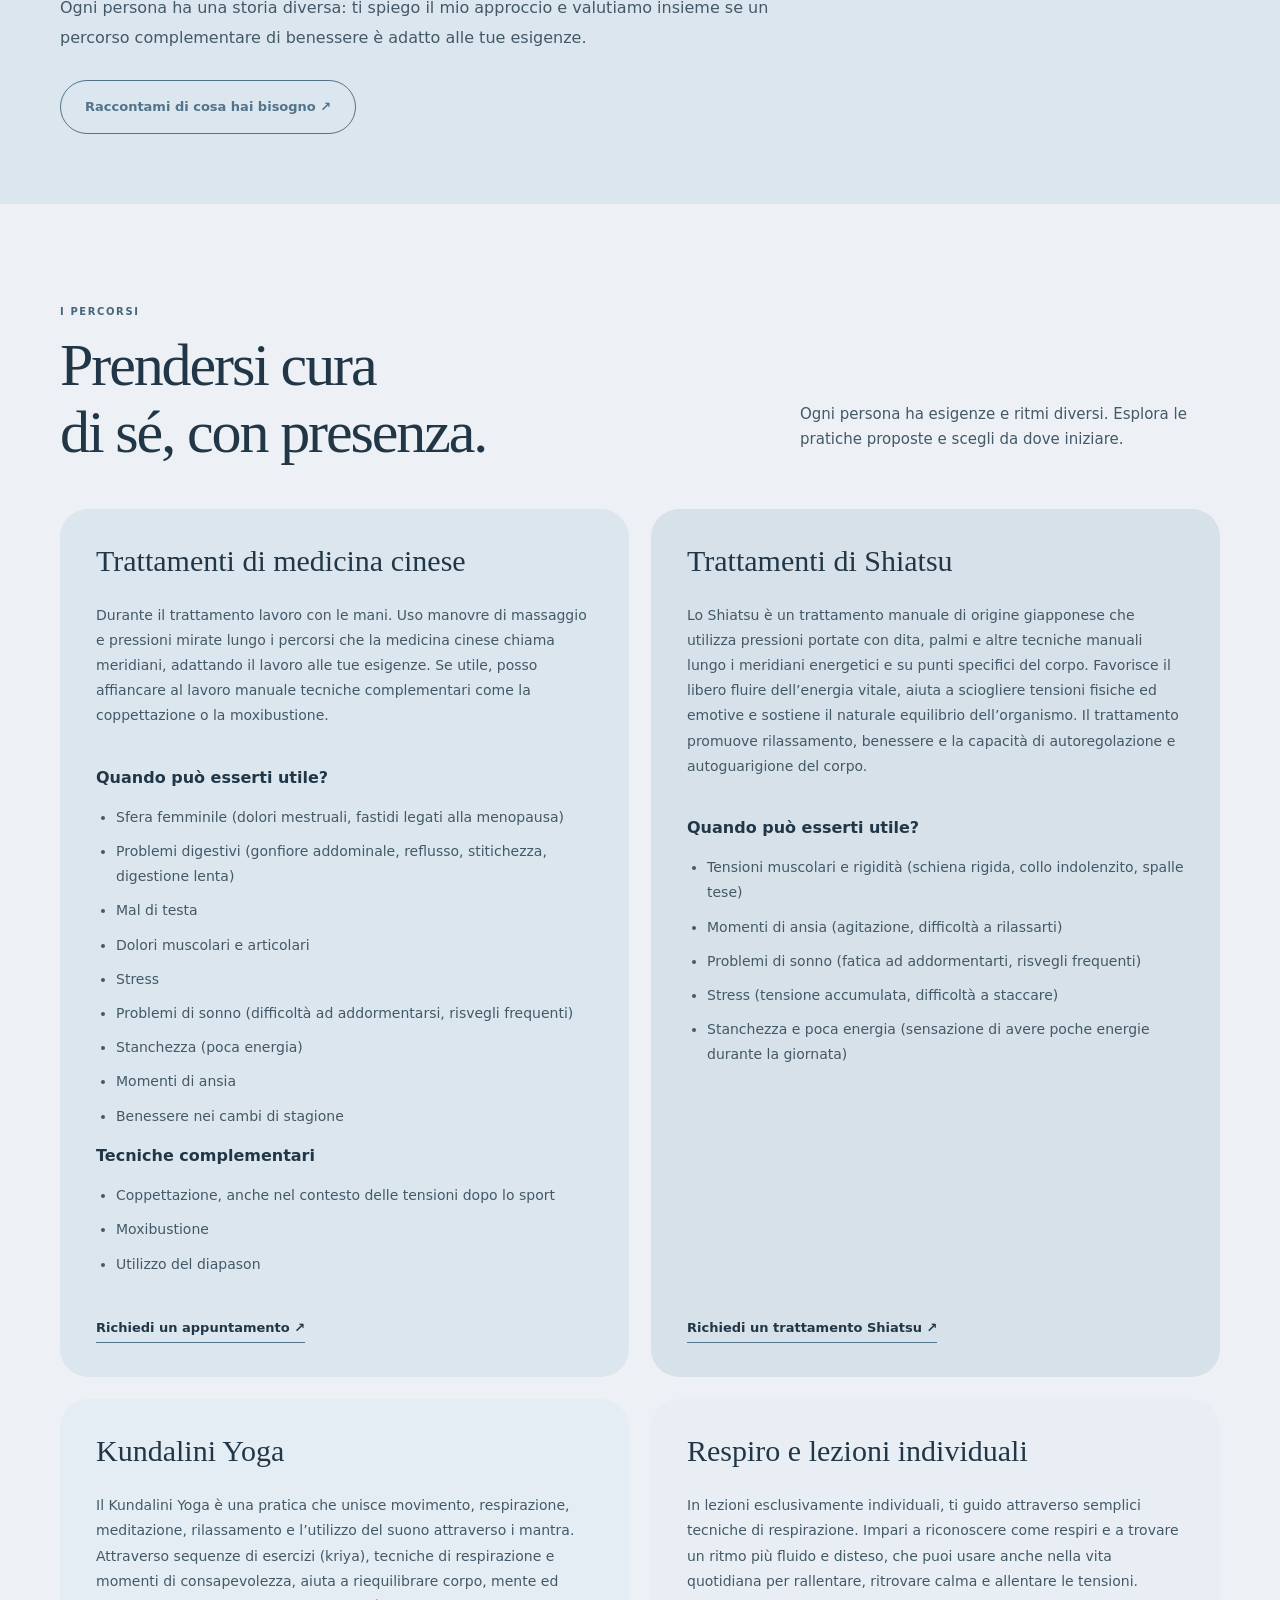
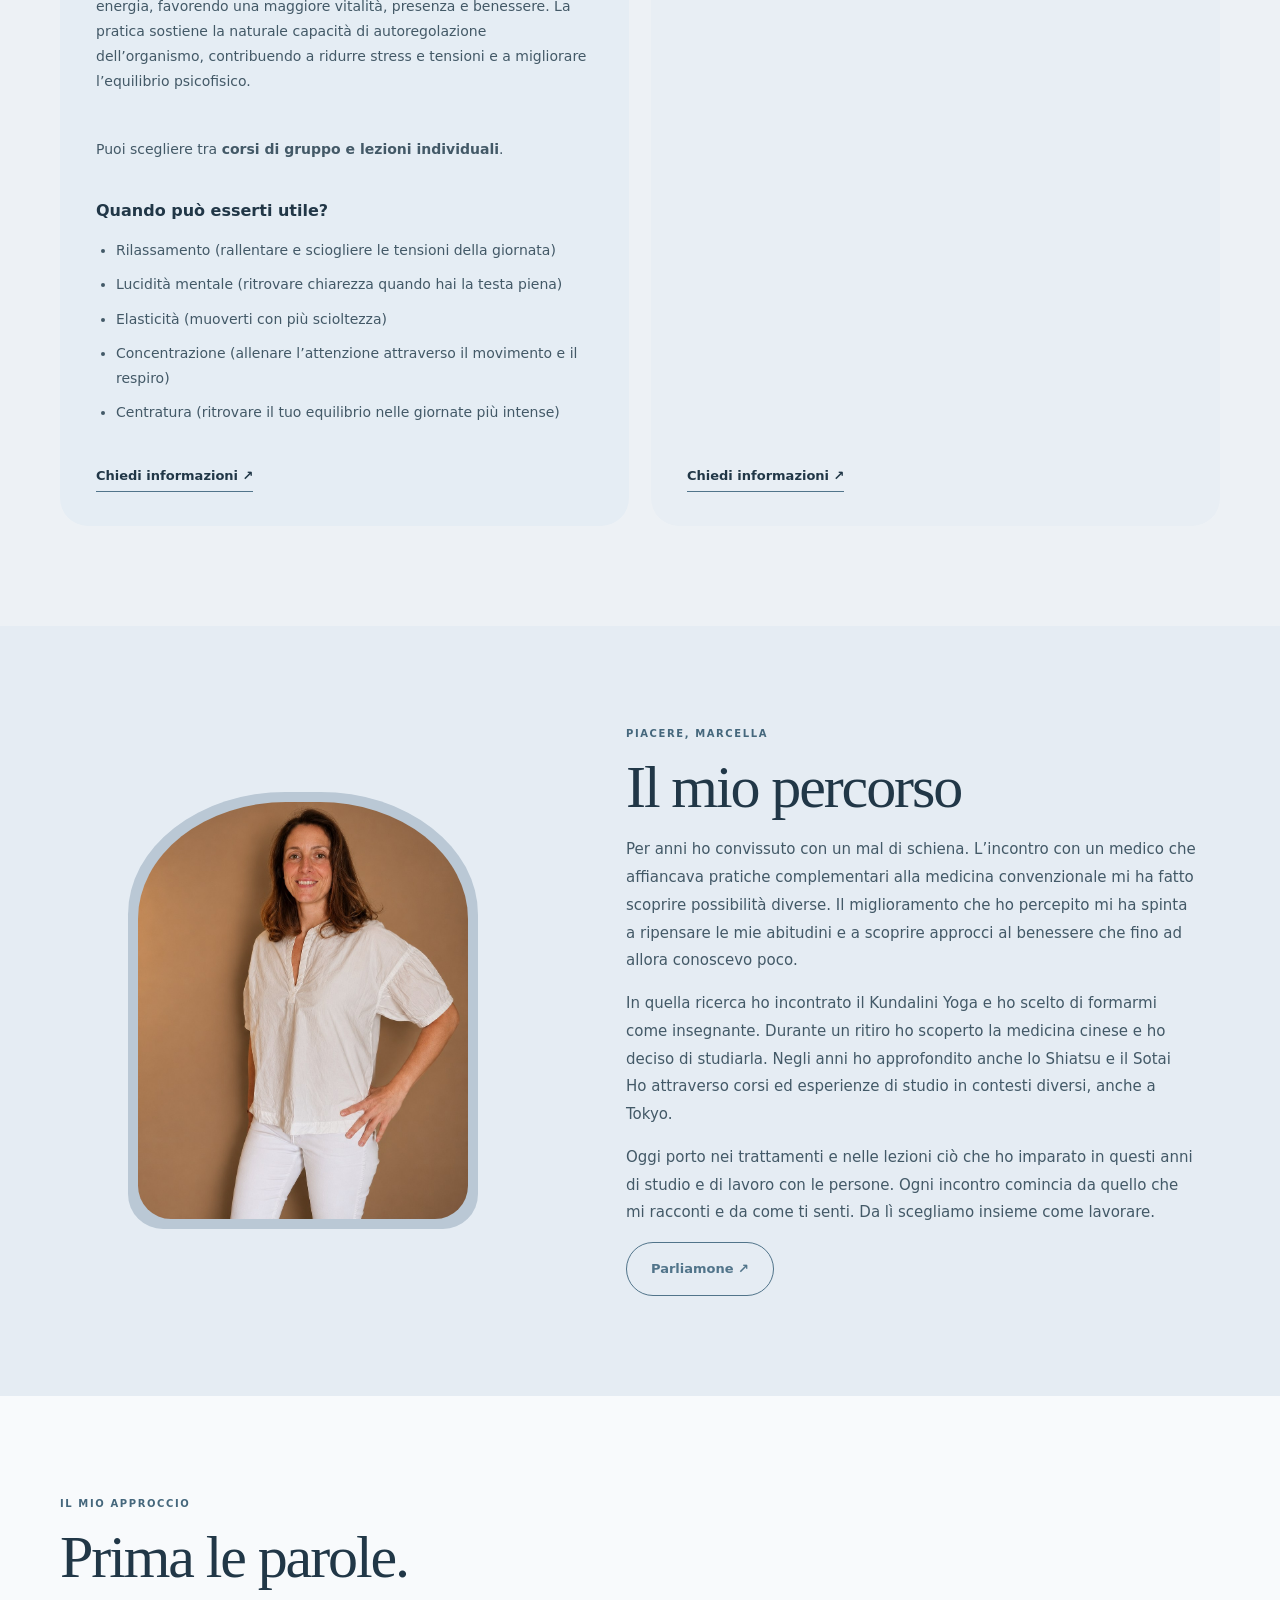
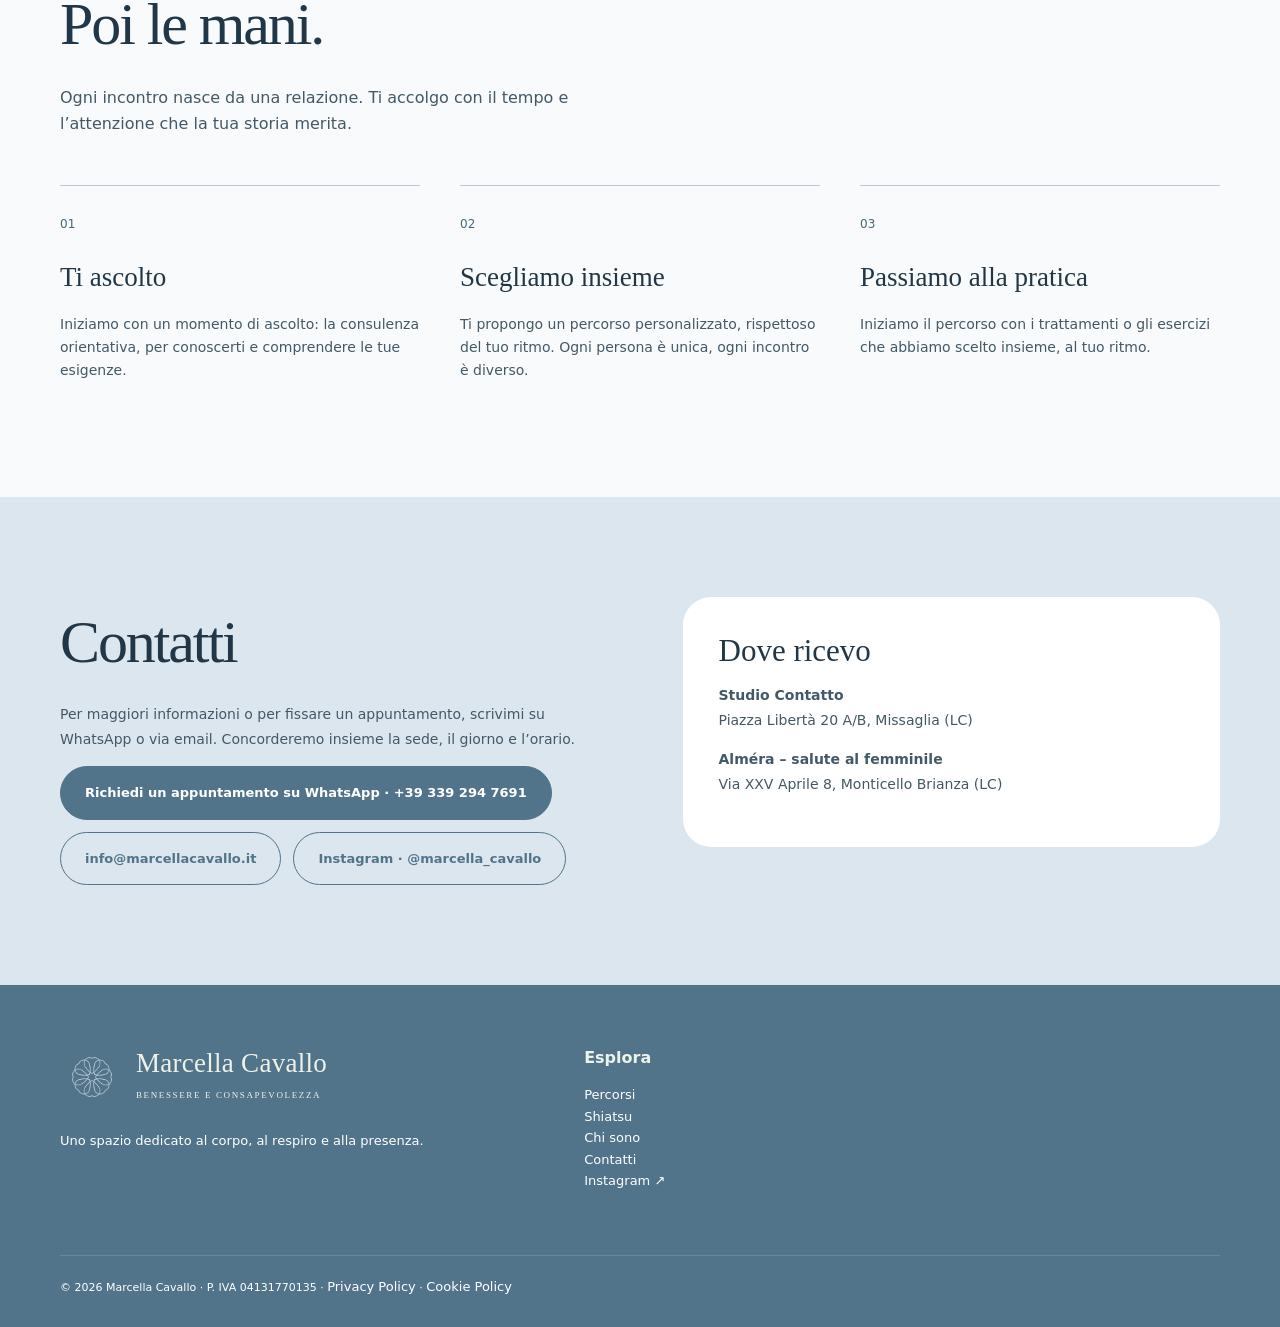
==== commit 756964b7: "Rende trasparente il pulsante Natale e ripristina le dimensioni della CTA originale" ====
--- a/index.html
+++ b/index.html
@@ -3,12 +3,12 @@
 .needs-section{background:var(--soft-blue);padding-bottom:70px}.needs-disclaimer{font-size:13px;color:var(--muted);border-left:3px solid var(--brand-dark);padding:10px 16px;margin:25px 0}.needs-intro{max-width:780px;color:var(--muted);line-height:1.85}.needs-grid{display:grid;grid-template-columns:repeat(3,minmax(0,1fr));gap:24px;margin:35px 0}.needs-grid article{background:var(--cream);padding:28px;border-radius:24px}.needs-grid h3{font-size:25px;line-height:1.25;margin:0 0 18px}.needs-grid ul,.practical-use ul{padding-left:20px;font-size:14px;line-height:1.8;color:var(--muted)}.needs-grid li,.practical-use li{margin-bottom:9px}.practical-use{margin:0 0 26px}.practical-use h4{font-size:16px;margin:10px 0 12px}.practical-use h3{font-size:28px;margin:25px 0 12px}.practical-use p{margin-top:12px}.needs-section .btn{margin-top:12px}@media(max-width:850px){.needs-grid{grid-template-columns:1fr;gap:16px}.needs-grid article{padding:24px}.needs-section{padding-bottom:50px}}
 
 /* Christmas header invitation */
-.links .christmas-cta{display:block;flex:0 0 auto;width:280px;max-width:100%;line-height:0;border-radius:18px;transition:transform .2s}
-.christmas-cta img{display:block;width:100%;height:auto;border-radius:inherit}
+.links .christmas-cta{display:block;flex:0 0 auto;width:191.75px;height:53.4375px;max-width:100%;line-height:0;background:transparent;border-radius:18px;transition:transform .2s}
+.christmas-cta img{display:block;width:100%;height:100%;object-fit:fill;border-radius:inherit}
 .links .christmas-cta:hover{transform:translateY(-1px);text-decoration:none}
-@media(min-width:851px) and (max-width:1100px){.links .christmas-cta{width:220px}.nav .logo{font-size:24px}.nav .logo small{font-size:10px}.nav .logo img{width:58px;height:58px}.links{gap:10px}.nav{gap:16px}}
-@media(max-width:850px){.links .christmas-cta{width:300px;align-self:center}}
-</style></head><body><a class="skip-link" href="#inizio">Vai al contenuto</a><header class="container nav"><a class="logo" href="#inizio"><img src="assets/logo-fiore.png" alt="" width="70" height="70"><span>Marcella Cavallo<small>Benessere e consapevolezza</small></span></a><button class="menu-toggle" id="menuBtn" aria-label="Apri menu" aria-expanded="false" aria-controls="navLinks">☰</button><nav aria-label="Navigazione principale" class="links" id="navLinks"><a href="#approccio">Il mio approccio</a><a href="#servizi">Percorsi</a><a href="#chisono">Chi sono</a><a href="#contatti">Contatti</a><a class="christmas-cta" href="/natale.html"><img src="assets/natale-regala-benessere.png" alt="A Natale regala benessere" width="2172" height="724"></a></nav></header>
+@media(min-width:851px) and (max-width:1100px){.links .christmas-cta{width:167.75px;height:48px}.nav .logo{font-size:24px}.nav .logo small{font-size:10px}.nav .logo img{width:58px;height:58px}.links{gap:10px}.nav{gap:16px}}
+@media(max-width:850px){.links .christmas-cta{width:191.75px;height:53.4375px;align-self:center}}
+</style></head><body><a class="skip-link" href="#inizio">Vai al contenuto</a><header class="container nav"><a class="logo" href="#inizio"><img src="assets/logo-fiore.png" alt="" width="70" height="70"><span>Marcella Cavallo<small>Benessere e consapevolezza</small></span></a><button class="menu-toggle" id="menuBtn" aria-label="Apri menu" aria-expanded="false" aria-controls="navLinks">☰</button><nav aria-label="Navigazione principale" class="links" id="navLinks"><a href="#approccio">Il mio approccio</a><a href="#servizi">Percorsi</a><a href="#chisono">Chi sono</a><a href="#contatti">Contatti</a><a class="christmas-cta" href="/natale.html"><img src="assets/natale-regala-benessere-trasparente.png" alt="A Natale regala benessere" width="2172" height="724"></a></nav></header>
 <main id="inizio"><section class="container hero"><div><div class="eyebrow">Medicina cinese · Shiatsu · Yoga</div><h1>Ascolta il corpo e <em>ritrova l’equilibrio</em> <span class="hero-natural">in modo naturale.</span></h1><p>Il benessere nasce dall’ascolto. Attraverso i trattamenti di medicina cinese, Shiatsu, Yoga e pratiche dedicate al corpo e al respiro, ti accompagno in un percorso di maggiore benessere.</p><div class="hero-actions"><a class="btn" href="#contatti">Richiedi un incontro ↗</a><a class="btn outline" href="#chisono">Conosci Marcella</a></div></div><figure class="hero-art"><img src="assets/marcella-ritratto-v3.jpg" alt="Marcella Cavallo durante una spiegazione di medicina cinese" width="1080" height="1350" fetchpriority="high"><figcaption>Un tempo tutto per te.</figcaption></figure></section>
 <section class="section needs-section" id="quando-puo-servire"><div class="container"><div class="eyebrow">Partiamo da come ti senti</div><h2>Quando posso esserti utile?</h2><p class="needs-disclaimer">Le pratiche proposte sono complementari e non sostituiscono il parere del medico, la diagnosi o le cure.</p><p class="needs-intro">Se ti riconosci in una delle situazioni qui sotto, puoi rivolgerti a me: partiamo da ciò che ti dà fastidio e decidiamo insieme come procedere.</p><div class="needs-grid"><article><h3>Schiena, collo e muscoli</h3><ul><li>Mal di schiena e sensazione di rigidità.</li><li>Collo e cervicale indolenziti, spalle sempre tese.</li><li>Tensioni muscolari dopo giornate alla scrivania o attività fisica.</li><li>Rigidità muscolare e movimenti poco fluidi.</li></ul></article><article><h3>Stress, sonno ed energie</h3><ul><li>Stress accumulato, momenti di ansia e difficoltà a staccare.</li><li>Sonno disturbato e bisogno di rilassarti.</li><li>Stanchezza e sensazione di avere poche energie.</li><li>Mal di testa ricorrente.</li><li>Sensazione di avere la mente annebbiata e difficoltà a concentrarti.</li></ul></article><article><h3>Ciclo, menopausa e digestione</h3><ul><li>Dolori mestruali e fastidi legati al ciclo.</li><li>Fastidi legati alla menopausa.</li><li>Digestione lenta, pancia gonfia e disturbi digestivi (come reflusso e stitichezza).</li><li>Periodi di cambiamento e sovraccarico emotivo.</li></ul></article></div><p class="needs-intro">Ogni persona ha una storia diversa: ti spiego il mio approccio e valutiamo insieme se un percorso complementare di benessere è adatto alle tue esigenze.</p><a class="btn outline" href="#contatti">Raccontami di cosa hai bisogno ↗</a></div></section><section class="section" id="servizi"><div class="container"><div class="section-head"><div><div class="eyebrow">I percorsi</div><h2>Prendersi cura<br>di sé, con presenza.</h2></div><p>Ogni persona ha esigenze e ritmi diversi. Esplora le pratiche proposte e scegli da dove iniziare.</p></div><div class="services">
 <article class="service" id="medicina-cinese">
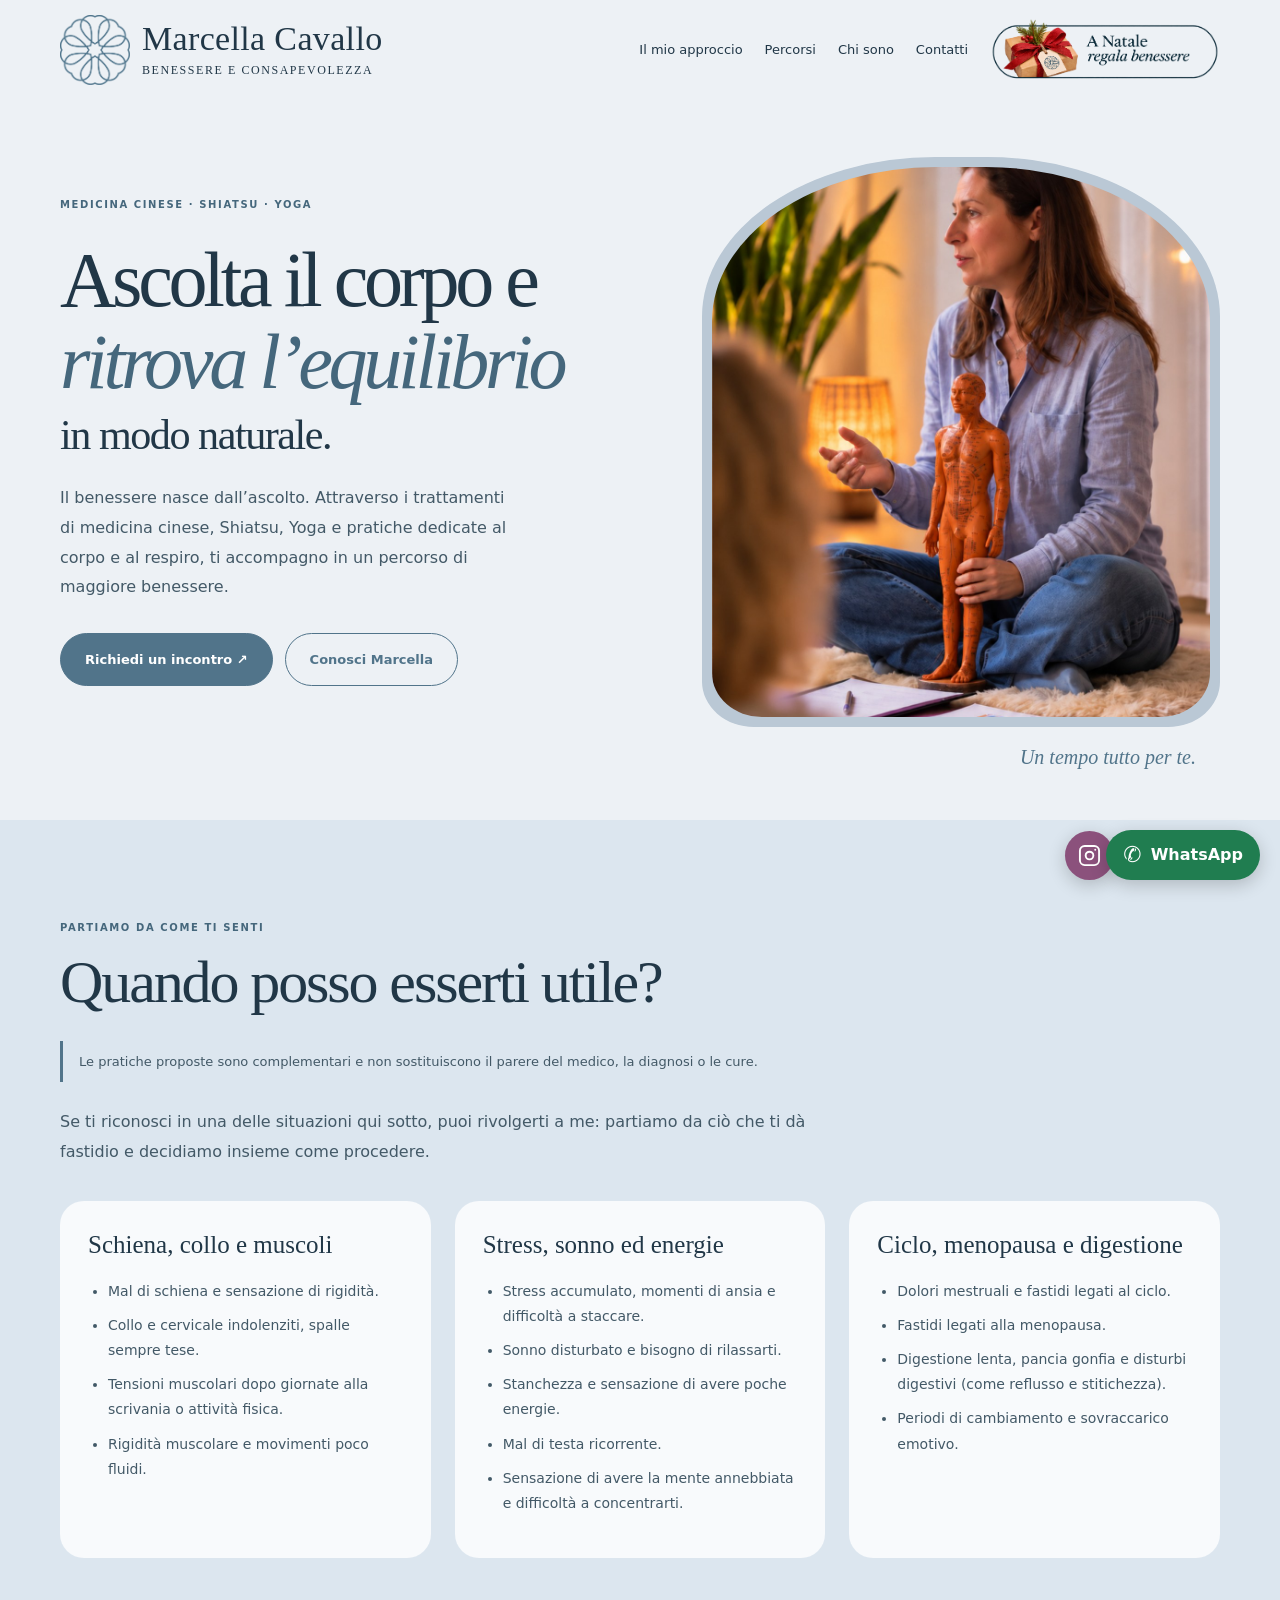
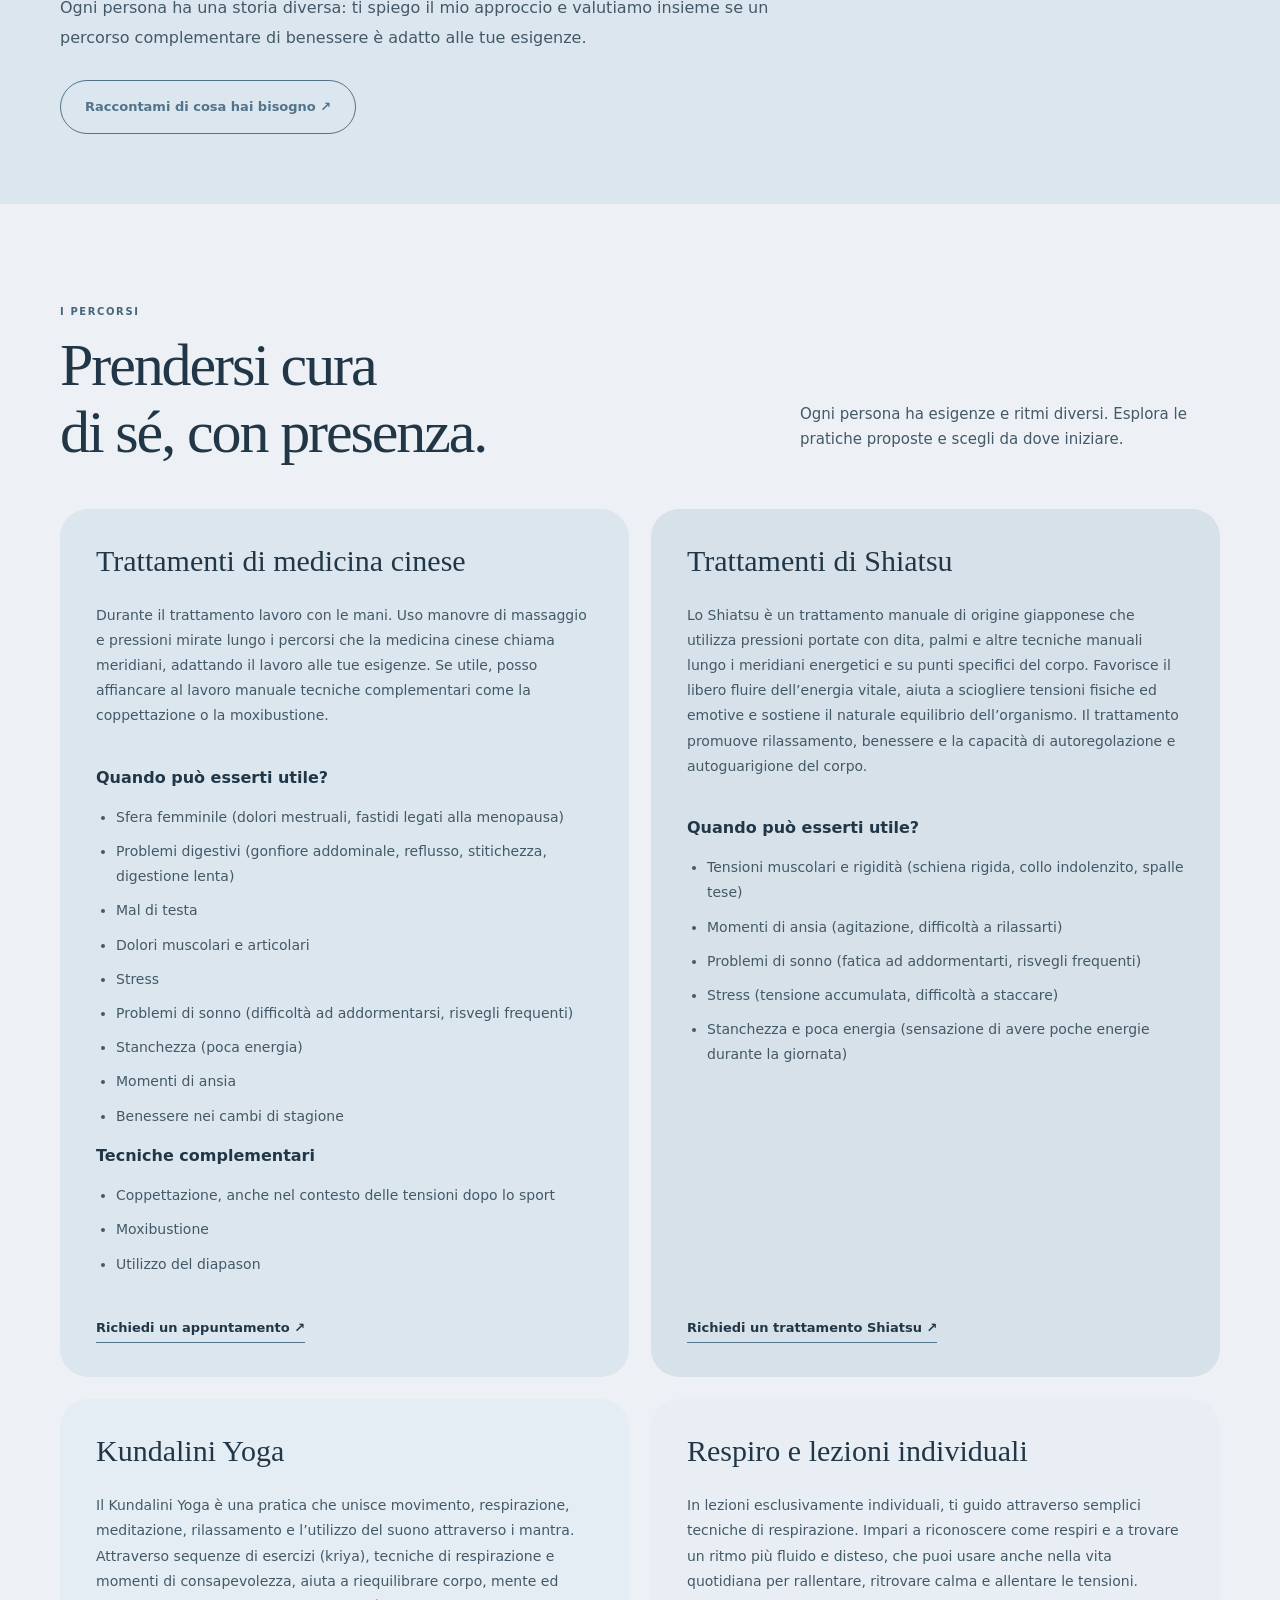
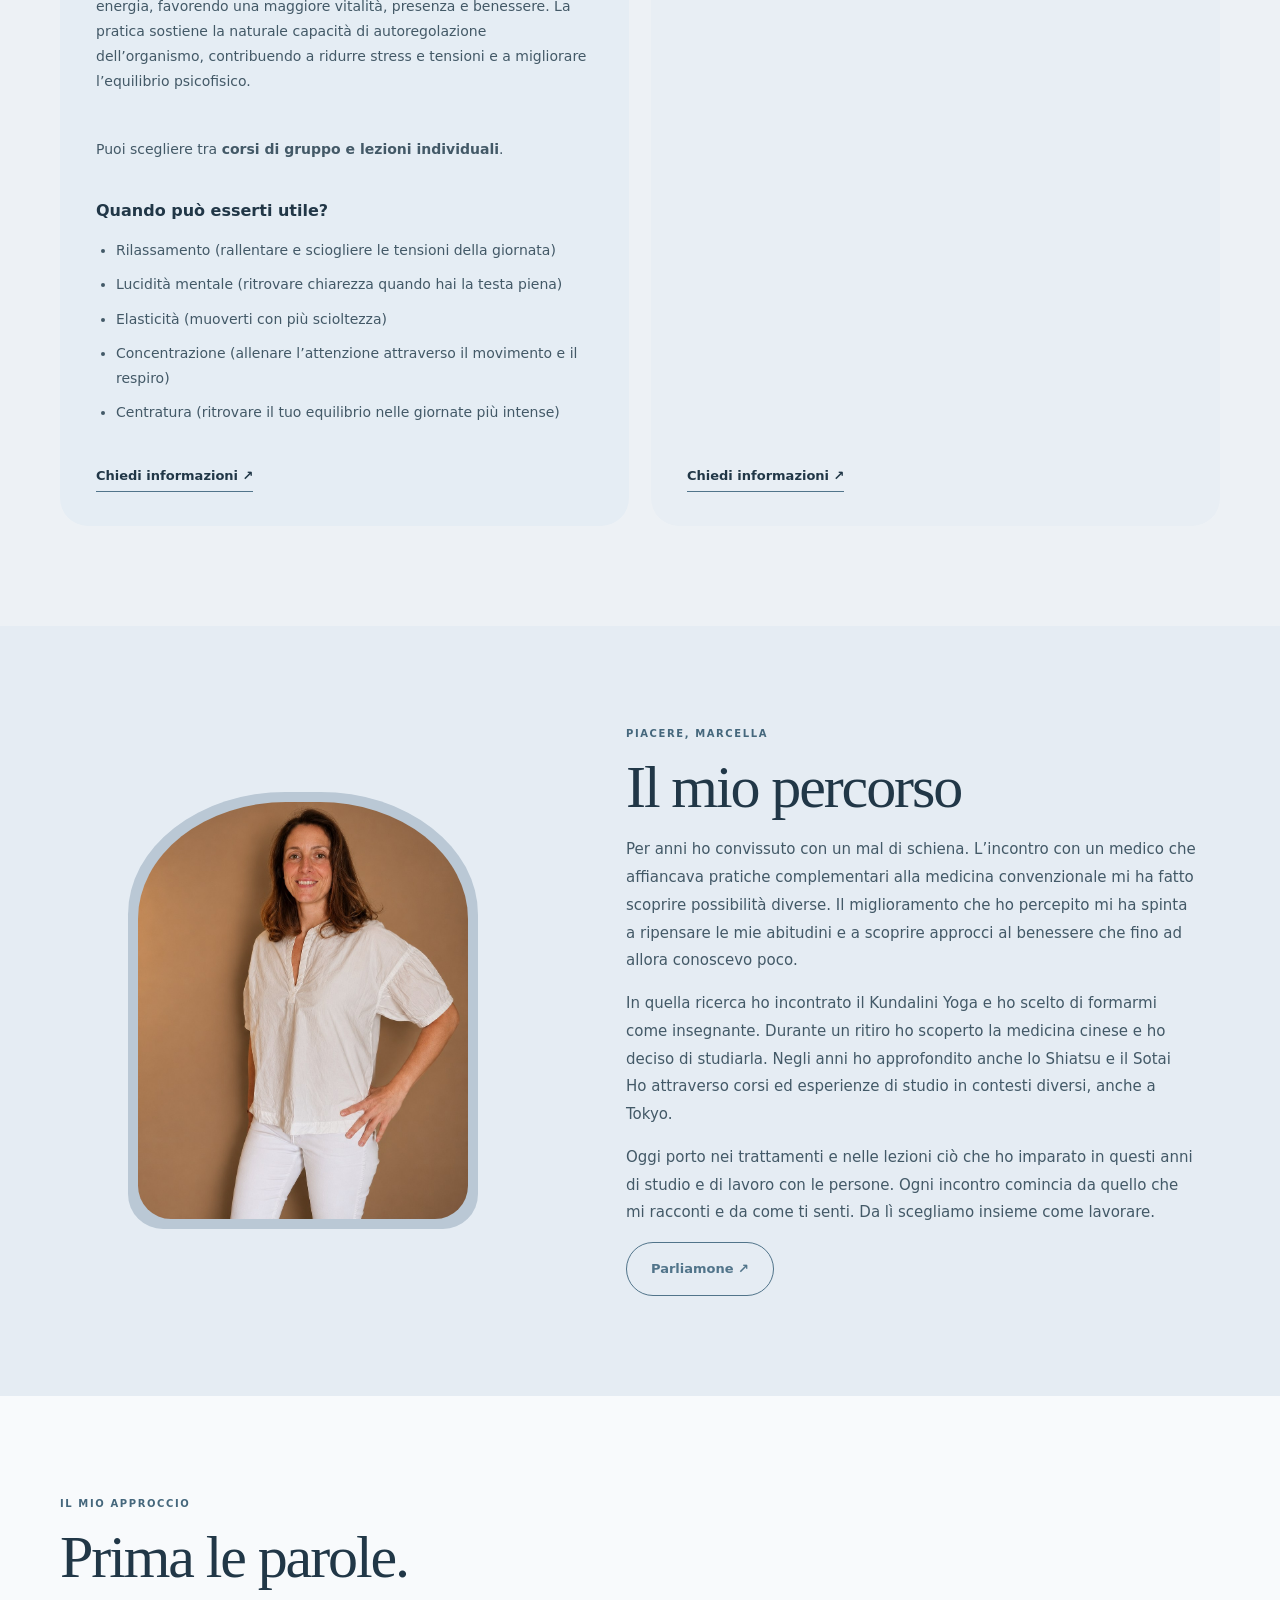
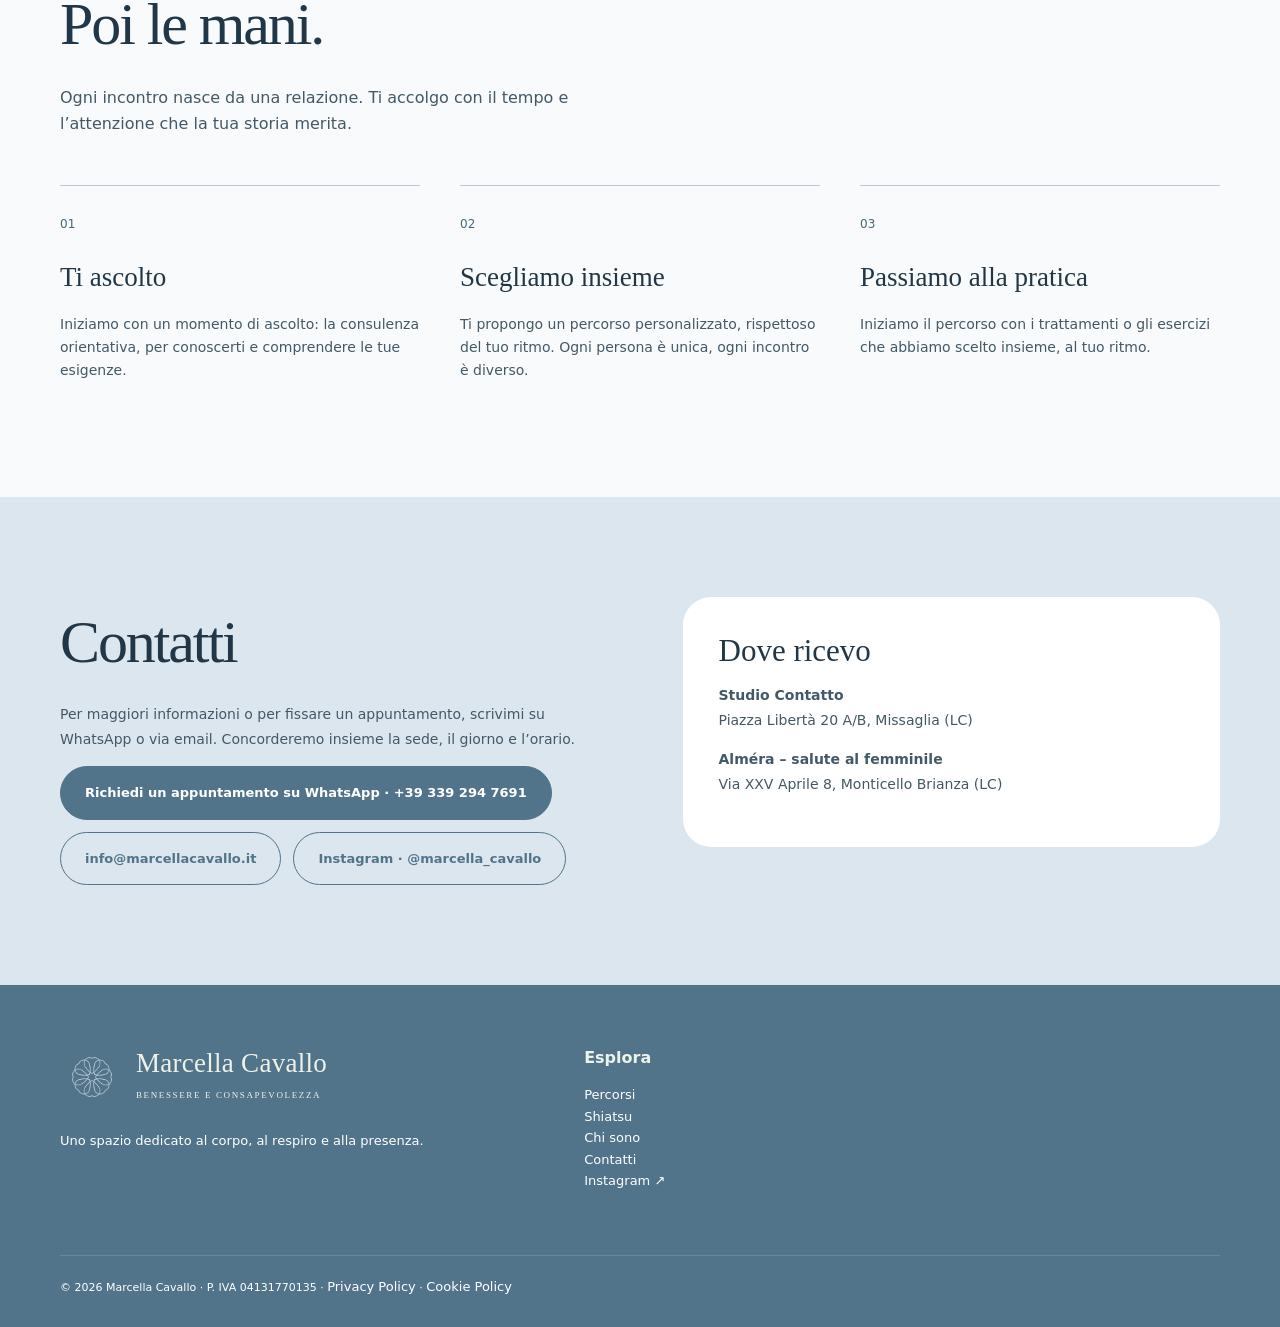
==== commit bd5ef125: "Ingrandisce il pulsante Natale mantenendo le proporzioni e rimuove la freccia" ====
--- a/index.html
+++ b/index.html
@@ -3,12 +3,12 @@
 .needs-section{background:var(--soft-blue);padding-bottom:70px}.needs-disclaimer{font-size:13px;color:var(--muted);border-left:3px solid var(--brand-dark);padding:10px 16px;margin:25px 0}.needs-intro{max-width:780px;color:var(--muted);line-height:1.85}.needs-grid{display:grid;grid-template-columns:repeat(3,minmax(0,1fr));gap:24px;margin:35px 0}.needs-grid article{background:var(--cream);padding:28px;border-radius:24px}.needs-grid h3{font-size:25px;line-height:1.25;margin:0 0 18px}.needs-grid ul,.practical-use ul{padding-left:20px;font-size:14px;line-height:1.8;color:var(--muted)}.needs-grid li,.practical-use li{margin-bottom:9px}.practical-use{margin:0 0 26px}.practical-use h4{font-size:16px;margin:10px 0 12px}.practical-use h3{font-size:28px;margin:25px 0 12px}.practical-use p{margin-top:12px}.needs-section .btn{margin-top:12px}@media(max-width:850px){.needs-grid{grid-template-columns:1fr;gap:16px}.needs-grid article{padding:24px}.needs-section{padding-bottom:50px}}
 
 /* Christmas header invitation */
-.links .christmas-cta{display:block;flex:0 0 auto;width:191.75px;height:53.4375px;max-width:100%;line-height:0;background:transparent;border-radius:18px;transition:transform .2s}
-.christmas-cta img{display:block;width:100%;height:100%;object-fit:fill;border-radius:inherit}
+.links .christmas-cta{display:block;flex:0 0 auto;width:230px;height:auto;max-width:100%;line-height:0;background:transparent;border-radius:18px;transition:transform .2s}
+.christmas-cta img{display:block;width:100%;height:auto;object-fit:contain;border-radius:inherit}
 .links .christmas-cta:hover{transform:translateY(-1px);text-decoration:none}
-@media(min-width:851px) and (max-width:1100px){.links .christmas-cta{width:167.75px;height:48px}.nav .logo{font-size:24px}.nav .logo small{font-size:10px}.nav .logo img{width:58px;height:58px}.links{gap:10px}.nav{gap:16px}}
-@media(max-width:850px){.links .christmas-cta{width:191.75px;height:53.4375px;align-self:center}}
-</style></head><body><a class="skip-link" href="#inizio">Vai al contenuto</a><header class="container nav"><a class="logo" href="#inizio"><img src="assets/logo-fiore.png" alt="" width="70" height="70"><span>Marcella Cavallo<small>Benessere e consapevolezza</small></span></a><button class="menu-toggle" id="menuBtn" aria-label="Apri menu" aria-expanded="false" aria-controls="navLinks">☰</button><nav aria-label="Navigazione principale" class="links" id="navLinks"><a href="#approccio">Il mio approccio</a><a href="#servizi">Percorsi</a><a href="#chisono">Chi sono</a><a href="#contatti">Contatti</a><a class="christmas-cta" href="/natale.html"><img src="assets/natale-regala-benessere-trasparente.png" alt="A Natale regala benessere" width="2172" height="724"></a></nav></header>
+@media(min-width:851px) and (max-width:1100px){.links .christmas-cta{width:210px;height:auto}.nav .logo{font-size:24px}.nav .logo small{font-size:10px}.nav .logo img{width:58px;height:58px}.links{gap:10px}.nav{gap:16px}}
+@media(max-width:850px){.links .christmas-cta{width:230px;height:auto;align-self:center}}
+</style></head><body><a class="skip-link" href="#inizio">Vai al contenuto</a><header class="container nav"><a class="logo" href="#inizio"><img src="assets/logo-fiore.png" alt="" width="70" height="70"><span>Marcella Cavallo<small>Benessere e consapevolezza</small></span></a><button class="menu-toggle" id="menuBtn" aria-label="Apri menu" aria-expanded="false" aria-controls="navLinks">☰</button><nav aria-label="Navigazione principale" class="links" id="navLinks"><a href="#approccio">Il mio approccio</a><a href="#servizi">Percorsi</a><a href="#chisono">Chi sono</a><a href="#contatti">Contatti</a><a class="christmas-cta" href="/natale.html"><img src="assets/natale-regala-benessere-senza-freccia.png" alt="A Natale regala benessere" width="2172" height="724"></a></nav></header>
 <main id="inizio"><section class="container hero"><div><div class="eyebrow">Medicina cinese · Shiatsu · Yoga</div><h1>Ascolta il corpo e <em>ritrova l’equilibrio</em> <span class="hero-natural">in modo naturale.</span></h1><p>Il benessere nasce dall’ascolto. Attraverso i trattamenti di medicina cinese, Shiatsu, Yoga e pratiche dedicate al corpo e al respiro, ti accompagno in un percorso di maggiore benessere.</p><div class="hero-actions"><a class="btn" href="#contatti">Richiedi un incontro ↗</a><a class="btn outline" href="#chisono">Conosci Marcella</a></div></div><figure class="hero-art"><img src="assets/marcella-ritratto-v3.jpg" alt="Marcella Cavallo durante una spiegazione di medicina cinese" width="1080" height="1350" fetchpriority="high"><figcaption>Un tempo tutto per te.</figcaption></figure></section>
 <section class="section needs-section" id="quando-puo-servire"><div class="container"><div class="eyebrow">Partiamo da come ti senti</div><h2>Quando posso esserti utile?</h2><p class="needs-disclaimer">Le pratiche proposte sono complementari e non sostituiscono il parere del medico, la diagnosi o le cure.</p><p class="needs-intro">Se ti riconosci in una delle situazioni qui sotto, puoi rivolgerti a me: partiamo da ciò che ti dà fastidio e decidiamo insieme come procedere.</p><div class="needs-grid"><article><h3>Schiena, collo e muscoli</h3><ul><li>Mal di schiena e sensazione di rigidità.</li><li>Collo e cervicale indolenziti, spalle sempre tese.</li><li>Tensioni muscolari dopo giornate alla scrivania o attività fisica.</li><li>Rigidità muscolare e movimenti poco fluidi.</li></ul></article><article><h3>Stress, sonno ed energie</h3><ul><li>Stress accumulato, momenti di ansia e difficoltà a staccare.</li><li>Sonno disturbato e bisogno di rilassarti.</li><li>Stanchezza e sensazione di avere poche energie.</li><li>Mal di testa ricorrente.</li><li>Sensazione di avere la mente annebbiata e difficoltà a concentrarti.</li></ul></article><article><h3>Ciclo, menopausa e digestione</h3><ul><li>Dolori mestruali e fastidi legati al ciclo.</li><li>Fastidi legati alla menopausa.</li><li>Digestione lenta, pancia gonfia e disturbi digestivi (come reflusso e stitichezza).</li><li>Periodi di cambiamento e sovraccarico emotivo.</li></ul></article></div><p class="needs-intro">Ogni persona ha una storia diversa: ti spiego il mio approccio e valutiamo insieme se un percorso complementare di benessere è adatto alle tue esigenze.</p><a class="btn outline" href="#contatti">Raccontami di cosa hai bisogno ↗</a></div></section><section class="section" id="servizi"><div class="container"><div class="section-head"><div><div class="eyebrow">I percorsi</div><h2>Prendersi cura<br>di sé, con presenza.</h2></div><p>Ogni persona ha esigenze e ritmi diversi. Esplora le pratiche proposte e scegli da dove iniziare.</p></div><div class="services">
 <article class="service" id="medicina-cinese">
